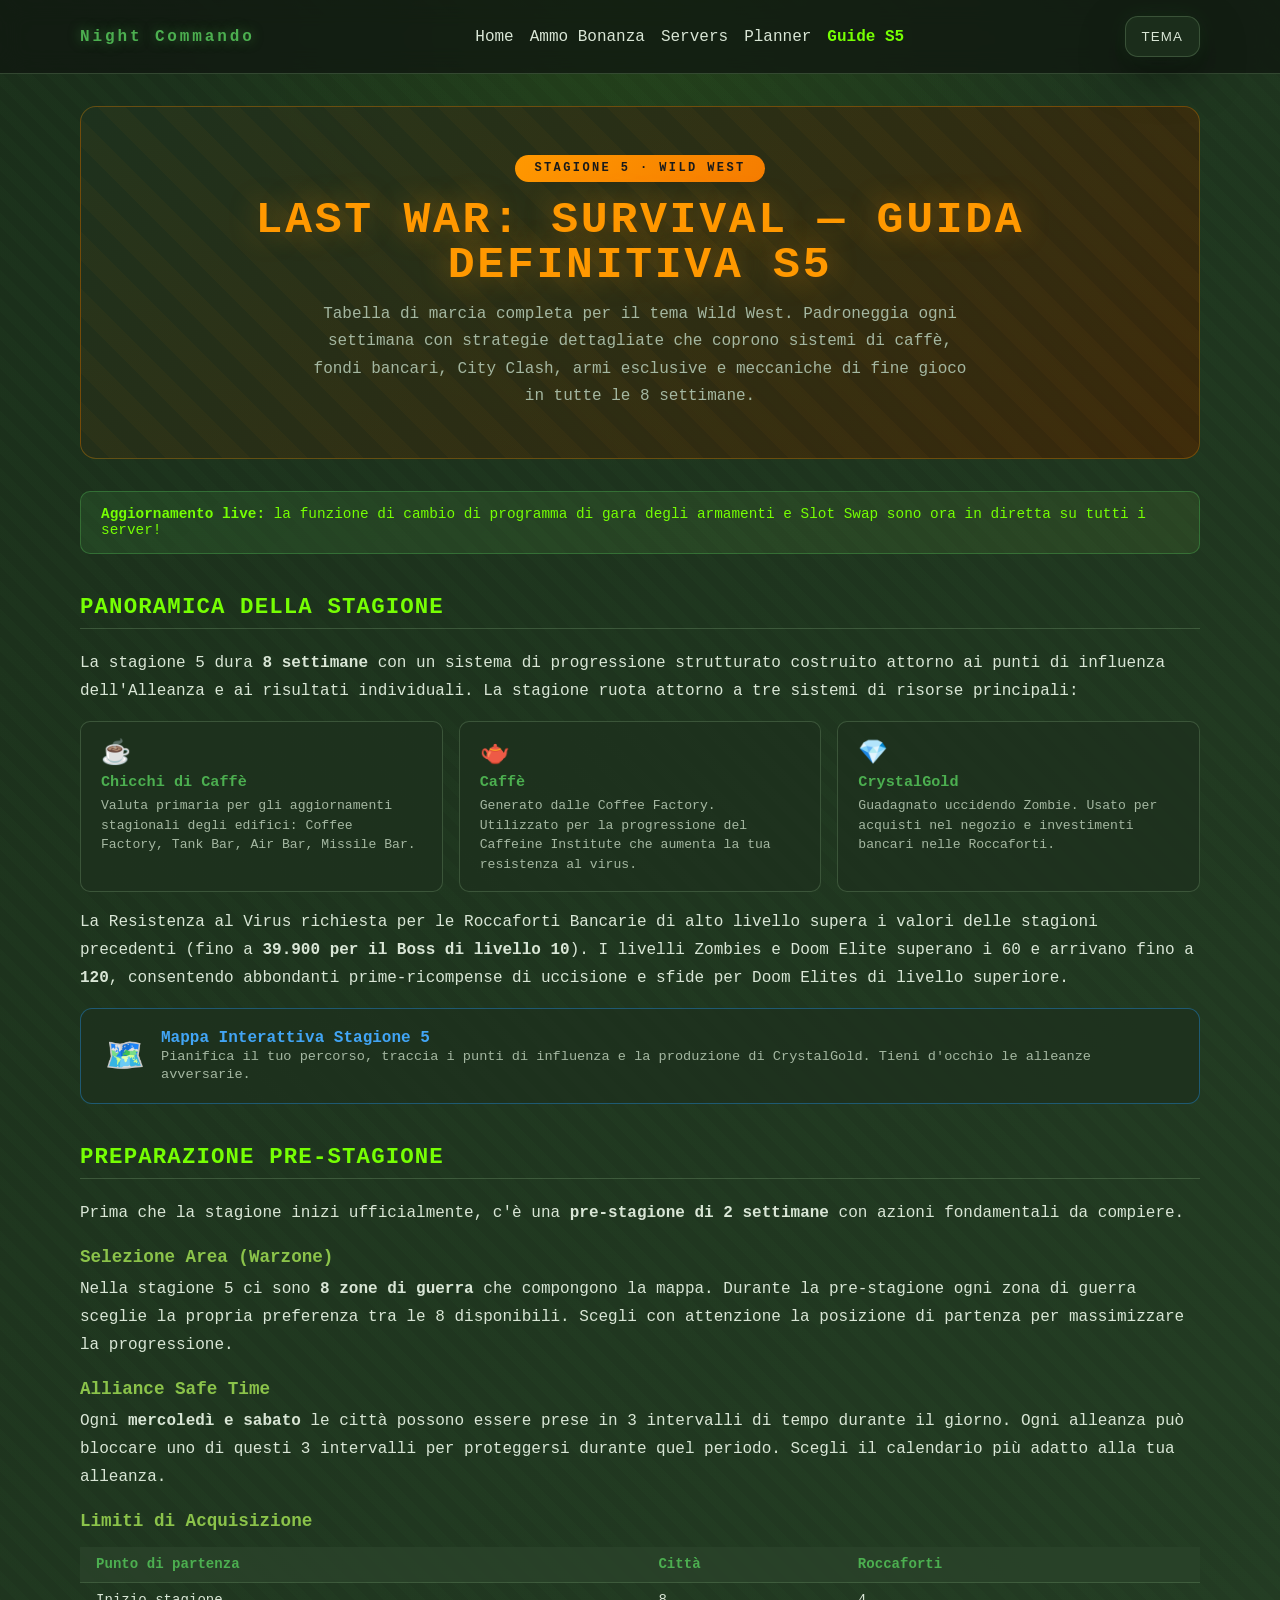
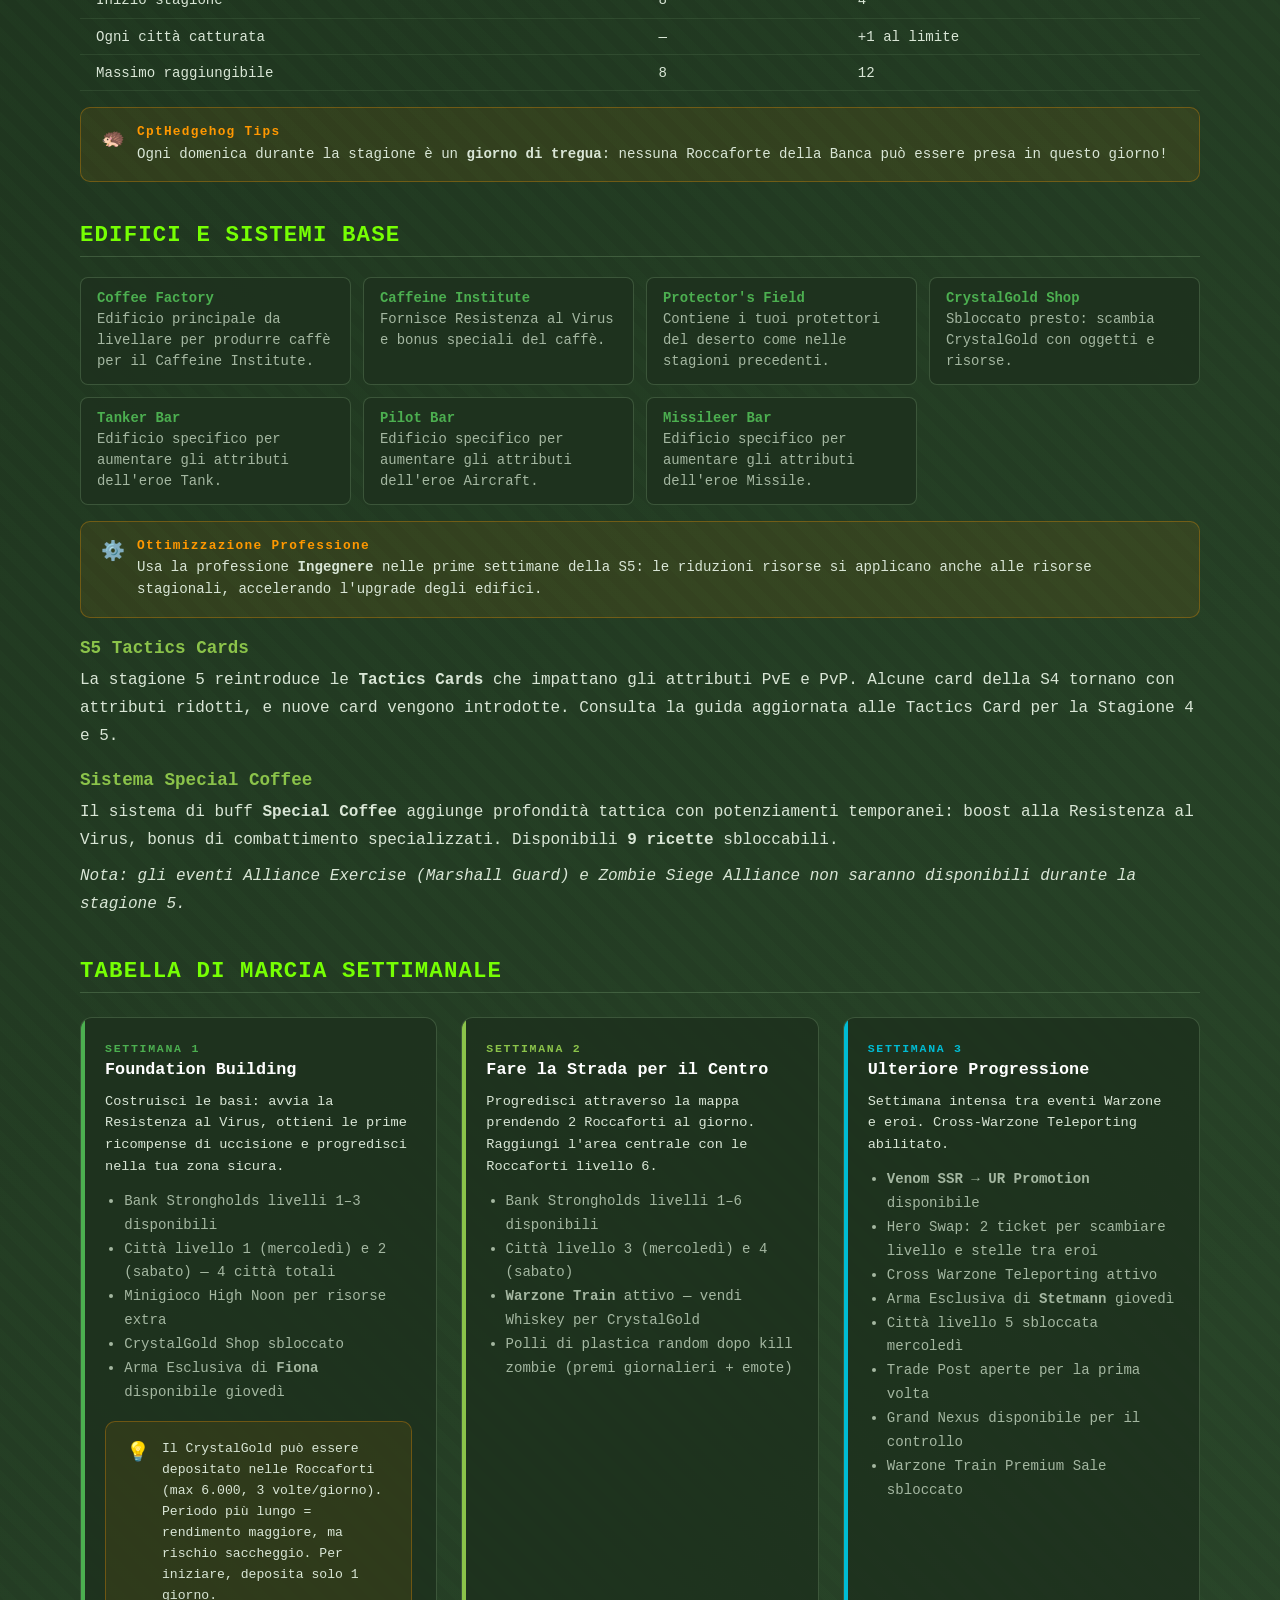
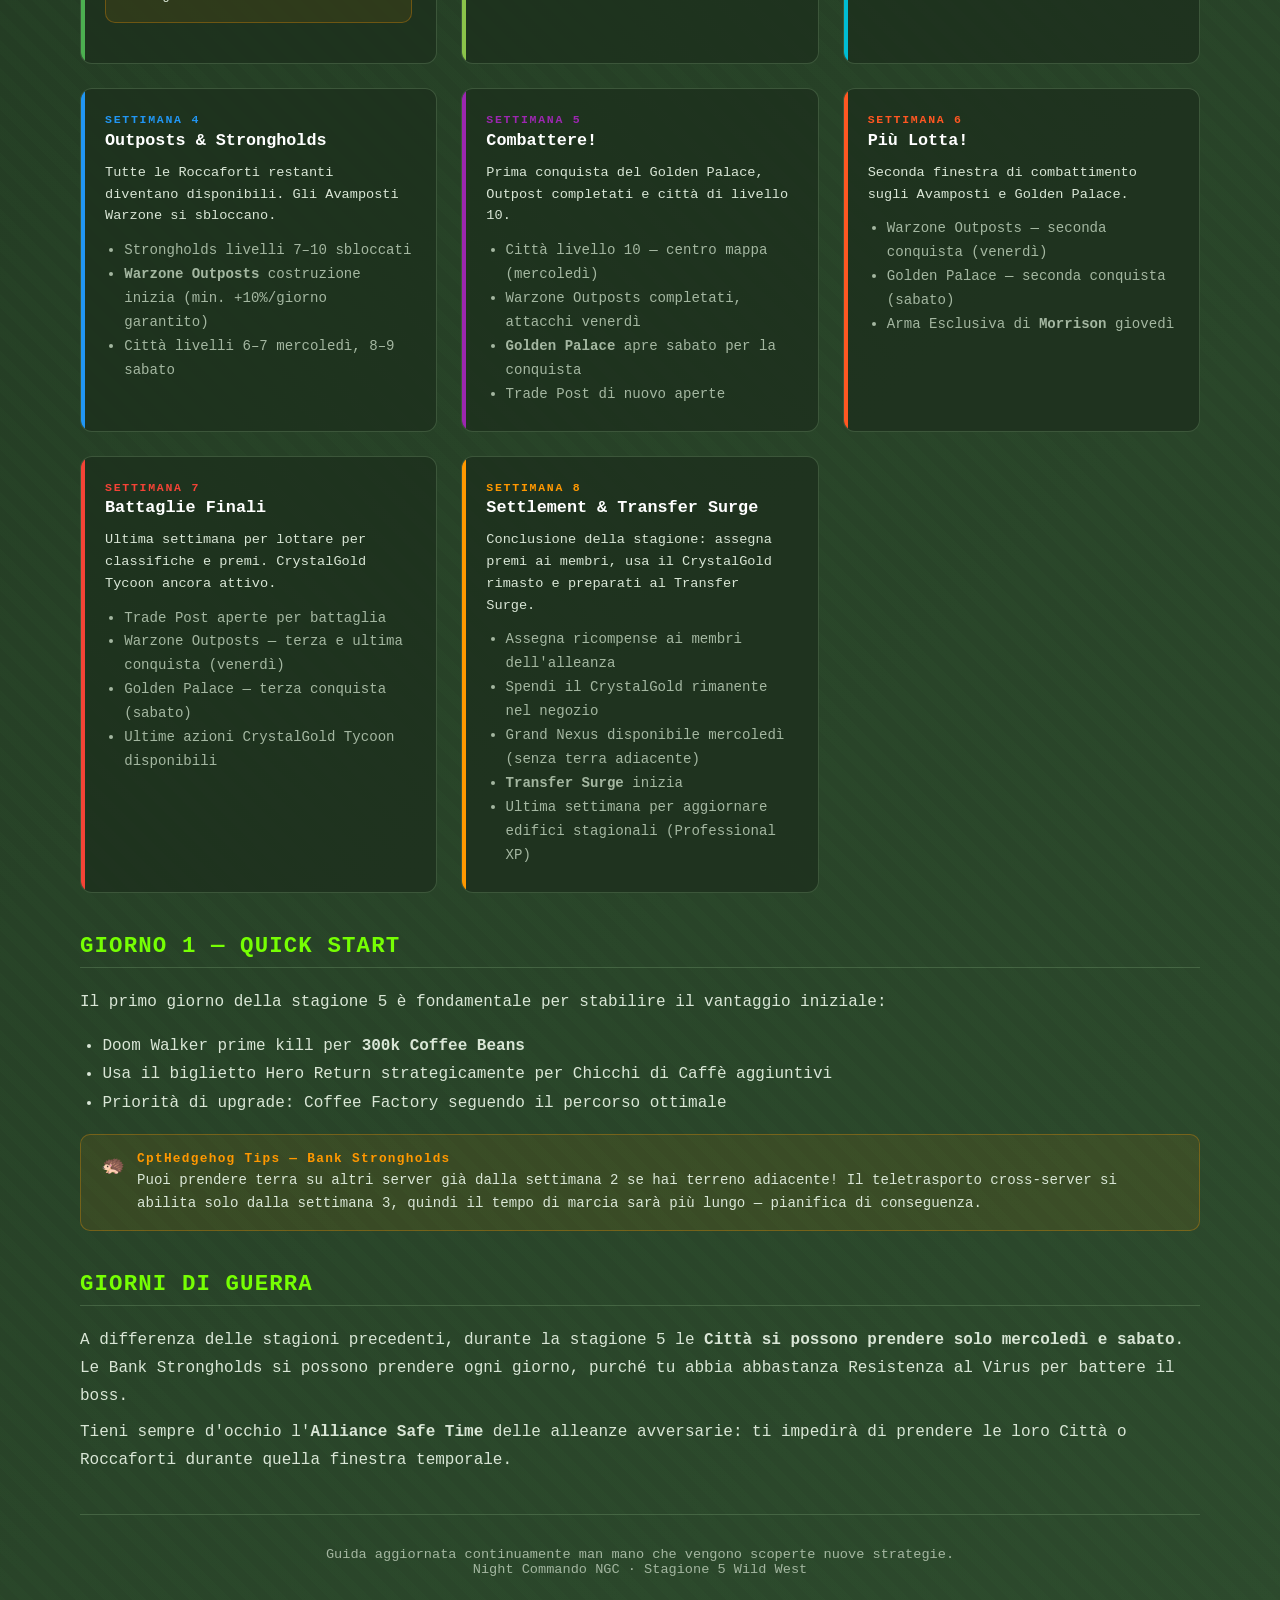
==== guide/index.html @ 2c672391 "Add Season 5 complete guide page - Full S5 Wild West guide with 8-week roadmap - Resources overview " ====
<!DOCTYPE html>
<html lang="it">
  <head>
    <meta charset="utf-8" />
    <meta name="viewport" content="width=device-width, initial-scale=1" />
    <title>S5 Guide — Night Commando</title>
    <link rel="stylesheet" href="../assets/styles.css" />
    <style>
      .guide-hero {
        background: linear-gradient(135deg, rgba(30,50,30,0.95) 0%, rgba(60,40,10,0.95) 100%);
        border: 1px solid rgba(255,152,0,0.3);
        border-radius: 16px;
        padding: 3rem 2rem;
        text-align: center;
        margin: 2rem 0;
        position: relative;
        overflow: hidden;
      }
      .guide-hero::before {
        content: '';
        position: absolute;
        inset: 0;
        background: repeating-linear-gradient(45deg, transparent, transparent 20px, rgba(255,152,0,0.03) 20px, rgba(255,152,0,0.03) 40px);
      }
      .guide-hero .season-badge {
        display: inline-block;
        background: linear-gradient(135deg, #ff9800, #f57c00);
        color: #1a1a1a;
        font-weight: 800;
        font-size: 0.75rem;
        letter-spacing: 0.2em;
        padding: 0.4rem 1.2rem;
        border-radius: 20px;
        margin-bottom: 1rem;
        position: relative;
      }
      .guide-hero h1 {
        font-size: clamp(1.6rem, 4vw, 2.8rem);
        font-weight: 800;
        color: #ff9800;
        text-shadow: 0 0 30px rgba(255,152,0,0.4);
        margin: 0 0 0.75rem;
        position: relative;
      }
      .guide-hero p {
        color: var(--muted);
        max-width: 680px;
        margin: 0 auto;
        line-height: 1.7;
        position: relative;
      }

      .guide-section {
        margin: 2.5rem 0;
      }
      .guide-section h2 {
        font-size: 1.4rem;
        color: var(--accent-strong);
        border-bottom: 1px solid var(--line);
        padding-bottom: 0.5rem;
        margin-bottom: 1.25rem;
        letter-spacing: 0.05em;
      }
      .guide-section h3 {
        font-size: 1.1rem;
        color: var(--secondary);
        margin: 1.25rem 0 0.5rem;
      }
      .guide-section p {
        color: var(--text);
        line-height: 1.75;
        margin: 0.5rem 0;
      }

      .resources-grid {
        display: grid;
        grid-template-columns: repeat(auto-fit, minmax(200px, 1fr));
        gap: 1rem;
        margin: 1rem 0;
      }
      .resource-card {
        background: var(--panel);
        border: 1px solid var(--line);
        border-radius: 10px;
        padding: 1rem 1.25rem;
      }
      .resource-card .resource-icon { font-size: 1.5rem; margin-bottom: 0.4rem; }
      .resource-card .resource-name { font-weight: 700; color: var(--accent); font-size: 0.95rem; }
      .resource-card .resource-desc { color: var(--muted); font-size: 0.82rem; margin-top: 0.3rem; line-height: 1.5; }

      .weeks-grid {
        display: grid;
        grid-template-columns: repeat(auto-fit, minmax(300px, 1fr));
        gap: 1.5rem;
        margin: 1.5rem 0;
      }
      .week-card {
        background: var(--panel);
        border: 1px solid var(--line);
        border-radius: 12px;
        padding: 1.5rem;
        position: relative;
        overflow: hidden;
      }
      .week-card::before {
        content: '';
        position: absolute;
        top: 0; left: 0;
        width: 4px; height: 100%;
        background: var(--week-color, var(--accent));
      }
      .week-card.w1 { --week-color: #4caf50; }
      .week-card.w2 { --week-color: #8bc34a; }
      .week-card.w3 { --week-color: #00bcd4; }
      .week-card.w4 { --week-color: #2196f3; }
      .week-card.w5 { --week-color: #9c27b0; }
      .week-card.w6 { --week-color: #ff5722; }
      .week-card.w7 { --week-color: #f44336; }
      .week-card.w8 { --week-color: #ff9800; }

      .week-number {
        font-size: 0.72rem;
        font-weight: 700;
        letter-spacing: 0.15em;
        color: var(--week-color, var(--accent));
        margin-bottom: 0.3rem;
      }
      .week-card h3 {
        font-size: 1.05rem;
        color: #fff;
        margin: 0 0 0.75rem;
      }
      .week-card ul {
        margin: 0.5rem 0 0;
        padding-left: 1.2rem;
        color: var(--muted);
        font-size: 0.88rem;
        line-height: 1.7;
      }
      .week-card .week-focus {
        font-size: 0.85rem;
        color: var(--text);
        line-height: 1.6;
        margin-bottom: 0.75rem;
      }

      .tip-box {
        background: rgba(255,152,0,0.08);
        border: 1px solid rgba(255,152,0,0.3);
        border-radius: 10px;
        padding: 1rem 1.25rem;
        margin: 1rem 0;
        display: flex;
        gap: 0.75rem;
        align-items: flex-start;
      }
      .tip-box .tip-icon { font-size: 1.2rem; flex-shrink: 0; margin-top: 0.1rem; }
      .tip-box .tip-label { font-weight: 700; color: #ff9800; font-size: 0.8rem; letter-spacing: 0.1em; display: block; margin-bottom: 0.2rem; }
      .tip-box p { color: var(--text); font-size: 0.88rem; line-height: 1.6; margin: 0; }

      .limits-table {
        width: 100%;
        border-collapse: collapse;
        margin: 1rem 0;
        font-size: 0.88rem;
      }
      .limits-table th {
        background: var(--panel-2);
        color: var(--accent);
        padding: 0.6rem 1rem;
        text-align: left;
        border-bottom: 1px solid var(--line);
      }
      .limits-table td {
        padding: 0.6rem 1rem;
        border-bottom: 1px solid rgba(130,168,122,0.15);
        color: var(--text);
      }
      .limits-table tr:hover td { background: rgba(76,175,80,0.05); }

      .buildings-list {
        display: grid;
        grid-template-columns: repeat(auto-fit, minmax(240px, 1fr));
        gap: 0.75rem;
        margin: 1rem 0;
      }
      .building-item {
        background: var(--panel);
        border: 1px solid var(--line);
        border-radius: 8px;
        padding: 0.75rem 1rem;
        font-size: 0.87rem;
      }
      .building-item strong { color: var(--accent); display: block; margin-bottom: 0.2rem; }
      .building-item span { color: var(--muted); line-height: 1.5; }

      .update-banner {
        background: linear-gradient(135deg, rgba(76,175,80,0.15), rgba(139,195,74,0.1));
        border: 1px solid rgba(76,175,80,0.4);
        border-radius: 10px;
        padding: 0.9rem 1.25rem;
        margin: 1.5rem 0;
        font-size: 0.9rem;
        color: var(--accent-strong);
      }
      .update-banner strong { font-weight: 700; }

      .map-link-card {
        background: var(--panel);
        border: 1px solid rgba(33,150,243,0.4);
        border-radius: 12px;
        padding: 1.25rem 1.5rem;
        display: flex;
        align-items: center;
        gap: 1rem;
        margin: 1rem 0;
        text-decoration: none;
        transition: border-color 0.2s, box-shadow 0.2s;
      }
      .map-link-card:hover {
        border-color: rgba(33,150,243,0.8);
        box-shadow: 0 0 20px rgba(33,150,243,0.15);
      }
      .map-link-card .map-icon { font-size: 2rem; }
      .map-link-card .map-text strong { color: #42a5f5; display: block; }
      .map-link-card .map-text span { color: var(--muted); font-size: 0.85rem; }
    </style>
  </head>
  <body data-page="guide">
    <header class="site-header">
      <div class="wrap nav">
        <a class="brand" href="../">Night Commando</a>
        <nav class="main-nav">
          <a href="../">Home</a>
          <a href="../events/ammo-bonanza/">Ammo Bonanza</a>
          <a href="../servers/">Servers</a>
          <a href="../maps/planner/">Planner</a>
          <a href="../guide/" aria-current="page">Guide S5</a>
        </nav>
        <button id="theme-toggle" class="ghost-button" type="button">Tema</button>
      </div>
    </header>

    <main>
      <div class="wrap">

        <div class="guide-hero">
          <div class="season-badge">STAGIONE 5 · WILD WEST</div>
          <h1>Last War: Survival — Guida Definitiva S5</h1>
          <p>Tabella di marcia completa per il tema Wild West. Padroneggia ogni settimana con strategie dettagliate che coprono sistemi di caffè, fondi bancari, City Clash, armi esclusive e meccaniche di fine gioco in tutte le 8 settimane.</p>
        </div>

        <div class="update-banner">
          <strong>Aggiornamento live:</strong> la funzione di cambio di programma di gara degli armamenti e Slot Swap sono ora in diretta su tutti i server!
        </div>

        <!-- PANORAMICA -->
        <div class="guide-section">
          <h2>Panoramica della Stagione</h2>
          <p>La stagione 5 dura <strong>8 settimane</strong> con un sistema di progressione strutturato costruito attorno ai punti di influenza dell'Alleanza e ai risultati individuali. La stagione ruota attorno a tre sistemi di risorse principali:</p>

          <div class="resources-grid">
            <div class="resource-card">
              <div class="resource-icon">☕</div>
              <div class="resource-name">Chicchi di Caffè</div>
              <div class="resource-desc">Valuta primaria per gli aggiornamenti stagionali degli edifici: Coffee Factory, Tank Bar, Air Bar, Missile Bar.</div>
            </div>
            <div class="resource-card">
              <div class="resource-icon">🫖</div>
              <div class="resource-name">Caffè</div>
              <div class="resource-desc">Generato dalle Coffee Factory. Utilizzato per la progressione del Caffeine Institute che aumenta la tua resistenza al virus.</div>
            </div>
            <div class="resource-card">
              <div class="resource-icon">💎</div>
              <div class="resource-name">CrystalGold</div>
              <div class="resource-desc">Guadagnato uccidendo Zombie. Usato per acquisti nel negozio e investimenti bancari nelle Roccaforti.</div>
            </div>
          </div>

          <p>La Resistenza al Virus richiesta per le Roccaforti Bancarie di alto livello supera i valori delle stagioni precedenti (fino a <strong>39.900 per il Boss di livello 10</strong>). I livelli Zombies e Doom Elite superano i 60 e arrivano fino a <strong>120</strong>, consentendo abbondanti prime-ricompense di uccisione e sfide per Doom Elites di livello superiore.</p>

          <a class="map-link-card" href="../maps/planner/">
            <div class="map-icon">🗺️</div>
            <div class="map-text">
              <strong>Mappa Interattiva Stagione 5</strong>
              <span>Pianifica il tuo percorso, traccia i punti di influenza e la produzione di CrystalGold. Tieni d'occhio le alleanze avversarie.</span>
            </div>
          </a>
        </div>

        <!-- PRE-STAGIONE -->
        <div class="guide-section">
          <h2>Preparazione Pre-Stagione</h2>
          <p>Prima che la stagione inizi ufficialmente, c'è una <strong>pre-stagione di 2 settimane</strong> con azioni fondamentali da compiere.</p>

          <h3>Selezione Area (Warzone)</h3>
          <p>Nella stagione 5 ci sono <strong>8 zone di guerra</strong> che compongono la mappa. Durante la pre-stagione ogni zona di guerra sceglie la propria preferenza tra le 8 disponibili. Scegli con attenzione la posizione di partenza per massimizzare la progressione.</p>

          <h3>Alliance Safe Time</h3>
          <p>Ogni <strong>mercoledì e sabato</strong> le città possono essere prese in 3 intervalli di tempo durante il giorno. Ogni alleanza può bloccare uno di questi 3 intervalli per proteggersi durante quel periodo. Scegli il calendario più adatto alla tua alleanza.</p>

          <h3>Limiti di Acquisizione</h3>
          <table class="limits-table">
            <thead>
              <tr><th>Punto di partenza</th><th>Città</th><th>Roccaforti</th></tr>
            </thead>
            <tbody>
              <tr><td>Inizio stagione</td><td>8</td><td>4</td></tr>
              <tr><td>Ogni città catturata</td><td>—</td><td>+1 al limite</td></tr>
              <tr><td>Massimo raggiungibile</td><td>8</td><td>12</td></tr>
            </tbody>
          </table>

          <div class="tip-box">
            <div class="tip-icon">🦔</div>
            <div>
              <span class="tip-label">CptHedgehog Tips</span>
              <p>Ogni domenica durante la stagione è un <strong>giorno di tregua</strong>: nessuna Roccaforte della Banca può essere presa in questo giorno!</p>
            </div>
          </div>
        </div>

        <!-- EDIFICI -->
        <div class="guide-section">
          <h2>Edifici e Sistemi Base</h2>

          <div class="buildings-list">
            <div class="building-item"><strong>Coffee Factory</strong><span>Edificio principale da livellare per produrre caffè per il Caffeine Institute.</span></div>
            <div class="building-item"><strong>Caffeine Institute</strong><span>Fornisce Resistenza al Virus e bonus speciali del caffè.</span></div>
            <div class="building-item"><strong>Protector's Field</strong><span>Contiene i tuoi protettori del deserto come nelle stagioni precedenti.</span></div>
            <div class="building-item"><strong>CrystalGold Shop</strong><span>Sbloccato presto: scambia CrystalGold con oggetti e risorse.</span></div>
            <div class="building-item"><strong>Tanker Bar</strong><span>Edificio specifico per aumentare gli attributi dell'eroe Tank.</span></div>
            <div class="building-item"><strong>Pilot Bar</strong><span>Edificio specifico per aumentare gli attributi dell'eroe Aircraft.</span></div>
            <div class="building-item"><strong>Missileer Bar</strong><span>Edificio specifico per aumentare gli attributi dell'eroe Missile.</span></div>
          </div>

          <div class="tip-box">
            <div class="tip-icon">⚙️</div>
            <div>
              <span class="tip-label">Ottimizzazione Professione</span>
              <p>Usa la professione <strong>Ingegnere</strong> nelle prime settimane della S5: le riduzioni risorse si applicano anche alle risorse stagionali, accelerando l'upgrade degli edifici.</p>
            </div>
          </div>

          <h3>S5 Tactics Cards</h3>
          <p>La stagione 5 reintroduce le <strong>Tactics Cards</strong> che impattano gli attributi PvE e PvP. Alcune card della S4 tornano con attributi ridotti, e nuove card vengono introdotte. Consulta la guida aggiornata alle Tactics Card per la Stagione 4 e 5.</p>

          <h3>Sistema Special Coffee</h3>
          <p>Il sistema di buff <strong>Special Coffee</strong> aggiunge profondità tattica con potenziamenti temporanei: boost alla Resistenza al Virus, bonus di combattimento specializzati. Disponibili <strong>9 ricette</strong> sbloccabili.</p>

          <p><em>Nota: gli eventi Alliance Exercise (Marshall Guard) e Zombie Siege Alliance non saranno disponibili durante la stagione 5.</em></p>
        </div>

        <!-- SETTIMANE -->
        <div class="guide-section">
          <h2>Tabella di Marcia Settimanale</h2>

          <div class="weeks-grid">

            <div class="week-card w1">
              <div class="week-number">SETTIMANA 1</div>
              <h3>Foundation Building</h3>
              <p class="week-focus">Costruisci le basi: avvia la Resistenza al Virus, ottieni le prime ricompense di uccisione e progredisci nella tua zona sicura.</p>
              <ul>
                <li>Bank Strongholds livelli 1–3 disponibili</li>
                <li>Città livello 1 (mercoledì) e 2 (sabato) — 4 città totali</li>
                <li>Minigioco High Noon per risorse extra</li>
                <li>CrystalGold Shop sbloccato</li>
                <li>Arma Esclusiva di <strong>Fiona</strong> disponibile giovedì</li>
              </ul>
              <div class="tip-box" style="margin-top:1rem">
                <div class="tip-icon">💡</div>
                <div><p style="font-size:0.82rem">Il CrystalGold può essere depositato nelle Roccaforti (max 6.000, 3 volte/giorno). Periodo più lungo = rendimento maggiore, ma rischio saccheggio. Per iniziare, deposita solo 1 giorno.</p></div>
              </div>
            </div>

            <div class="week-card w2">
              <div class="week-number">SETTIMANA 2</div>
              <h3>Fare la Strada per il Centro</h3>
              <p class="week-focus">Progredisci attraverso la mappa prendendo 2 Roccaforti al giorno. Raggiungi l'area centrale con le Roccaforti livello 6.</p>
              <ul>
                <li>Bank Strongholds livelli 1–6 disponibili</li>
                <li>Città livello 3 (mercoledì) e 4 (sabato)</li>
                <li><strong>Warzone Train</strong> attivo — vendi Whiskey per CrystalGold</li>
                <li>Polli di plastica random dopo kill zombie (premi giornalieri + emote)</li>
              </ul>
            </div>

            <div class="week-card w3">
              <div class="week-number">SETTIMANA 3</div>
              <h3>Ulteriore Progressione</h3>
              <p class="week-focus">Settimana intensa tra eventi Warzone e eroi. Cross-Warzone Teleporting abilitato.</p>
              <ul>
                <li><strong>Venom SSR → UR Promotion</strong> disponibile</li>
                <li>Hero Swap: 2 ticket per scambiare livello e stelle tra eroi</li>
                <li>Cross Warzone Teleporting attivo</li>
                <li>Arma Esclusiva di <strong>Stetmann</strong> giovedì</li>
                <li>Città livello 5 sbloccata mercoledì</li>
                <li>Trade Post aperte per la prima volta</li>
                <li>Grand Nexus disponibile per il controllo</li>
                <li>Warzone Train Premium Sale sbloccato</li>
              </ul>
            </div>

            <div class="week-card w4">
              <div class="week-number">SETTIMANA 4</div>
              <h3>Outposts & Strongholds</h3>
              <p class="week-focus">Tutte le Roccaforti restanti diventano disponibili. Gli Avamposti Warzone si sbloccano.</p>
              <ul>
                <li>Strongholds livelli 7–10 sbloccati</li>
                <li><strong>Warzone Outposts</strong> costruzione inizia (min. +10%/giorno garantito)</li>
                <li>Città livelli 6–7 mercoledì, 8–9 sabato</li>
              </ul>
            </div>

            <div class="week-card w5">
              <div class="week-number">SETTIMANA 5</div>
              <h3>Combattere!</h3>
              <p class="week-focus">Prima conquista del Golden Palace, Outpost completati e città di livello 10.</p>
              <ul>
                <li>Città livello 10 — centro mappa (mercoledì)</li>
                <li>Warzone Outposts completati, attacchi venerdì</li>
                <li><strong>Golden Palace</strong> apre sabato per la conquista</li>
                <li>Trade Post di nuovo aperte</li>
              </ul>
            </div>

            <div class="week-card w6">
              <div class="week-number">SETTIMANA 6</div>
              <h3>Più Lotta!</h3>
              <p class="week-focus">Seconda finestra di combattimento sugli Avamposti e Golden Palace.</p>
              <ul>
                <li>Warzone Outposts — seconda conquista (venerdì)</li>
                <li>Golden Palace — seconda conquista (sabato)</li>
                <li>Arma Esclusiva di <strong>Morrison</strong> giovedì</li>
              </ul>
            </div>

            <div class="week-card w7">
              <div class="week-number">SETTIMANA 7</div>
              <h3>Battaglie Finali</h3>
              <p class="week-focus">Ultima settimana per lottare per classifiche e premi. CrystalGold Tycoon ancora attivo.</p>
              <ul>
                <li>Trade Post aperte per battaglia</li>
                <li>Warzone Outposts — terza e ultima conquista (venerdì)</li>
                <li>Golden Palace — terza conquista (sabato)</li>
                <li>Ultime azioni CrystalGold Tycoon disponibili</li>
              </ul>
            </div>

            <div class="week-card w8">
              <div class="week-number">SETTIMANA 8</div>
              <h3>Settlement & Transfer Surge</h3>
              <p class="week-focus">Conclusione della stagione: assegna premi ai membri, usa il CrystalGold rimasto e preparati al Transfer Surge.</p>
              <ul>
                <li>Assegna ricompense ai membri dell'alleanza</li>
                <li>Spendi il CrystalGold rimanente nel negozio</li>
                <li>Grand Nexus disponibile mercoledì (senza terra adiacente)</li>
                <li><strong>Transfer Surge</strong> inizia</li>
                <li>Ultima settimana per aggiornare edifici stagionali (Professional XP)</li>
              </ul>
            </div>

          </div>
        </div>

        <!-- GIORNO 1 -->
        <div class="guide-section">
          <h2>Giorno 1 — Quick Start</h2>
          <p>Il primo giorno della stagione 5 è fondamentale per stabilire il vantaggio iniziale:</p>
          <ul style="color:var(--text);line-height:1.8;padding-left:1.4rem">
            <li>Doom Walker prime kill per <strong>300k Coffee Beans</strong></li>
            <li>Usa il biglietto Hero Return strategicamente per Chicchi di Caffè aggiuntivi</li>
            <li>Priorità di upgrade: Coffee Factory seguendo il percorso ottimale</li>
          </ul>

          <div class="tip-box">
            <div class="tip-icon">🦔</div>
            <div>
              <span class="tip-label">CptHedgehog Tips — Bank Strongholds</span>
              <p>Puoi prendere terra su altri server già dalla settimana 2 se hai terreno adiacente! Il teletrasporto cross-server si abilita solo dalla settimana 3, quindi il tempo di marcia sarà più lungo — pianifica di conseguenza.</p>
            </div>
          </div>
        </div>

        <!-- GIORNI DI GUERRA -->
        <div class="guide-section">
          <h2>Giorni di Guerra</h2>
          <p>A differenza delle stagioni precedenti, durante la stagione 5 le <strong>Città si possono prendere solo mercoledì e sabato</strong>. Le Bank Strongholds si possono prendere ogni giorno, purché tu abbia abbastanza Resistenza al Virus per battere il boss.</p>
          <p>Tieni sempre d'occhio l'<strong>Alliance Safe Time</strong> delle alleanze avversarie: ti impedirà di prendere le loro Città o Roccaforti durante quella finestra temporale.</p>
        </div>

        <div style="text-align:center;padding:2rem 0;color:var(--muted);font-size:0.85rem;border-top:1px solid var(--line);margin-top:2rem">
          <p>Guida aggiornata continuamente man mano che vengono scoperte nuove strategie.<br>Night Commando NGC · Stagione 5 Wild West</p>
        </div>

      </div>
    </main>

    <script src="../assets/app.js"></script>
  </body>
</html>
---- assets/styles.css ----
:root {
  --bg: #101810;
  --bg-strong: #182718;
  --panel: rgba(30, 50, 30, 0.88);
  --panel-2: rgba(41, 66, 41, 0.92);
  --text: #d9e6d6;
  --muted: #a4b7a1;
  --line: rgba(130, 168, 122, 0.3);
  --accent: #4caf50;
  --accent-strong: #76ff03;
  --secondary: #8bc34a;
  --warning: #ff9800;
  --focus: #90ee90;
  --shadow: 0 18px 46px rgba(0, 0, 0, 0.4);
  --panel-shadow: 0 0 22px rgba(76, 175, 80, 0.12);
}

body.dark {
  --bg: #0f160f;
  --bg-strong: #162616;
  --panel: rgba(30, 50, 30, 0.88);
  --panel-2: rgba(41, 66, 41, 0.92);
  --text: #d9e6d6;
  --muted: #a4b7a1;
  --line: rgba(130, 168, 122, 0.3);
  --accent: #4caf50;
  --accent-strong: #76ff03;
  --secondary: #8bc34a;
  --warning: #ff9800;
  --focus: #90ee90;
  --shadow: 0 18px 46px rgba(0, 0, 0, 0.4);
  --panel-shadow: 0 0 22px rgba(76, 175, 80, 0.12);
}

* { box-sizing: border-box; }

html, body {
  margin: 0;
  min-height: 100%;
  background:
    repeating-linear-gradient(
      45deg,
      transparent,
      transparent 10px,
      rgba(76, 175, 80, 0.025) 10px,
      rgba(76, 175, 80, 0.025) 20px
    ),
    radial-gradient(circle at top center, rgba(118, 255, 3, 0.08), transparent 30rem),
    linear-gradient(135deg, #1a2e1a 0%, #2d4a2d 100%);
  color: var(--text);
  font-family: "Courier New", monospace;
}

a { color: inherit; text-decoration: none; }
code { font-family: monospace; }

.wrap {
  width: min(1120px, calc(100% - 2rem));
  margin: 0 auto;
}

.site-header {
  position: sticky;
  top: 0;
  z-index: 20;
  background: rgba(16, 24, 16, 0.78);
  backdrop-filter: blur(12px);
  border-bottom: 1px solid var(--line);
}

.nav {
  display: flex;
  gap: 1rem;
  align-items: center;
  justify-content: space-between;
  padding: 1rem 0;
}

.brand {
  font-weight: 800;
  letter-spacing: 0.18em;
  color: var(--accent);
  text-shadow: 0 0 12px rgba(76, 175, 80, 0.5);
}

.main-nav {
  display: flex;
  gap: 1rem;
  flex-wrap: wrap;
}

.main-nav a[aria-current="page"] {
  color: var(--accent-strong);
  font-weight: 700;
}

.ghost-button,
.secondary-button,
.primary-button,
.palette-item {
  border: 1px solid var(--line);
  background: var(--panel);
  color: var(--text);
  padding: 0.75rem 1rem;
  border-radius: 0.8rem;
  cursor: pointer;
  box-shadow: var(--shadow), var(--panel-shadow);
  backdrop-filter: blur(10px);
  text-transform: uppercase;
  letter-spacing: 0.08em;
}

.primary-button {
  background: linear-gradient(135deg, var(--accent) 0%, var(--secondary) 100%);
  border-color: rgba(118, 255, 3, 0.3);
  color: #fff;
}

.primary-button:hover {
  background: linear-gradient(135deg, #5a7b57 0%, #6a8b67 100%);
  box-shadow: 0 8px 22px rgba(76, 175, 80, 0.35);
}
.secondary-button:hover,
.ghost-button:hover,
.palette-item:hover {
  background: var(--panel-2);
  transform: translateY(-2px);
}

.palette-item.is-active {
  border-color: rgba(118, 255, 3, 0.5);
  color: var(--accent-strong);
  box-shadow: 0 0 18px rgba(118, 255, 3, 0.18), var(--shadow);
}

.hero {
  padding: 4rem 0 2rem;
}

.home-topbar {
  padding-bottom: 0;
}

.lang-cluster {
  display: flex;
  justify-content: center;
  gap: 0.5rem;
  flex-wrap: wrap;
}

.lang-pill {
  background: rgba(255, 255, 255, 0.08);
  border: 2px solid rgba(255, 255, 255, 0.15);
  color: var(--text);
  padding: 0.45rem 0.75rem;
  border-radius: 0.6rem;
  cursor: pointer;
  letter-spacing: 0.08em;
  font-weight: 700;
}

.lang-pill.active {
  background: linear-gradient(135deg, var(--accent) 0%, var(--secondary) 100%);
  color: white;
  box-shadow: 0 4px 15px rgba(76, 175, 80, 0.35);
}

.announcement-banner {
  display: flex;
  gap: 1rem;
  align-items: center;
  justify-content: center;
  padding: 1rem 1.25rem;
  border-radius: 1rem;
  background: linear-gradient(135deg, #ff9800 0%, #f57c00 100%);
  color: #1a1a1a;
  border: 2px solid #ffb74d;
  box-shadow: 0 5px 20px rgba(255, 152, 0, 0.3);
}

.home-command-center {
  padding-top: 1rem;
  padding-bottom: 3rem;
}

.home-shell {
  max-width: 1200px;
  margin: 0 auto;
  background: rgba(20, 32, 20, 0.9);
  border: 3px solid #4a6b47;
  box-shadow: 0 0 30px rgba(74, 107, 71, 0.5);
  position: relative;
  overflow: hidden;
}

.home-shell::before {
  content: "";
  position: absolute;
  inset: 0 auto auto 0;
  width: 100%;
  height: 4px;
  background: linear-gradient(90deg, #4a6b47 0%, #7fa87a 25%, #4a6b47 50%, #7fa87a 75%, #4a6b47 100%);
}

.home-header {
  text-align: center;
  padding: 3.5rem 1.5rem 2.5rem;
  background: linear-gradient(135deg, #2d4a2b 0%, #1a2e1a 100%);
  border-bottom: 3px solid #4a6b47;
}

.alliance-seal {
  width: 120px;
  height: 120px;
  margin: 0 auto 1rem;
  display: grid;
  place-items: center;
  border-radius: 999px;
  border: 3px solid #4a6b47;
  background: radial-gradient(circle at 30% 30%, rgba(118, 255, 3, 0.18), rgba(76, 175, 80, 0.08));
  color: #7fa87a;
  font-size: 2.4rem;
  font-weight: 800;
  letter-spacing: 0.2em;
  text-shadow: 0 0 10px rgba(127, 168, 122, 0.8);
  box-shadow: 0 0 20px rgba(76, 175, 80, 0.25);
}

.home-header h1 {
  margin-bottom: 0.75rem;
  background: linear-gradient(135deg, var(--accent-strong) 0%, var(--accent) 50%, var(--secondary) 100%);
  -webkit-background-clip: text;
  background-clip: text;
  color: transparent;
  text-shadow: 0 0 30px rgba(118, 255, 3, 0.2);
}

.subtitle {
  font-size: 1.08rem;
  color: #b0b0b0;
  letter-spacing: 0.08em;
}

.alliance-tag {
  display: inline-block;
  margin-top: 1.1rem;
  padding: 0.7rem 1.2rem;
  background: rgba(76, 175, 80, 0.2);
  border: 2px solid var(--accent);
  border-radius: 999px;
  font-weight: 700;
  color: var(--accent-strong);
  letter-spacing: 0.18em;
}

.cards-container {
  display: grid;
  grid-template-columns: repeat(auto-fit, minmax(320px, 1fr));
  gap: 1.5rem;
  padding: 2rem;
}

.card-link {
  display: block;
  text-decoration: none;
  color: inherit;
}

.command-card {
  min-height: 100%;
  background: rgba(30, 50, 30, 0.8);
  border: 2px solid rgba(255, 255, 255, 0.1);
  border-radius: 1.25rem;
  padding: 2rem;
  transition: all 0.35s ease;
  position: relative;
  overflow: hidden;
  backdrop-filter: blur(10px);
}

.command-card::before {
  content: "";
  position: absolute;
  inset: 0;
  background: linear-gradient(135deg, transparent 0%, rgba(255, 255, 255, 0.08) 100%);
  opacity: 0;
  transition: opacity 0.35s ease;
}

.card-link:hover .command-card::before {
  opacity: 1;
}

.card-link:hover .command-card {
  transform: translateY(-10px);
  box-shadow: 0 20px 60px rgba(0, 0, 0, 0.5);
}

.planner-card { border-color: rgba(255, 152, 0, 0.26); }
.stats-card { border-color: rgba(139, 195, 74, 0.28); }
.sim-card { border-color: rgba(104, 159, 56, 0.28); }

.card-link:hover .planner-card { border-color: #ff9800; box-shadow: 0 20px 60px rgba(255, 152, 0, 0.22); }
.card-link:hover .stats-card { border-color: #8bc34a; box-shadow: 0 20px 60px rgba(139, 195, 74, 0.22); }
.card-link:hover .sim-card { border-color: #689f38; box-shadow: 0 20px 60px rgba(104, 159, 56, 0.22); }

.card-icon {
  width: 120px;
  height: 120px;
  margin: 0 auto 1rem;
  display: grid;
  place-items: center;
  font-size: 3rem;
  color: #ffffff;
  border-radius: 999px;
  background: radial-gradient(circle at 30% 30%, rgba(255, 255, 255, 0.08), transparent 60%);
}

.card-title {
  text-align: center;
  font-size: 1.8rem;
  margin-bottom: 0.85rem;
  color: #ffffff;
}

.card-description {
  text-align: center;
  font-size: 1rem;
  color: #b0b0b0;
  line-height: 1.6;
  margin-bottom: 1.2rem;
}

.card-button {
  display: inline-block;
  padding: 0.85rem 1.2rem;
  border-radius: 0.8rem;
  background: linear-gradient(135deg, var(--accent) 0%, var(--secondary) 100%);
  color: white;
  font-weight: 700;
  text-transform: uppercase;
  letter-spacing: 0.08em;
}

.home-readout {
  display: grid;
  grid-template-columns: repeat(3, minmax(0, 1fr));
  gap: 1rem;
  padding: 0 2rem 2rem;
}

.readout-card {
  background: linear-gradient(135deg, #2d4a2b 0%, #3d5a3b 100%);
  border: 2px solid #4a6b47;
  padding: 1rem 1.1rem;
  color: #c4e3bf;
  box-shadow: inset 0 0 20px rgba(0, 0, 0, 0.2);
}

.readout-label {
  display: block;
  margin-bottom: 0.45rem;
  color: #7fa87a;
  font-size: 0.8rem;
  text-transform: uppercase;
  letter-spacing: 0.12em;
}

.home-footer {
  text-align: center;
  padding: 0 1.5rem 2rem;
  color: #808080;
  font-size: 0.9rem;
}

.hero-grid {
  display: grid;
  gap: 2rem;
  align-items: center;
  grid-template-columns: 1.25fr 0.95fr;
}

.eyebrow {
  margin: 0 0 0.5rem;
  text-transform: uppercase;
  letter-spacing: 0.12em;
  font-size: 0.78rem;
  color: var(--accent-strong);
  font-weight: 700;
}

h1, h2, h3, p { margin-top: 0; }
h1 { font-size: clamp(2rem, 5vw, 4rem); line-height: 1.02; }
h2 { font-size: clamp(1.5rem, 3vw, 2.2rem); }

h1, h2 {
  text-transform: uppercase;
  letter-spacing: 0.06em;
}

.lede {
  font-size: 1.05rem;
  color: var(--muted);
  max-width: 64ch;
}

.actions,
.sidebar-actions,
.toolbar-row,
.radio-row {
  display: flex;
  gap: 0.75rem;
  flex-wrap: wrap;
}

.section { padding: 2rem 0; }

.section-head { margin-bottom: 1rem; }

.card-grid {
  display: grid;
  gap: 1rem;
}

.card-grid.three { grid-template-columns: repeat(3, minmax(0, 1fr)); }

.card,
.tool-sidebar,
.toolbar,
.table-card {
  background: var(--panel);
  border: 2px solid var(--line);
  border-radius: 1.2rem;
  padding: 1.2rem;
  box-shadow: var(--shadow), var(--panel-shadow);
  backdrop-filter: blur(10px);
  position: relative;
  overflow: hidden;
}

.card::before,
.tool-sidebar::before,
.toolbar::before,
.table-card::before {
  content: "";
  position: absolute;
  inset: 0;
  background: linear-gradient(135deg, transparent 0%, rgba(255, 255, 255, 0.06) 100%);
  opacity: 0;
  transition: opacity 0.3s ease;
  pointer-events: none;
}

.card:hover::before,
.tool-sidebar:hover::before,
.toolbar:hover::before,
.table-card:hover::before {
  opacity: 1;
}

.link-card { display: block; }

.link-card:hover,
.mock-card:hover {
  transform: translateY(-6px);
  border-color: rgba(118, 255, 3, 0.35);
  box-shadow: 0 20px 60px rgba(0, 0, 0, 0.5), 0 0 24px rgba(76, 175, 80, 0.16);
}

.callout {
  border-left: 6px solid var(--warning);
}

.mock-card {
  min-height: 340px;
  display: grid;
  place-items: center;
}

.grid-preview {
  display: grid;
  grid-template-columns: repeat(5, 1fr);
  gap: 0.6rem;
  width: min(320px, 100%);
}

.grid-preview span {
  aspect-ratio: 1;
  border-radius: 0.6rem;
  background: rgba(127, 168, 122, 0.18);
}

.grid-preview .accent { background: rgba(118, 255, 3, 0.3); }
.grid-preview .soft { background: rgba(76, 175, 80, 0.16); }

.muted { color: var(--muted); }
.small { font-size: 0.88rem; }
.grow { flex: 1 1 240px; }

.tool-layout {
  display: grid;
  gap: 1rem;
  grid-template-columns: 260px minmax(0, 1fr);
  padding: 2rem 0;
}

.side-links {
  display: grid;
  gap: 0.5rem;
}

.side-links a,
.side-links span {
  padding: 0.75rem 0.85rem;
  border-radius: 0.75rem;
  background: var(--panel-2);
}

.side-links .active {
  background: rgba(76, 175, 80, 0.22);
  color: var(--accent-strong);
  font-weight: 700;
}

.form-block {
  display: grid;
  gap: 1rem;
  margin: 1.5rem 0;
}

.field {
  display: grid;
  gap: 0.35rem;
}

input,
select,
textarea {
  width: 100%;
  padding: 0.85rem 0.95rem;
  border: 1px solid var(--line);
  border-radius: 0.8rem;
  background: var(--panel);
  color: var(--text);
}

.result-grid {
  display: grid;
  grid-template-columns: repeat(3, minmax(0, 1fr));
  gap: 1rem;
  margin: 1rem 0;
}

.stat-card {
  border: 2px solid var(--line);
  border-radius: 1rem;
  padding: 1rem;
  background: var(--panel-2);
}

.stat-label {
  display: block;
  color: var(--muted);
  margin-bottom: 0.4rem;
}

.inset-card {
  margin-top: 1rem;
  background: var(--panel-2);
}

.histogram {
  display: grid;
  align-items: end;
  grid-auto-flow: column;
  grid-auto-columns: 1fr;
  gap: 0.4rem;
  min-height: 220px;
}

.bar {
  background: linear-gradient(180deg, var(--accent-strong), var(--accent));
  border-radius: 0.4rem 0.4rem 0 0;
  box-shadow: 0 0 12px rgba(118, 255, 3, 0.24);
}

.bar-wrap {
  display: grid;
  gap: 0.5rem;
  align-items: end;
}

.bar-label {
  font-size: 0.78rem;
  color: var(--muted);
  text-align: center;
}

.data-table {
  width: 100%;
  border-collapse: collapse;
}

.data-table th,
.data-table td {
  padding: 0.9rem 0.8rem;
  border-bottom: 1px solid var(--line);
  text-align: left;
}

.data-table thead {
  background: rgba(74, 107, 71, 0.2);
}

.data-table tbody tr:hover {
  background: rgba(127, 168, 122, 0.08);
}

.planner-shell {
  display: grid;
  grid-template-columns: 320px minmax(0, 1fr);
  gap: 1.1rem;
  padding: 1rem;
  min-height: calc(100vh - 73px);
  align-items: start;
}

.planner-sidebar {
  position: sticky;
  top: 86px;
  max-height: calc(100vh - 102px);
  overflow: auto;
}

.planner-stage {
  min-width: 0;
}

.palette {
  display: grid;
  gap: 0.6rem;
  margin: 1rem 0;
}

.palette-group {
  display: grid;
  gap: 0.6rem;
}

.palette-group + .palette-group {
  padding-top: 0.8rem;
  border-top: 1px solid var(--line);
}

.palette-title {
  margin: 0;
  font-size: 0.8rem;
  color: var(--accent-strong);
  text-transform: uppercase;
  letter-spacing: 0.12em;
}

.palette-note {
  display: block;
  margin-top: 0.3rem;
  color: var(--muted);
  font-size: 0.72rem;
}

.toggle-row {
  display: flex;
  align-items: center;
  gap: 0.65rem;
  padding: 0.65rem 0.8rem;
  border-radius: 0.75rem;
  background: var(--panel-2);
  color: var(--text);
}

.toggle-row input {
  width: auto;
  margin: 0;
}

.detail-card,
.route-list {
  display: grid;
  gap: 0.45rem;
  padding: 0.85rem;
  border-radius: 0.85rem;
  background: var(--panel-2);
  border: 1px solid var(--line);
}

.button-row {
  display: flex;
  gap: 0.5rem;
  flex-wrap: wrap;
}

.alliance-row {
  display: grid;
  grid-template-columns: minmax(0, 1fr) auto;
  gap: 0.45rem;
  align-items: stretch;
}

.alliance-row.is-active .alliance-chip {
  border-color: rgba(118, 255, 3, 0.45);
  box-shadow: 0 0 0 1px rgba(118, 255, 3, 0.2) inset;
}

.alliance-chip,
.alliance-delete {
  border: 1px solid var(--line);
  border-radius: 0.75rem;
  background: rgba(17, 28, 17, 0.46);
  color: var(--text);
}

.alliance-chip {
  width: 100%;
  display: grid;
  gap: 0.1rem;
  justify-items: start;
  padding: 0.7rem 0.8rem;
  text-align: left;
}

.alliance-delete {
  min-width: 42px;
  font-size: 1.2rem;
}

.alliance-color {
  width: 0.85rem;
  height: 0.85rem;
  border-radius: 999px;
  box-shadow: 0 0 0 1px rgba(255,255,255,0.18) inset;
}

.alliance-start-flag {
  display: inline-flex;
  align-items: center;
  justify-content: center;
  min-width: 3.1rem;
  padding: 0.18rem 0.45rem;
  border-radius: 999px;
  background: rgba(255,255,255,0.12);
  border: 1px solid rgba(255,255,255,0.35);
  color: #f5fbff;
  font-size: 0.66rem;
  font-weight: 800;
  letter-spacing: 0.08em;
}

.route-empty {
  color: var(--muted);
  font-size: 0.84rem;
}

.route-step {
  display: grid;
  gap: 0.15rem;
  padding: 0.65rem 0.75rem;
  border-radius: 0.75rem;
  background: rgba(17, 28, 17, 0.46);
  border: 1px solid rgba(130, 168, 122, 0.2);
}

.route-step.role-main-trunk {
  border-color: rgba(139, 193, 247, 0.44);
  background: rgba(20, 35, 44, 0.5);
}

.route-step.role-war-day-side,
.route-step.role-support-side {
  border-style: dashed;
  border-color: rgba(244, 193, 69, 0.46);
  background: rgba(44, 35, 18, 0.38);
}

.route-step.role-release {
  border-color: rgba(255, 107, 107, 0.48);
  background: rgba(52, 24, 24, 0.4);
}

.route-step strong {
  color: var(--accent-strong);
}

.timeline-day {
  display: grid;
  gap: 0.35rem;
  padding: 0.7rem 0.75rem;
  border-radius: 0.8rem;
  background: rgba(17, 28, 17, 0.56);
  border: 1px solid rgba(130, 168, 122, 0.24);
}

.timeline-day strong {
  color: var(--accent-strong);
}

.timeline-actions {
  color: var(--muted);
  font-size: 0.78rem;
  line-height: 1.45;
}

.simulation-plan {
  display: grid;
  gap: 0.5rem;
  padding: 0.75rem;
  border-radius: 0.85rem;
  background: rgba(17, 28, 17, 0.52);
  border: 1px solid rgba(130, 168, 122, 0.28);
}

.simulation-plan.is-preview {
  border-color: rgba(139, 193, 247, 0.9);
  box-shadow: inset 0 0 0 1px rgba(139, 193, 247, 0.3);
}

.simulation-plan-header {
  display: flex;
  align-items: center;
  justify-content: space-between;
  gap: 0.75rem;
  flex-wrap: wrap;
}

.simulation-plan-metrics {
  display: grid;
  grid-template-columns: repeat(2, minmax(0, 1fr));
  gap: 0.45rem;
}

.simulation-metric {
  padding: 0.5rem 0.6rem;
  border-radius: 0.7rem;
  background: rgba(76, 175, 80, 0.08);
  border: 1px solid rgba(130, 168, 122, 0.18);
  font-size: 0.78rem;
}

.planner-stage {
  display: grid;
  gap: 0.75rem;
}

.planner-toolbar {
  display: flex;
  align-items: center;
  justify-content: space-between;
  gap: 0.75rem;
  flex-wrap: wrap;
  padding: 0.75rem 1rem;
  border: 2px solid var(--line);
  border-radius: 1rem;
  background: var(--panel);
  box-shadow: var(--shadow), var(--panel-shadow);
}

.planner-day-legend {
  display: flex;
  align-items: center;
  gap: 0.45rem;
  flex-wrap: wrap;
}

.legend-pill {
  display: inline-flex;
  align-items: center;
  justify-content: center;
  min-width: 2.4rem;
  padding: 0.35rem 0.55rem;
  border-radius: 999px;
  font-size: 0.72rem;
  font-weight: 800;
  color: #101810;
  border: 1px solid rgba(10, 20, 10, 0.35);
}

.legend-pill.day-1 { background: #8BC1F7; }
.legend-pill.day-2 { background: #4CB140; }
.legend-pill.day-3 { background: #F4C145; }
.legend-pill.day-4 { background: #EC7A08; }
.legend-pill.day-5 { background: #FA83FC; }

.planner-board {
  min-height: 78vh;
  padding: 0.35rem;
  overflow: auto;
  border: 1px solid rgba(130, 168, 122, 0.18);
  background:
    radial-gradient(circle at center, rgba(118, 255, 3, 0.06), transparent 42%),
    linear-gradient(180deg, rgba(21, 35, 21, 0.98), rgba(13, 20, 13, 0.98));
}

.planner-svg {
  display: block;
  width: 100%;
  min-width: 1200px;
  height: auto;
  background:
    radial-gradient(circle at center, rgba(118, 255, 3, 0.08), transparent 38%),
    linear-gradient(180deg, #1a281a, #121a12);
  border-radius: 1rem;
  box-shadow: inset 0 0 0 1px rgba(130, 168, 122, 0.12);
}

.planner-svg image {
  pointer-events: none;
}

.map-cell {
  cursor: pointer;
  transition: opacity 140ms ease, transform 140ms ease, stroke 140ms ease;
}

.map-cell:hover {
  opacity: 1;
}

.map-cell.is-selected {
  stroke: #76ff03;
  stroke-width: 4;
}

.map-cell.is-path {
  stroke-width: 3;
  filter: saturate(1.08) brightness(1.08);
}

.map-cell.is-path.role-main-trunk {
  filter: saturate(1.14) brightness(1.12);
}

.map-cell.is-path.role-war-day-side,
.map-cell.is-path.role-support-side {
  stroke-dasharray: 6 4;
  filter: saturate(0.96) brightness(1.02);
}

.map-cell.is-path.role-release {
  stroke-dasharray: 3 3;
}

.map-cell.is-start {
  filter: saturate(1.15) brightness(1.15);
}

.map-cell.is-other-start {
  filter: saturate(1.05) brightness(1.06);
}

.map-path-line {
  stroke: #ffeb3b;
  stroke-width: 8;
  stroke-linecap: round;
  stroke-linejoin: round;
  fill: none;
  opacity: 0.8;
  pointer-events: none;
}

.map-path-dot {
  fill: #ffeb3b;
  stroke: #1a1a1a;
  stroke-width: 2;
  pointer-events: none;
}

.map-path-dot.role-main-trunk {
  stroke-width: 2.4;
}

.map-path-dot.role-war-day-side,
.map-path-dot.role-support-side {
  stroke: #fff4c2;
  stroke-dasharray: 4 2;
}

.map-path-dot.role-release {
  stroke: #ffd0d0;
}

.map-path-text {
  fill: #101810;
  font-family: "Courier New", monospace;
  font-size: 14px;
  font-weight: 800;
  text-anchor: middle;
  pointer-events: none;
}

.map-path-text.role-war-day-side,
.map-path-text.role-support-side {
  fill: #2b1f05;
}

.map-path-text.role-release {
  fill: #2b0505;
}

.map-start-badge {
  fill: rgba(255,255,255,0.92);
  stroke: rgba(16,24,16,0.85);
  stroke-width: 1.5;
  pointer-events: none;
}

.map-start-text {
  fill: #101810;
  font-family: "Courier New", monospace;
  font-size: 11px;
  font-weight: 900;
  letter-spacing: 0.08em;
  text-anchor: middle;
  pointer-events: none;
}

.map-marker {
  cursor: pointer;
}

.map-marker-core {
  stroke: rgba(10, 20, 10, 0.8);
  stroke-width: 3;
}

.map-marker.is-selected .map-marker-core {
  stroke: #76ff03;
  stroke-width: 5;
}

.map-marker.is-path .map-marker-core {
  stroke: #ffeb3b;
  stroke-width: 4;
}

.map-marker.is-path.role-main-trunk .map-marker-core {
  stroke-width: 5;
}

.map-marker.is-path.role-war-day-side .map-marker-core,
.map-marker.is-path.role-support-side .map-marker-core {
  stroke-dasharray: 7 4;
}

.map-marker-label {
  fill: #f6ffe9;
  font-family: "Courier New", monospace;
  font-size: 18px;
  font-weight: 700;
  text-anchor: middle;
  pointer-events: none;
}

.map-mini-label {
  fill: rgba(246, 255, 233, 0.9);
  font-family: "Courier New", monospace;
  font-size: 12px;
  font-weight: 700;
  text-anchor: middle;
  pointer-events: none;
}

.map-label {
  fill: #f3ffe8;
  font-family: "Courier New", monospace;
  font-size: 24px;
  font-weight: 700;
  text-anchor: middle;
  pointer-events: none;
}

.warzone-overlay {
  pointer-events: none;
}

.warzone-label {
  fill: rgba(245, 251, 255, 0.92);
  font-family: "Courier New", monospace;
  font-size: 14px;
  font-weight: 900;
  letter-spacing: 0.08em;
  text-anchor: middle;
  pointer-events: none;
}

.map-label.subtle {
  font-size: 18px;
  fill: rgba(243, 255, 232, 0.82);
}

body.dark .planner-svg {
  background: #172217;
}

@media (max-width: 900px) {
  .hero-grid,
  .tool-layout,
  .planner-shell,
  .card-grid.three,
  .result-grid,
  .home-readout {
    grid-template-columns: 1fr;
  }

  .planner-shell {
    gap: 0.85rem;
    padding: 0.75rem;
  }

  .planner-stage {
    order: -1;
  }

  .planner-sidebar {
    position: static;
    max-height: none;
    overflow: visible;
  }

  .planner-toolbar {
    position: sticky;
    top: 72px;
    z-index: 8;
  }

  .planner-board {
    min-height: 56vh;
    padding: 0.2rem;
  }

  .planner-svg {
    min-width: 900px;
  }

  .button-row {
    display: grid;
    grid-template-columns: 1fr 1fr;
  }

  .button-row > * {
    min-width: 0;
  }

  .simulation-plan-metrics {
    grid-template-columns: 1fr;
  }
}

@media (max-width: 560px) {
  .planner-shell {
    padding: 0.5rem;
  }

  .planner-toolbar {
    top: 68px;
    padding: 0.7rem 0.8rem;
  }

  .planner-board {
    min-height: 52vh;
  }

  .planner-svg {
    min-width: 760px;
  }

  .button-row {
    grid-template-columns: 1fr;
  }

  .detail-card,
  .route-list,
  .route-step,
  .simulation-plan {
    padding: 0.75rem;
  }
}
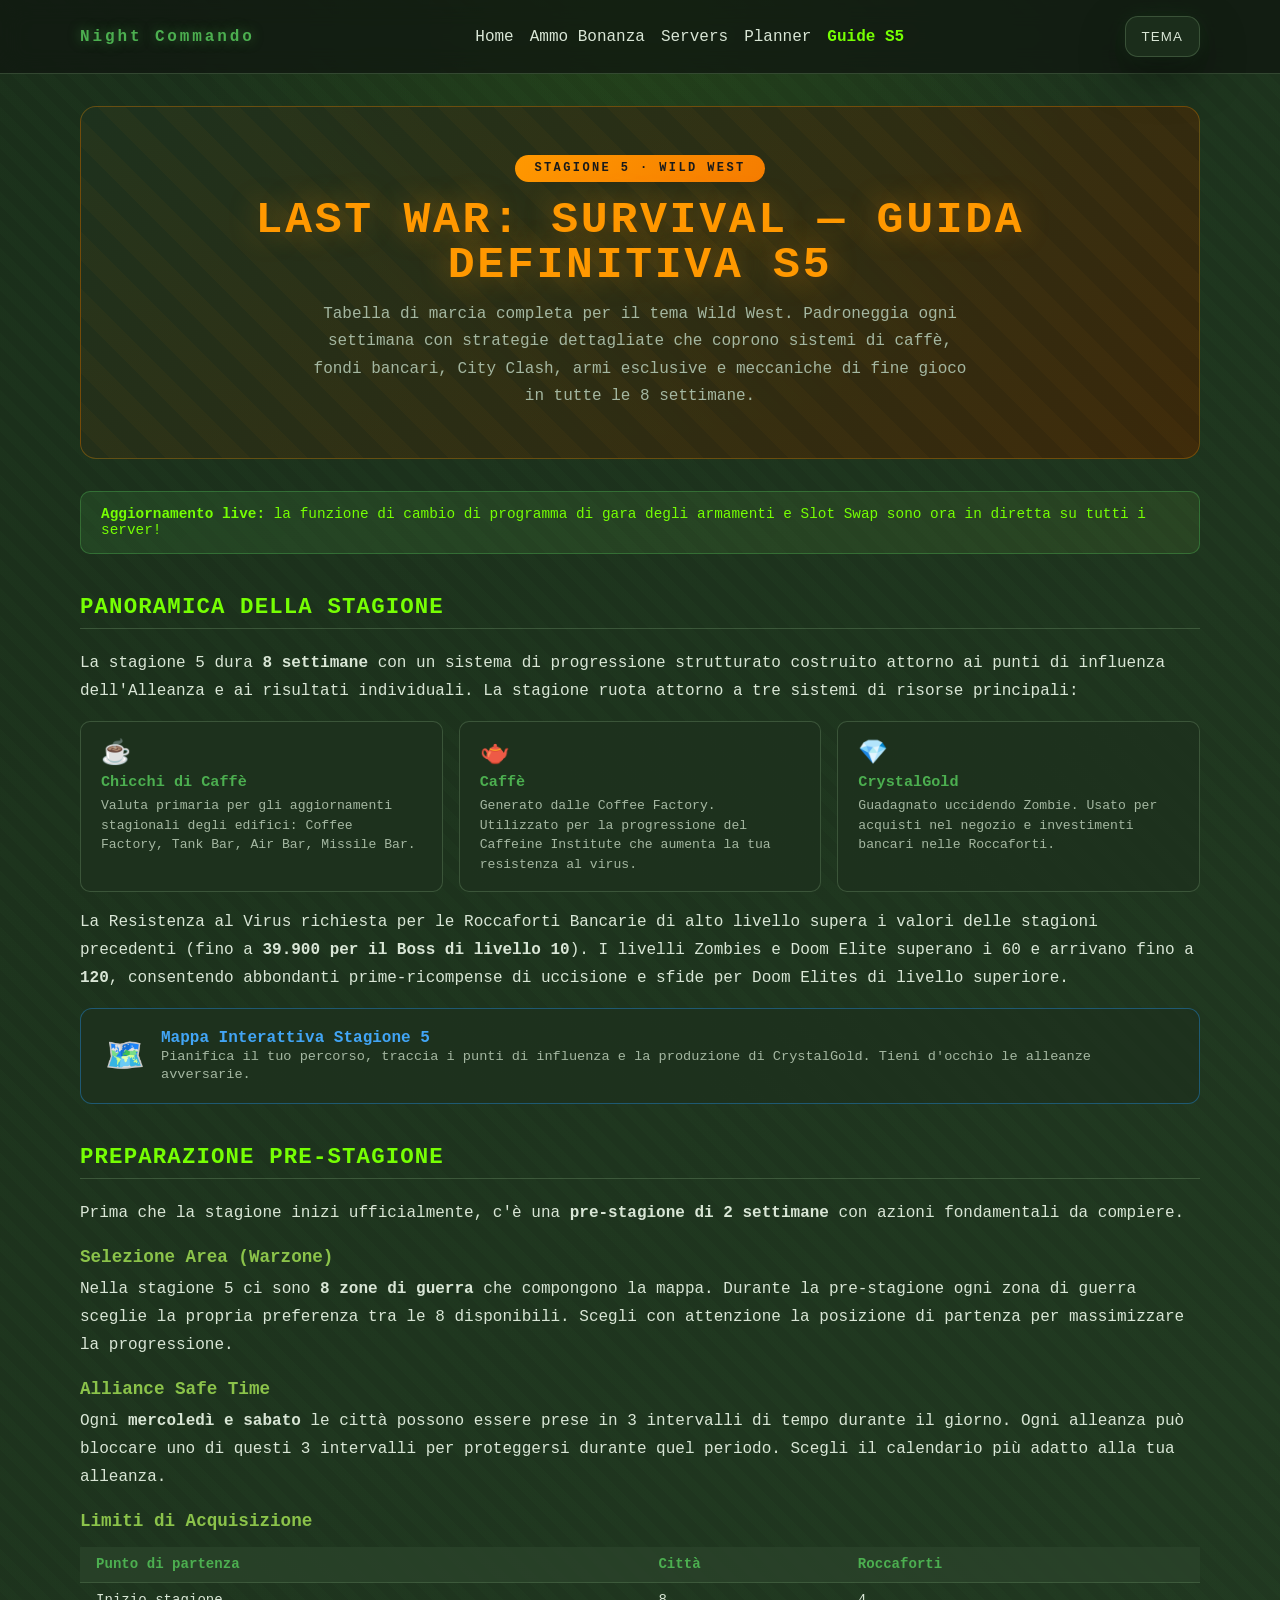
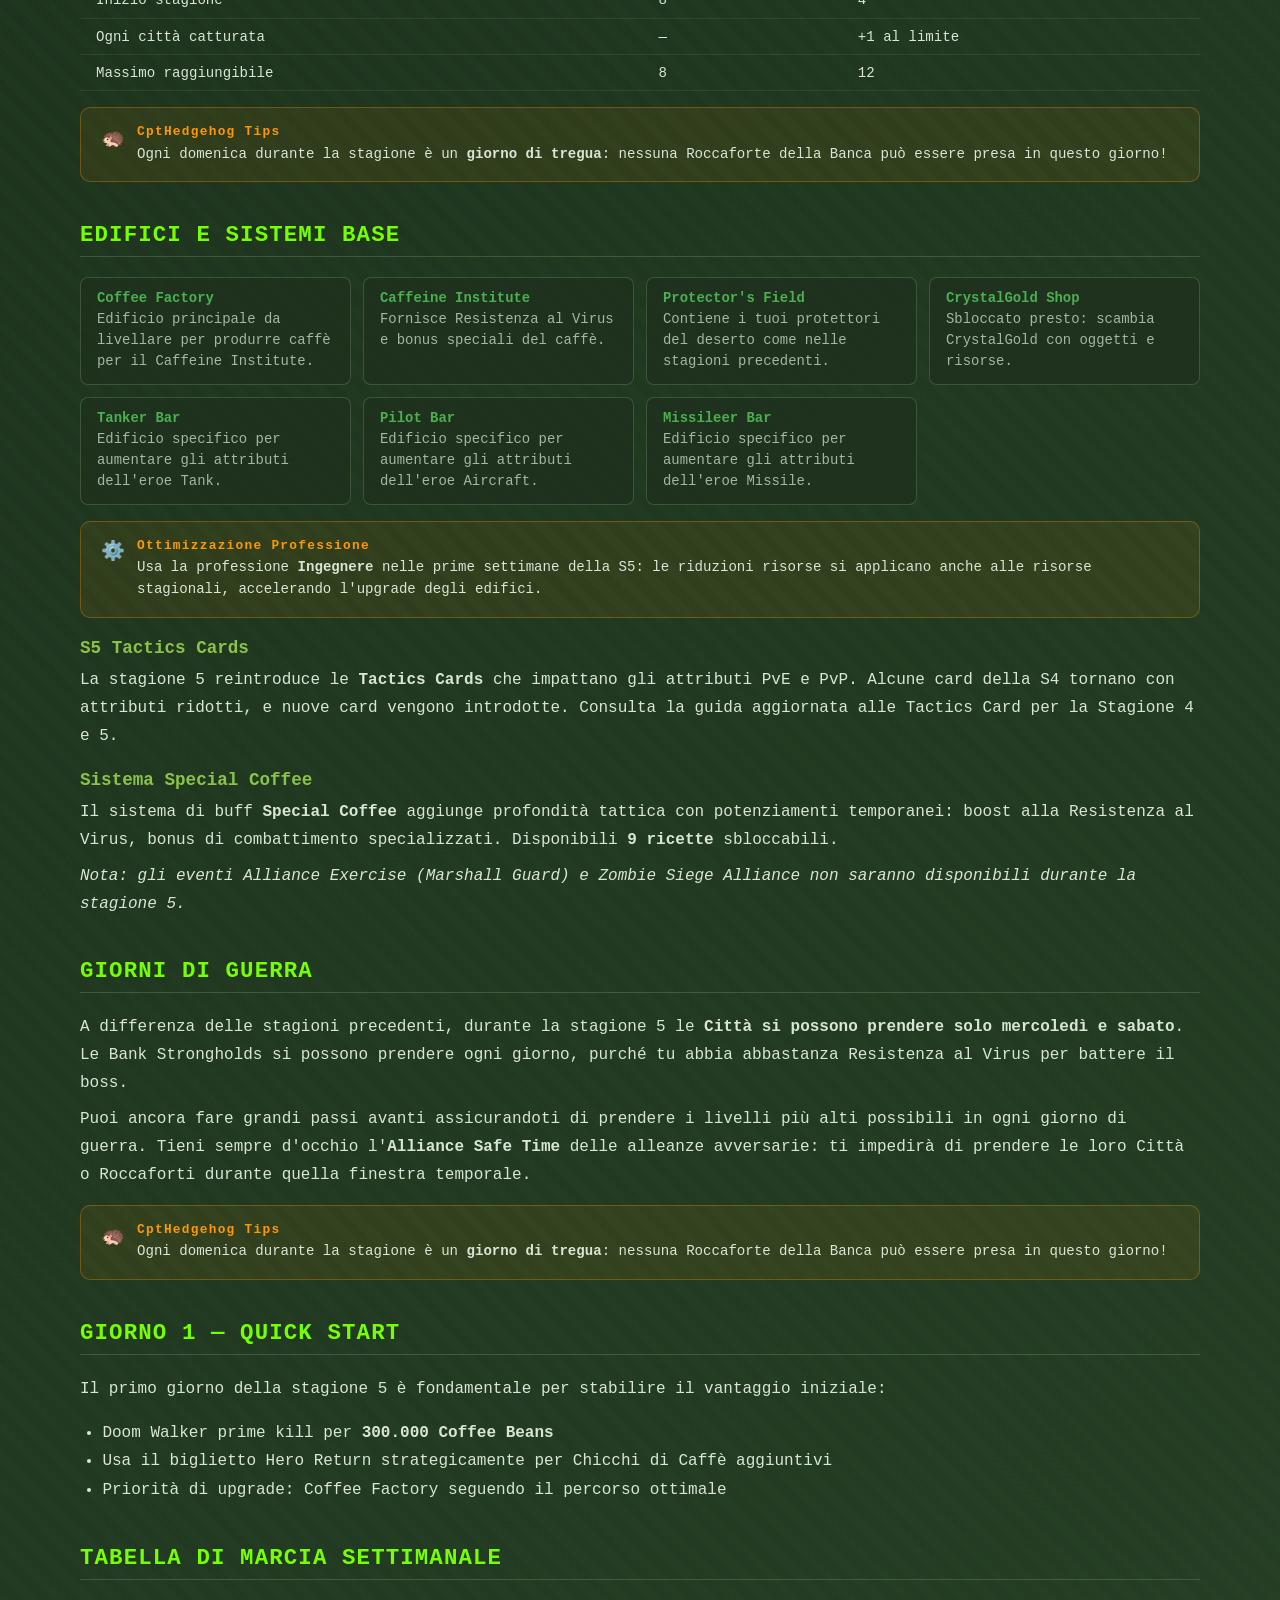
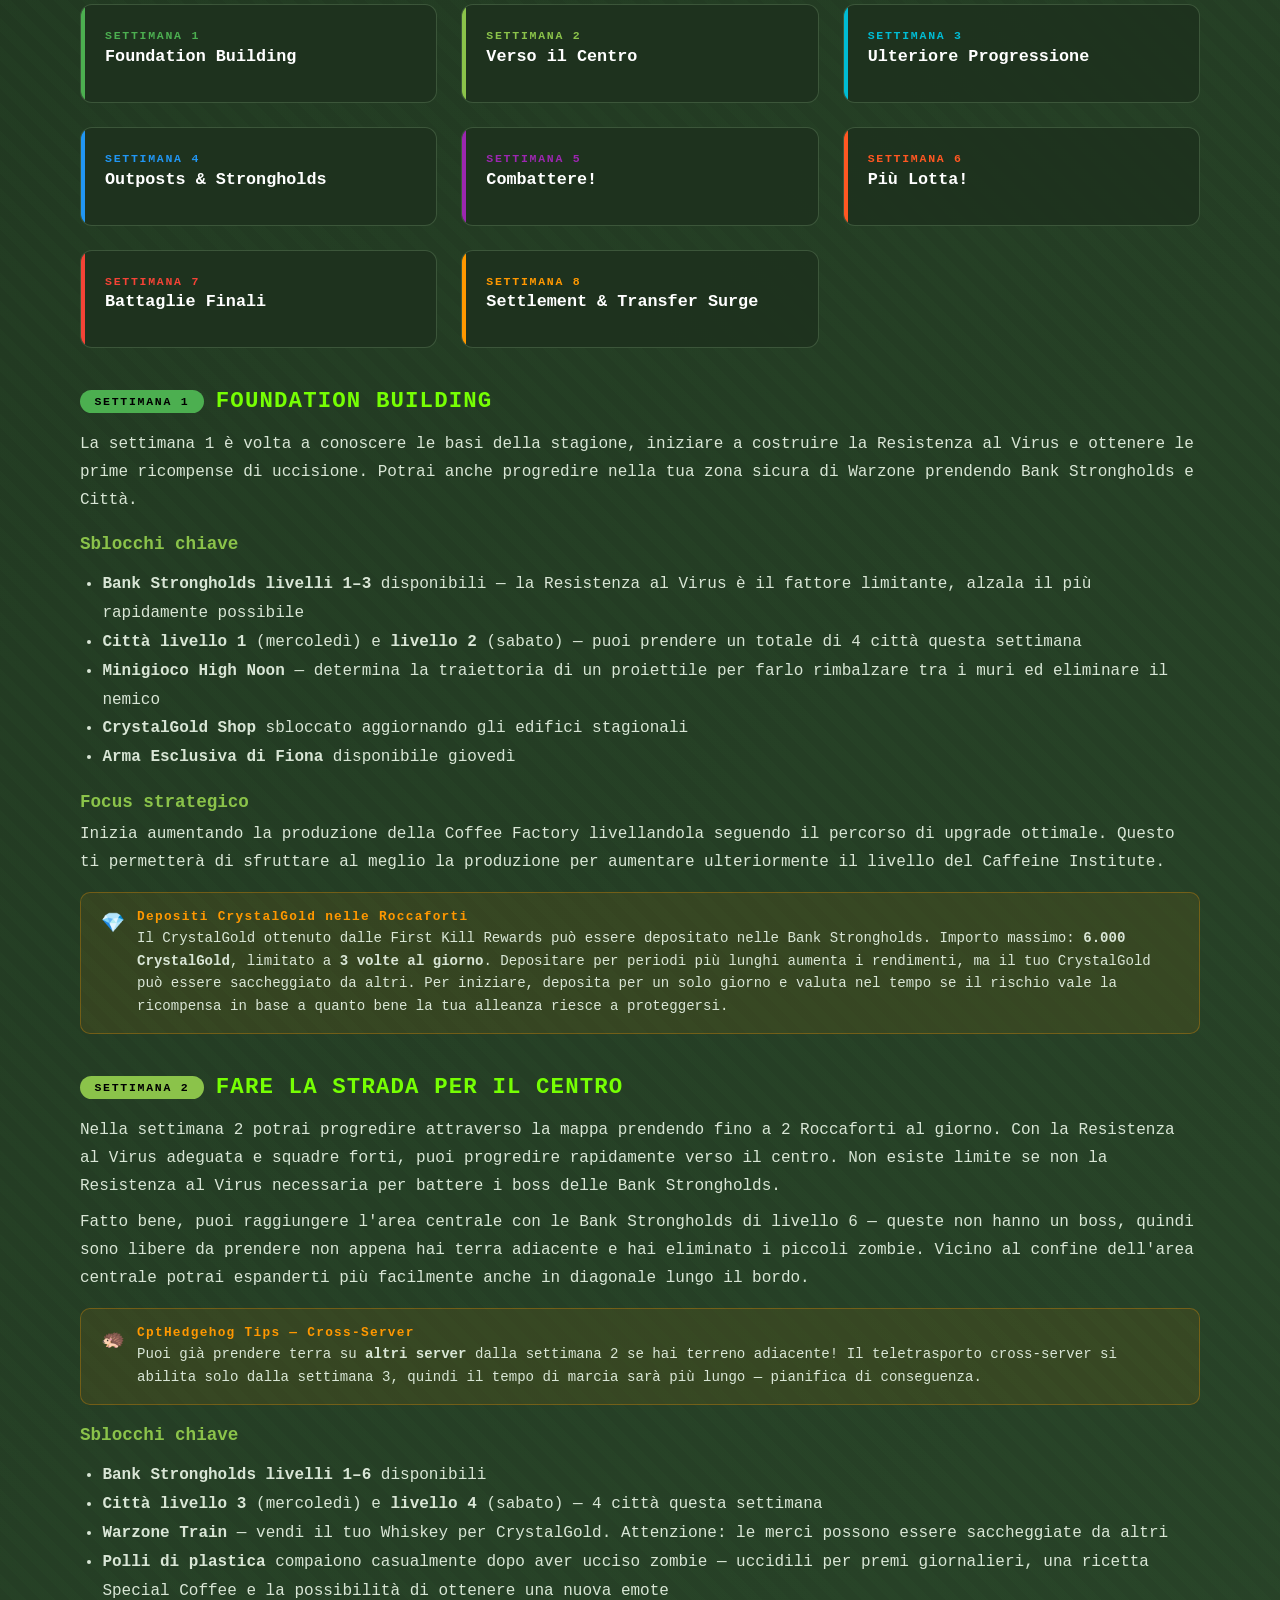
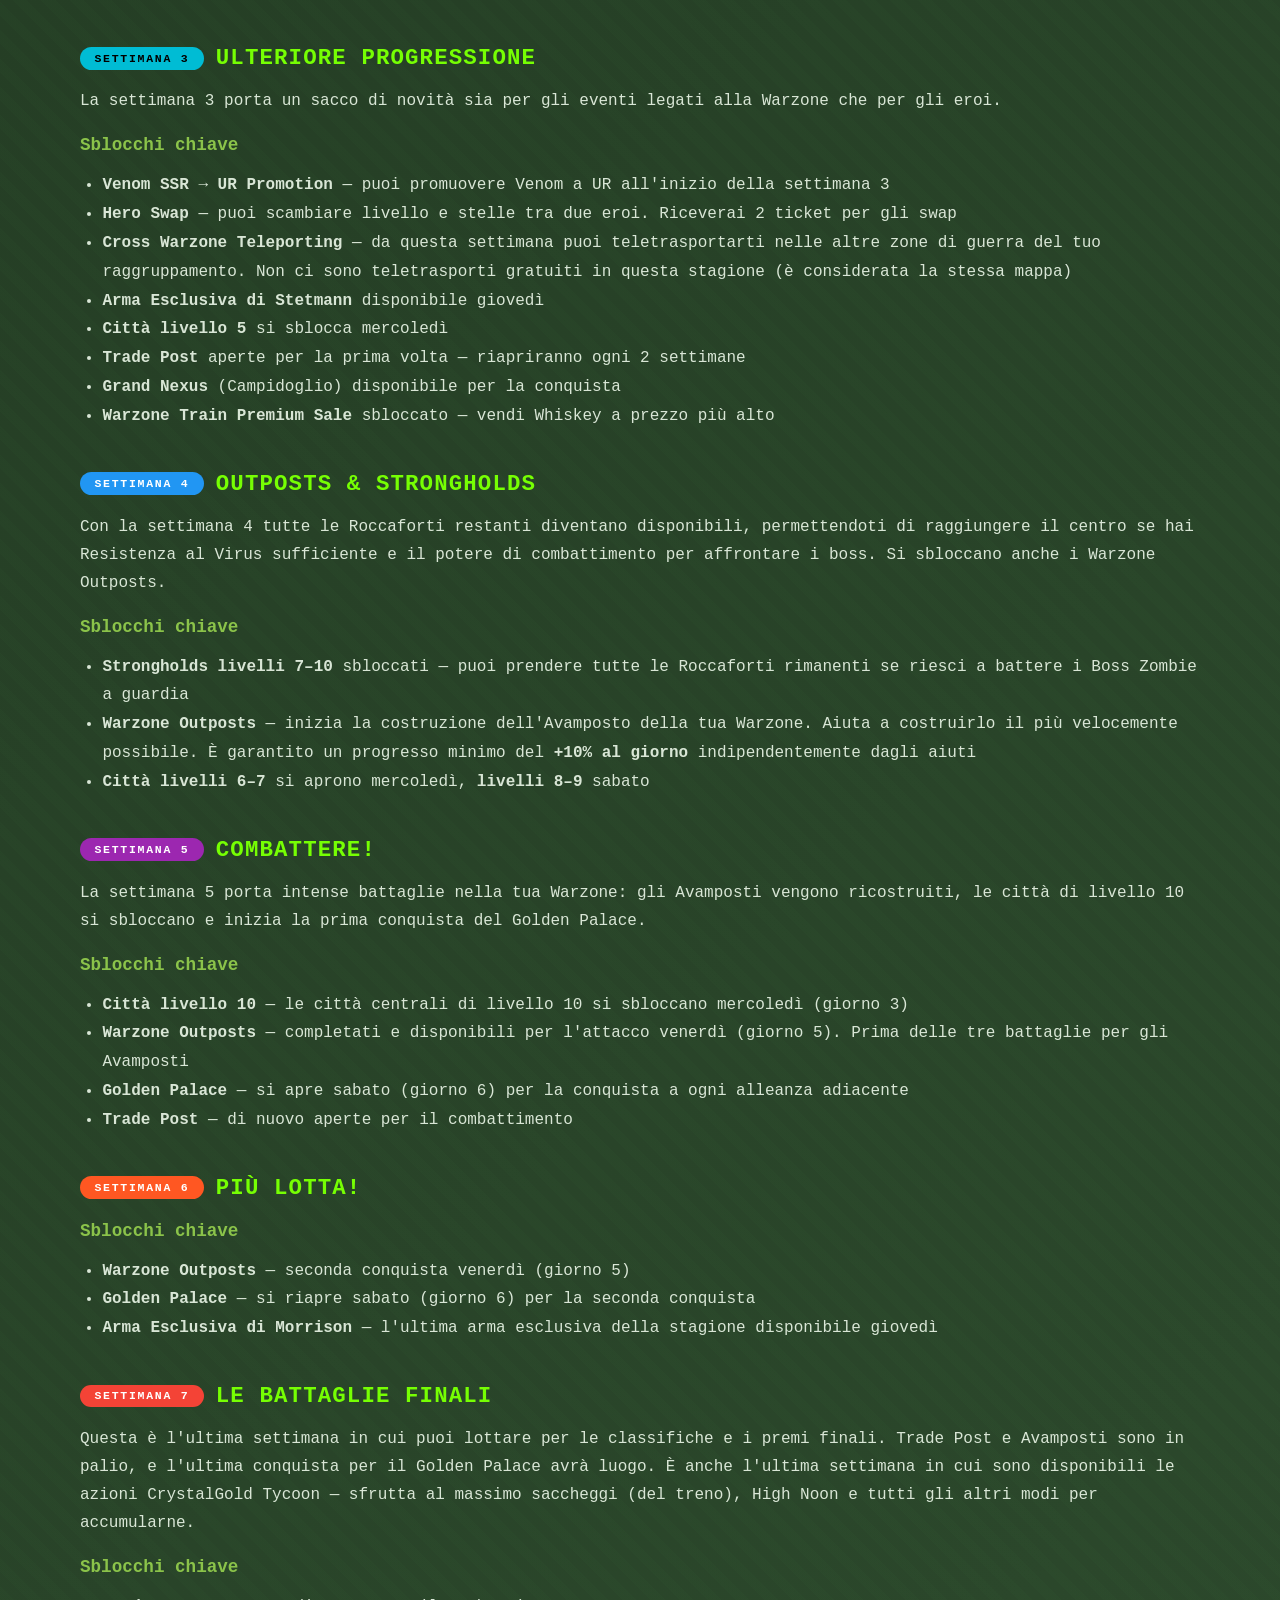
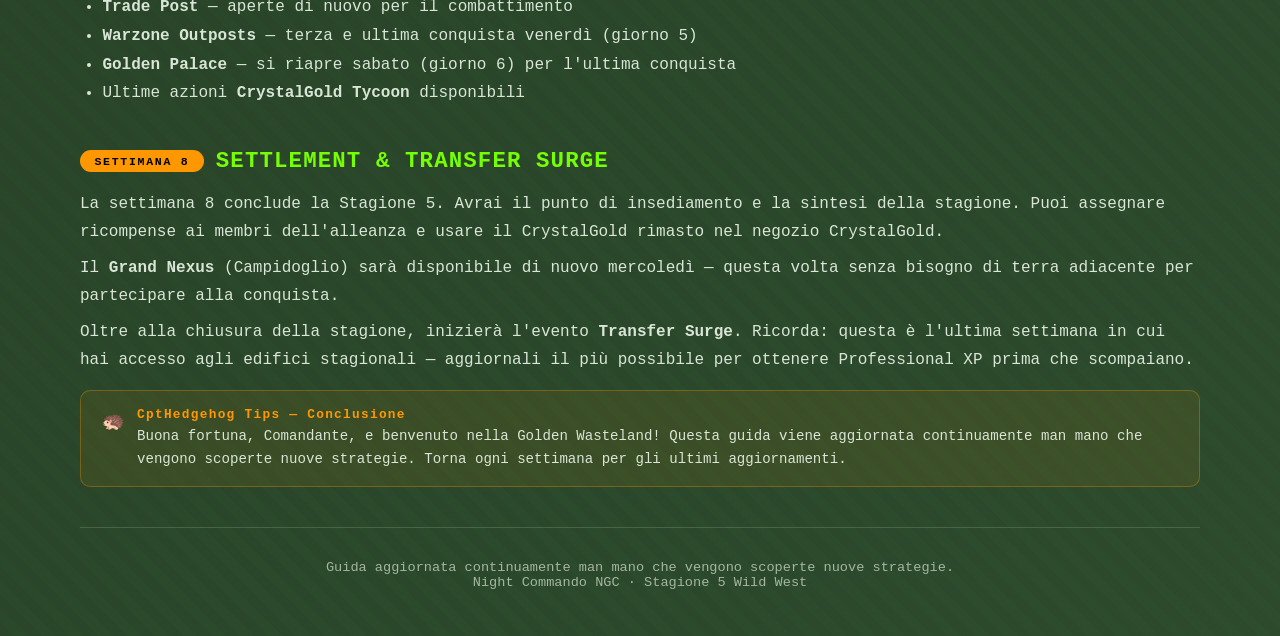
==== commit 1b9f76d2: "Expand S5 guide with full detail for all 8 weeks - Moved Giorni di Guerra and Giorno 1 before weekly" ====
--- a/guide/index.html
+++ b/guide/index.html
@@ -351,143 +351,206 @@
           <p><em>Nota: gli eventi Alliance Exercise (Marshall Guard) e Zombie Siege Alliance non saranno disponibili durante la stagione 5.</em></p>
         </div>
 
-        <!-- SETTIMANE -->
-        <div class="guide-section">
-          <h2>Tabella di Marcia Settimanale</h2>
-
-          <div class="weeks-grid">
-
-            <div class="week-card w1">
-              <div class="week-number">SETTIMANA 1</div>
-              <h3>Foundation Building</h3>
-              <p class="week-focus">Costruisci le basi: avvia la Resistenza al Virus, ottieni le prime ricompense di uccisione e progredisci nella tua zona sicura.</p>
-              <ul>
-                <li>Bank Strongholds livelli 1–3 disponibili</li>
-                <li>Città livello 1 (mercoledì) e 2 (sabato) — 4 città totali</li>
-                <li>Minigioco High Noon per risorse extra</li>
-                <li>CrystalGold Shop sbloccato</li>
-                <li>Arma Esclusiva di <strong>Fiona</strong> disponibile giovedì</li>
-              </ul>
-              <div class="tip-box" style="margin-top:1rem">
-                <div class="tip-icon">💡</div>
-                <div><p style="font-size:0.82rem">Il CrystalGold può essere depositato nelle Roccaforti (max 6.000, 3 volte/giorno). Periodo più lungo = rendimento maggiore, ma rischio saccheggio. Per iniziare, deposita solo 1 giorno.</p></div>
-              </div>
-            </div>
-
-            <div class="week-card w2">
-              <div class="week-number">SETTIMANA 2</div>
-              <h3>Fare la Strada per il Centro</h3>
-              <p class="week-focus">Progredisci attraverso la mappa prendendo 2 Roccaforti al giorno. Raggiungi l'area centrale con le Roccaforti livello 6.</p>
-              <ul>
-                <li>Bank Strongholds livelli 1–6 disponibili</li>
-                <li>Città livello 3 (mercoledì) e 4 (sabato)</li>
-                <li><strong>Warzone Train</strong> attivo — vendi Whiskey per CrystalGold</li>
-                <li>Polli di plastica random dopo kill zombie (premi giornalieri + emote)</li>
-              </ul>
-            </div>
-
-            <div class="week-card w3">
-              <div class="week-number">SETTIMANA 3</div>
-              <h3>Ulteriore Progressione</h3>
-              <p class="week-focus">Settimana intensa tra eventi Warzone e eroi. Cross-Warzone Teleporting abilitato.</p>
-              <ul>
-                <li><strong>Venom SSR → UR Promotion</strong> disponibile</li>
-                <li>Hero Swap: 2 ticket per scambiare livello e stelle tra eroi</li>
-                <li>Cross Warzone Teleporting attivo</li>
-                <li>Arma Esclusiva di <strong>Stetmann</strong> giovedì</li>
-                <li>Città livello 5 sbloccata mercoledì</li>
-                <li>Trade Post aperte per la prima volta</li>
-                <li>Grand Nexus disponibile per il controllo</li>
-                <li>Warzone Train Premium Sale sbloccato</li>
-              </ul>
-            </div>
-
-            <div class="week-card w4">
-              <div class="week-number">SETTIMANA 4</div>
-              <h3>Outposts & Strongholds</h3>
-              <p class="week-focus">Tutte le Roccaforti restanti diventano disponibili. Gli Avamposti Warzone si sbloccano.</p>
-              <ul>
-                <li>Strongholds livelli 7–10 sbloccati</li>
-                <li><strong>Warzone Outposts</strong> costruzione inizia (min. +10%/giorno garantito)</li>
-                <li>Città livelli 6–7 mercoledì, 8–9 sabato</li>
-              </ul>
-            </div>
-
-            <div class="week-card w5">
-              <div class="week-number">SETTIMANA 5</div>
-              <h3>Combattere!</h3>
-              <p class="week-focus">Prima conquista del Golden Palace, Outpost completati e città di livello 10.</p>
-              <ul>
-                <li>Città livello 10 — centro mappa (mercoledì)</li>
-                <li>Warzone Outposts completati, attacchi venerdì</li>
-                <li><strong>Golden Palace</strong> apre sabato per la conquista</li>
-                <li>Trade Post di nuovo aperte</li>
-              </ul>
-            </div>
-
-            <div class="week-card w6">
-              <div class="week-number">SETTIMANA 6</div>
-              <h3>Più Lotta!</h3>
-              <p class="week-focus">Seconda finestra di combattimento sugli Avamposti e Golden Palace.</p>
-              <ul>
-                <li>Warzone Outposts — seconda conquista (venerdì)</li>
-                <li>Golden Palace — seconda conquista (sabato)</li>
-                <li>Arma Esclusiva di <strong>Morrison</strong> giovedì</li>
-              </ul>
-            </div>
-
-            <div class="week-card w7">
-              <div class="week-number">SETTIMANA 7</div>
-              <h3>Battaglie Finali</h3>
-              <p class="week-focus">Ultima settimana per lottare per classifiche e premi. CrystalGold Tycoon ancora attivo.</p>
-              <ul>
-                <li>Trade Post aperte per battaglia</li>
-                <li>Warzone Outposts — terza e ultima conquista (venerdì)</li>
-                <li>Golden Palace — terza conquista (sabato)</li>
-                <li>Ultime azioni CrystalGold Tycoon disponibili</li>
-              </ul>
-            </div>
-
-            <div class="week-card w8">
-              <div class="week-number">SETTIMANA 8</div>
-              <h3>Settlement & Transfer Surge</h3>
-              <p class="week-focus">Conclusione della stagione: assegna premi ai membri, usa il CrystalGold rimasto e preparati al Transfer Surge.</p>
-              <ul>
-                <li>Assegna ricompense ai membri dell'alleanza</li>
-                <li>Spendi il CrystalGold rimanente nel negozio</li>
-                <li>Grand Nexus disponibile mercoledì (senza terra adiacente)</li>
-                <li><strong>Transfer Surge</strong> inizia</li>
-                <li>Ultima settimana per aggiornare edifici stagionali (Professional XP)</li>
-              </ul>
-            </div>
-
-          </div>
-        </div>
-
-        <!-- GIORNO 1 -->
-        <div class="guide-section">
-          <h2>Giorno 1 — Quick Start</h2>
-          <p>Il primo giorno della stagione 5 è fondamentale per stabilire il vantaggio iniziale:</p>
-          <ul style="color:var(--text);line-height:1.8;padding-left:1.4rem">
-            <li>Doom Walker prime kill per <strong>300k Coffee Beans</strong></li>
-            <li>Usa il biglietto Hero Return strategicamente per Chicchi di Caffè aggiuntivi</li>
-            <li>Priorità di upgrade: Coffee Factory seguendo il percorso ottimale</li>
-          </ul>
-
+        <!-- GIORNI DI GUERRA -->
+        <div class="guide-section">
+          <h2>Giorni di Guerra</h2>
+          <p>A differenza delle stagioni precedenti, durante la stagione 5 le <strong>Città si possono prendere solo mercoledì e sabato</strong>. Le Bank Strongholds si possono prendere ogni giorno, purché tu abbia abbastanza Resistenza al Virus per battere il boss.</p>
+          <p>Puoi ancora fare grandi passi avanti assicurandoti di prendere i livelli più alti possibili in ogni giorno di guerra. Tieni sempre d'occhio l'<strong>Alliance Safe Time</strong> delle alleanze avversarie: ti impedirà di prendere le loro Città o Roccaforti durante quella finestra temporale.</p>
           <div class="tip-box">
             <div class="tip-icon">🦔</div>
             <div>
-              <span class="tip-label">CptHedgehog Tips — Bank Strongholds</span>
-              <p>Puoi prendere terra su altri server già dalla settimana 2 se hai terreno adiacente! Il teletrasporto cross-server si abilita solo dalla settimana 3, quindi il tempo di marcia sarà più lungo — pianifica di conseguenza.</p>
-            </div>
-          </div>
-        </div>
-
-        <!-- GIORNI DI GUERRA -->
-        <div class="guide-section">
-          <h2>Giorni di Guerra</h2>
-          <p>A differenza delle stagioni precedenti, durante la stagione 5 le <strong>Città si possono prendere solo mercoledì e sabato</strong>. Le Bank Strongholds si possono prendere ogni giorno, purché tu abbia abbastanza Resistenza al Virus per battere il boss.</p>
-          <p>Tieni sempre d'occhio l'<strong>Alliance Safe Time</strong> delle alleanze avversarie: ti impedirà di prendere le loro Città o Roccaforti durante quella finestra temporale.</p>
+              <span class="tip-label">CptHedgehog Tips</span>
+              <p>Ogni domenica durante la stagione è un <strong>giorno di tregua</strong>: nessuna Roccaforte della Banca può essere presa in questo giorno!</p>
+            </div>
+          </div>
+        </div>
+
+        <!-- GIORNO 1 -->
+        <div class="guide-section">
+          <h2>Giorno 1 — Quick Start</h2>
+          <p>Il primo giorno della stagione 5 è fondamentale per stabilire il vantaggio iniziale:</p>
+          <ul style="color:var(--text);line-height:1.8;padding-left:1.4rem">
+            <li>Doom Walker prime kill per <strong>300.000 Coffee Beans</strong></li>
+            <li>Usa il biglietto Hero Return strategicamente per Chicchi di Caffè aggiuntivi</li>
+            <li>Priorità di upgrade: Coffee Factory seguendo il percorso ottimale</li>
+          </ul>
+        </div>
+
+        <!-- SETTIMANE DETTAGLIO -->
+        <div class="guide-section">
+          <h2>Tabella di Marcia Settimanale</h2>
+
+          <!-- OVERVIEW RAPIDO -->
+          <div class="weeks-grid">
+            <div class="week-card w1"><div class="week-number">SETTIMANA 1</div><h3>Foundation Building</h3></div>
+            <div class="week-card w2"><div class="week-number">SETTIMANA 2</div><h3>Verso il Centro</h3></div>
+            <div class="week-card w3"><div class="week-number">SETTIMANA 3</div><h3>Ulteriore Progressione</h3></div>
+            <div class="week-card w4"><div class="week-number">SETTIMANA 4</div><h3>Outposts & Strongholds</h3></div>
+            <div class="week-card w5"><div class="week-number">SETTIMANA 5</div><h3>Combattere!</h3></div>
+            <div class="week-card w6"><div class="week-number">SETTIMANA 6</div><h3>Più Lotta!</h3></div>
+            <div class="week-card w7"><div class="week-number">SETTIMANA 7</div><h3>Battaglie Finali</h3></div>
+            <div class="week-card w8"><div class="week-number">SETTIMANA 8</div><h3>Settlement & Transfer Surge</h3></div>
+          </div>
+        </div>
+
+        <!-- SETTIMANA 1 DETTAGLIO -->
+        <div class="guide-section">
+          <div style="display:flex;align-items:center;gap:0.75rem;margin-bottom:1rem">
+            <div style="background:#4caf50;color:#000;font-weight:800;font-size:0.72rem;letter-spacing:0.15em;padding:0.3rem 0.9rem;border-radius:20px">SETTIMANA 1</div>
+            <h2 style="margin:0;border:none;padding:0">Foundation Building</h2>
+          </div>
+          <p>La settimana 1 è volta a conoscere le basi della stagione, iniziare a costruire la Resistenza al Virus e ottenere le prime ricompense di uccisione. Potrai anche progredire nella tua zona sicura di Warzone prendendo Bank Strongholds e Città.</p>
+
+          <h3>Sblocchi chiave</h3>
+          <ul style="color:var(--text);line-height:1.8;padding-left:1.4rem">
+            <li><strong>Bank Strongholds livelli 1–3</strong> disponibili — la Resistenza al Virus è il fattore limitante, alzala il più rapidamente possibile</li>
+            <li><strong>Città livello 1</strong> (mercoledì) e <strong>livello 2</strong> (sabato) — puoi prendere un totale di 4 città questa settimana</li>
+            <li><strong>Minigioco High Noon</strong> — determina la traiettoria di un proiettile per farlo rimbalzare tra i muri ed eliminare il nemico</li>
+            <li><strong>CrystalGold Shop</strong> sbloccato aggiornando gli edifici stagionali</li>
+            <li><strong>Arma Esclusiva di Fiona</strong> disponibile giovedì</li>
+          </ul>
+
+          <h3>Focus strategico</h3>
+          <p>Inizia aumentando la produzione della Coffee Factory livellandola seguendo il percorso di upgrade ottimale. Questo ti permetterà di sfruttare al meglio la produzione per aumentare ulteriormente il livello del Caffeine Institute.</p>
+
+          <div class="tip-box">
+            <div class="tip-icon">💎</div>
+            <div>
+              <span class="tip-label">Depositi CrystalGold nelle Roccaforti</span>
+              <p>Il CrystalGold ottenuto dalle First Kill Rewards può essere depositato nelle Bank Strongholds. Importo massimo: <strong>6.000 CrystalGold</strong>, limitato a <strong>3 volte al giorno</strong>. Depositare per periodi più lunghi aumenta i rendimenti, ma il tuo CrystalGold può essere saccheggiato da altri. Per iniziare, deposita per un solo giorno e valuta nel tempo se il rischio vale la ricompensa in base a quanto bene la tua alleanza riesce a proteggersi.</p>
+            </div>
+          </div>
+        </div>
+
+        <!-- SETTIMANA 2 DETTAGLIO -->
+        <div class="guide-section">
+          <div style="display:flex;align-items:center;gap:0.75rem;margin-bottom:1rem">
+            <div style="background:#8bc34a;color:#000;font-weight:800;font-size:0.72rem;letter-spacing:0.15em;padding:0.3rem 0.9rem;border-radius:20px">SETTIMANA 2</div>
+            <h2 style="margin:0;border:none;padding:0">Fare la Strada per il Centro</h2>
+          </div>
+          <p>Nella settimana 2 potrai progredire attraverso la mappa prendendo fino a 2 Roccaforti al giorno. Con la Resistenza al Virus adeguata e squadre forti, puoi progredire rapidamente verso il centro. Non esiste limite se non la Resistenza al Virus necessaria per battere i boss delle Bank Strongholds.</p>
+          <p>Fatto bene, puoi raggiungere l'area centrale con le Bank Strongholds di livello 6 — queste non hanno un boss, quindi sono libere da prendere non appena hai terra adiacente e hai eliminato i piccoli zombie. Vicino al confine dell'area centrale potrai espanderti più facilmente anche in diagonale lungo il bordo.</p>
+
+          <div class="tip-box">
+            <div class="tip-icon">🦔</div>
+            <div>
+              <span class="tip-label">CptHedgehog Tips — Cross-Server</span>
+              <p>Puoi già prendere terra su <strong>altri server</strong> dalla settimana 2 se hai terreno adiacente! Il teletrasporto cross-server si abilita solo dalla settimana 3, quindi il tempo di marcia sarà più lungo — pianifica di conseguenza.</p>
+            </div>
+          </div>
+
+          <h3>Sblocchi chiave</h3>
+          <ul style="color:var(--text);line-height:1.8;padding-left:1.4rem">
+            <li><strong>Bank Strongholds livelli 1–6</strong> disponibili</li>
+            <li><strong>Città livello 3</strong> (mercoledì) e <strong>livello 4</strong> (sabato) — 4 città questa settimana</li>
+            <li><strong>Warzone Train</strong> — vendi il tuo Whiskey per CrystalGold. Attenzione: le merci possono essere saccheggiate da altri</li>
+            <li><strong>Polli di plastica</strong> compaiono casualmente dopo aver ucciso zombie — uccidili per premi giornalieri, una ricetta Special Coffee e la possibilità di ottenere una nuova emote</li>
+          </ul>
+        </div>
+
+        <!-- SETTIMANA 3 DETTAGLIO -->
+        <div class="guide-section">
+          <div style="display:flex;align-items:center;gap:0.75rem;margin-bottom:1rem">
+            <div style="background:#00bcd4;color:#000;font-weight:800;font-size:0.72rem;letter-spacing:0.15em;padding:0.3rem 0.9rem;border-radius:20px">SETTIMANA 3</div>
+            <h2 style="margin:0;border:none;padding:0">Ulteriore Progressione</h2>
+          </div>
+          <p>La settimana 3 porta un sacco di novità sia per gli eventi legati alla Warzone che per gli eroi.</p>
+
+          <h3>Sblocchi chiave</h3>
+          <ul style="color:var(--text);line-height:1.8;padding-left:1.4rem">
+            <li><strong>Venom SSR → UR Promotion</strong> — puoi promuovere Venom a UR all'inizio della settimana 3</li>
+            <li><strong>Hero Swap</strong> — puoi scambiare livello e stelle tra due eroi. Riceverai 2 ticket per gli swap</li>
+            <li><strong>Cross Warzone Teleporting</strong> — da questa settimana puoi teletrasportarti nelle altre zone di guerra del tuo raggruppamento. Non ci sono teletrasporti gratuiti in questa stagione (è considerata la stessa mappa)</li>
+            <li><strong>Arma Esclusiva di Stetmann</strong> disponibile giovedì</li>
+            <li><strong>Città livello 5</strong> si sblocca mercoledì</li>
+            <li><strong>Trade Post</strong> aperte per la prima volta — riapriranno ogni 2 settimane</li>
+            <li><strong>Grand Nexus</strong> (Campidoglio) disponibile per la conquista</li>
+            <li><strong>Warzone Train Premium Sale</strong> sbloccato — vendi Whiskey a prezzo più alto</li>
+          </ul>
+        </div>
+
+        <!-- SETTIMANA 4 DETTAGLIO -->
+        <div class="guide-section">
+          <div style="display:flex;align-items:center;gap:0.75rem;margin-bottom:1rem">
+            <div style="background:#2196f3;color:#fff;font-weight:800;font-size:0.72rem;letter-spacing:0.15em;padding:0.3rem 0.9rem;border-radius:20px">SETTIMANA 4</div>
+            <h2 style="margin:0;border:none;padding:0">Outposts & Strongholds</h2>
+          </div>
+          <p>Con la settimana 4 tutte le Roccaforti restanti diventano disponibili, permettendoti di raggiungere il centro se hai Resistenza al Virus sufficiente e il potere di combattimento per affrontare i boss. Si sbloccano anche i Warzone Outposts.</p>
+
+          <h3>Sblocchi chiave</h3>
+          <ul style="color:var(--text);line-height:1.8;padding-left:1.4rem">
+            <li><strong>Strongholds livelli 7–10</strong> sbloccati — puoi prendere tutte le Roccaforti rimanenti se riesci a battere i Boss Zombie a guardia</li>
+            <li><strong>Warzone Outposts</strong> — inizia la costruzione dell'Avamposto della tua Warzone. Aiuta a costruirlo il più velocemente possibile. È garantito un progresso minimo del <strong>+10% al giorno</strong> indipendentemente dagli aiuti</li>
+            <li><strong>Città livelli 6–7</strong> si aprono mercoledì, <strong>livelli 8–9</strong> sabato</li>
+          </ul>
+        </div>
+
+        <!-- SETTIMANA 5 DETTAGLIO -->
+        <div class="guide-section">
+          <div style="display:flex;align-items:center;gap:0.75rem;margin-bottom:1rem">
+            <div style="background:#9c27b0;color:#fff;font-weight:800;font-size:0.72rem;letter-spacing:0.15em;padding:0.3rem 0.9rem;border-radius:20px">SETTIMANA 5</div>
+            <h2 style="margin:0;border:none;padding:0">Combattere!</h2>
+          </div>
+          <p>La settimana 5 porta intense battaglie nella tua Warzone: gli Avamposti vengono ricostruiti, le città di livello 10 si sbloccano e inizia la prima conquista del Golden Palace.</p>
+
+          <h3>Sblocchi chiave</h3>
+          <ul style="color:var(--text);line-height:1.8;padding-left:1.4rem">
+            <li><strong>Città livello 10</strong> — le città centrali di livello 10 si sbloccano mercoledì (giorno 3)</li>
+            <li><strong>Warzone Outposts</strong> — completati e disponibili per l'attacco venerdì (giorno 5). Prima delle tre battaglie per gli Avamposti</li>
+            <li><strong>Golden Palace</strong> — si apre sabato (giorno 6) per la conquista a ogni alleanza adiacente</li>
+            <li><strong>Trade Post</strong> — di nuovo aperte per il combattimento</li>
+          </ul>
+        </div>
+
+        <!-- SETTIMANA 6 DETTAGLIO -->
+        <div class="guide-section">
+          <div style="display:flex;align-items:center;gap:0.75rem;margin-bottom:1rem">
+            <div style="background:#ff5722;color:#fff;font-weight:800;font-size:0.72rem;letter-spacing:0.15em;padding:0.3rem 0.9rem;border-radius:20px">SETTIMANA 6</div>
+            <h2 style="margin:0;border:none;padding:0">Più Lotta!</h2>
+          </div>
+
+          <h3>Sblocchi chiave</h3>
+          <ul style="color:var(--text);line-height:1.8;padding-left:1.4rem">
+            <li><strong>Warzone Outposts</strong> — seconda conquista venerdì (giorno 5)</li>
+            <li><strong>Golden Palace</strong> — si riapre sabato (giorno 6) per la seconda conquista</li>
+            <li><strong>Arma Esclusiva di Morrison</strong> — l'ultima arma esclusiva della stagione disponibile giovedì</li>
+          </ul>
+        </div>
+
+        <!-- SETTIMANA 7 DETTAGLIO -->
+        <div class="guide-section">
+          <div style="display:flex;align-items:center;gap:0.75rem;margin-bottom:1rem">
+            <div style="background:#f44336;color:#fff;font-weight:800;font-size:0.72rem;letter-spacing:0.15em;padding:0.3rem 0.9rem;border-radius:20px">SETTIMANA 7</div>
+            <h2 style="margin:0;border:none;padding:0">Le Battaglie Finali</h2>
+          </div>
+          <p>Questa è l'ultima settimana in cui puoi lottare per le classifiche e i premi finali. Trade Post e Avamposti sono in palio, e l'ultima conquista per il Golden Palace avrà luogo. È anche l'ultima settimana in cui sono disponibili le azioni CrystalGold Tycoon — sfrutta al massimo saccheggi (del treno), High Noon e tutti gli altri modi per accumularne.</p>
+
+          <h3>Sblocchi chiave</h3>
+          <ul style="color:var(--text);line-height:1.8;padding-left:1.4rem">
+            <li><strong>Trade Post</strong> — aperte di nuovo per il combattimento</li>
+            <li><strong>Warzone Outposts</strong> — terza e ultima conquista venerdì (giorno 5)</li>
+            <li><strong>Golden Palace</strong> — si riapre sabato (giorno 6) per l'ultima conquista</li>
+            <li>Ultime azioni <strong>CrystalGold Tycoon</strong> disponibili</li>
+          </ul>
+        </div>
+
+        <!-- SETTIMANA 8 DETTAGLIO -->
+        <div class="guide-section">
+          <div style="display:flex;align-items:center;gap:0.75rem;margin-bottom:1rem">
+            <div style="background:#ff9800;color:#000;font-weight:800;font-size:0.72rem;letter-spacing:0.15em;padding:0.3rem 0.9rem;border-radius:20px">SETTIMANA 8</div>
+            <h2 style="margin:0;border:none;padding:0">Settlement & Transfer Surge</h2>
+          </div>
+          <p>La settimana 8 conclude la Stagione 5. Avrai il punto di insediamento e la sintesi della stagione. Puoi assegnare ricompense ai membri dell'alleanza e usare il CrystalGold rimasto nel negozio CrystalGold.</p>
+          <p>Il <strong>Grand Nexus</strong> (Campidoglio) sarà disponibile di nuovo mercoledì — questa volta senza bisogno di terra adiacente per partecipare alla conquista.</p>
+          <p>Oltre alla chiusura della stagione, inizierà l'evento <strong>Transfer Surge</strong>. Ricorda: questa è l'ultima settimana in cui hai accesso agli edifici stagionali — aggiornali il più possibile per ottenere Professional XP prima che scompaiano.</p>
+
+          <div class="tip-box">
+            <div class="tip-icon">🦔</div>
+            <div>
+              <span class="tip-label">CptHedgehog Tips — Conclusione</span>
+              <p>Buona fortuna, Comandante, e benvenuto nella Golden Wasteland! Questa guida viene aggiornata continuamente man mano che vengono scoperte nuove strategie. Torna ogni settimana per gli ultimi aggiornamenti.</p>
+            </div>
+          </div>
         </div>
 
         <div style="text-align:center;padding:2rem 0;color:var(--muted);font-size:0.85rem;border-top:1px solid var(--line);margin-top:2rem">
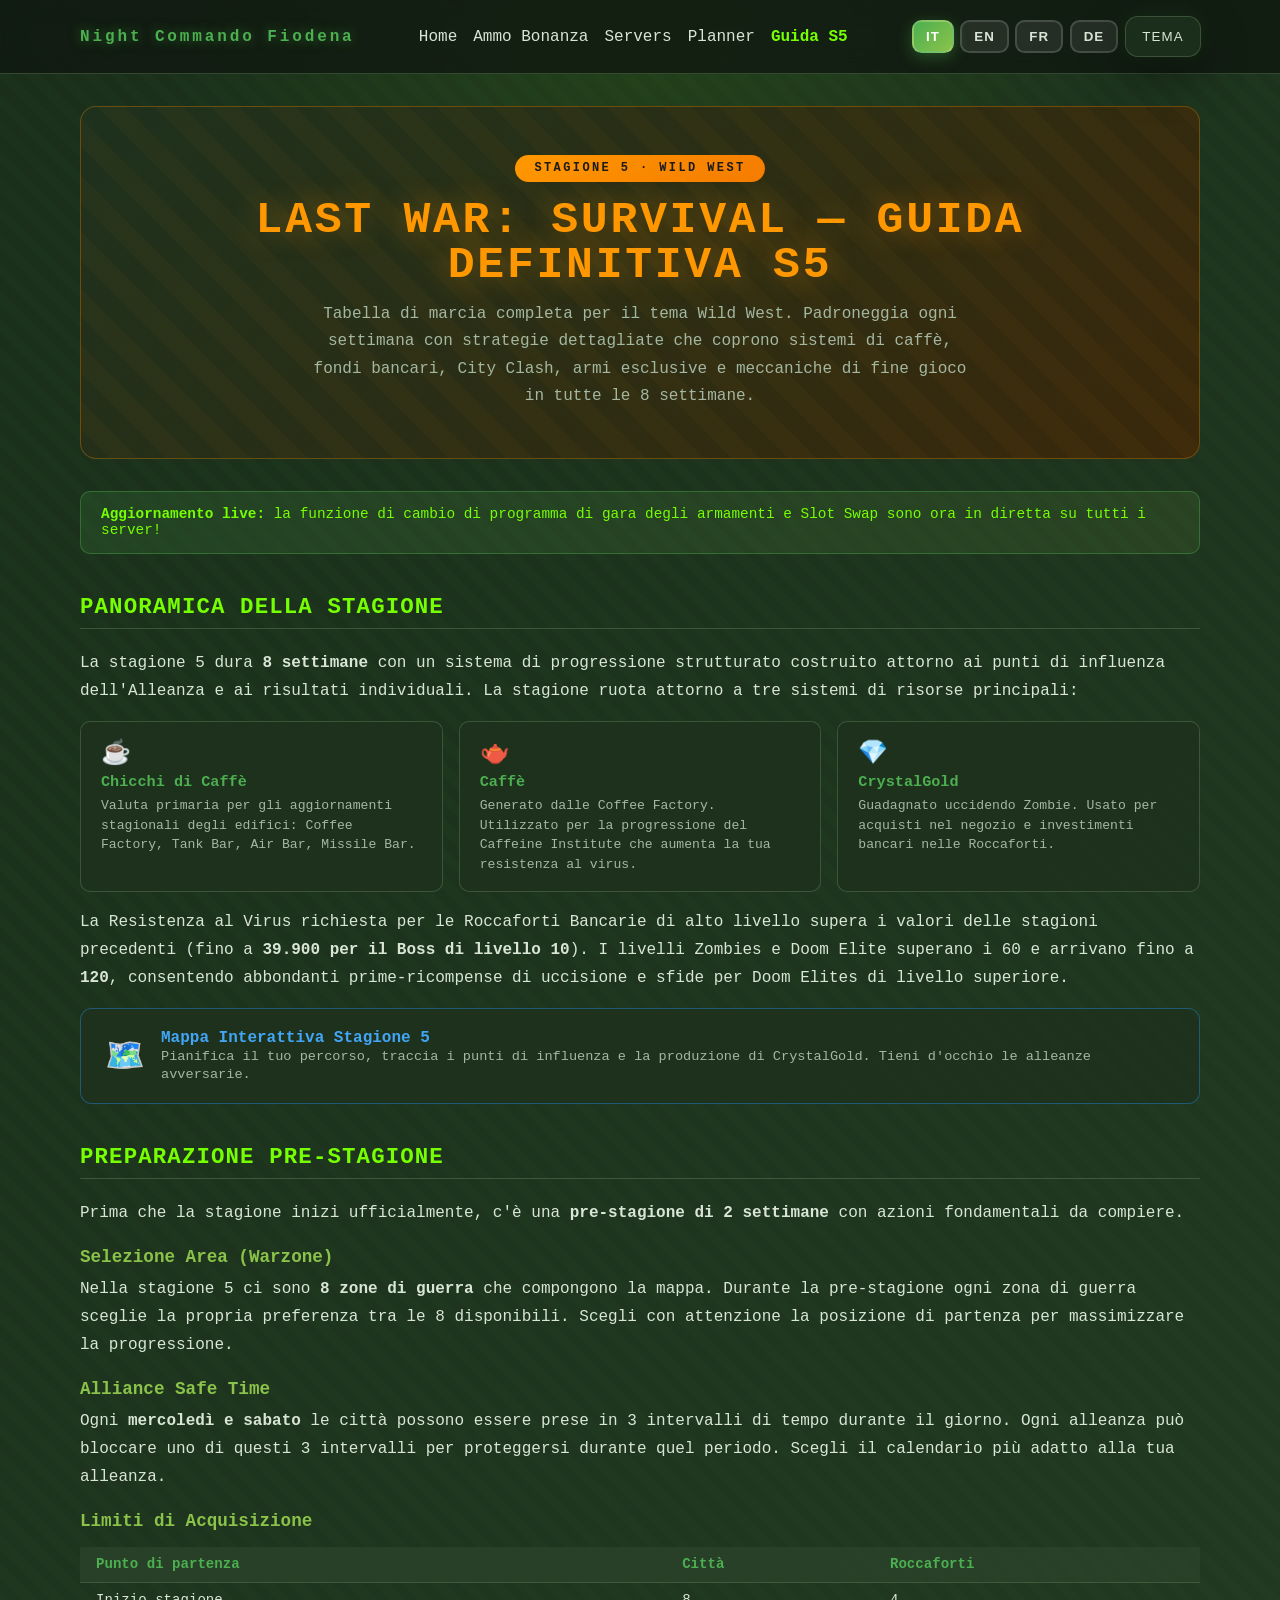
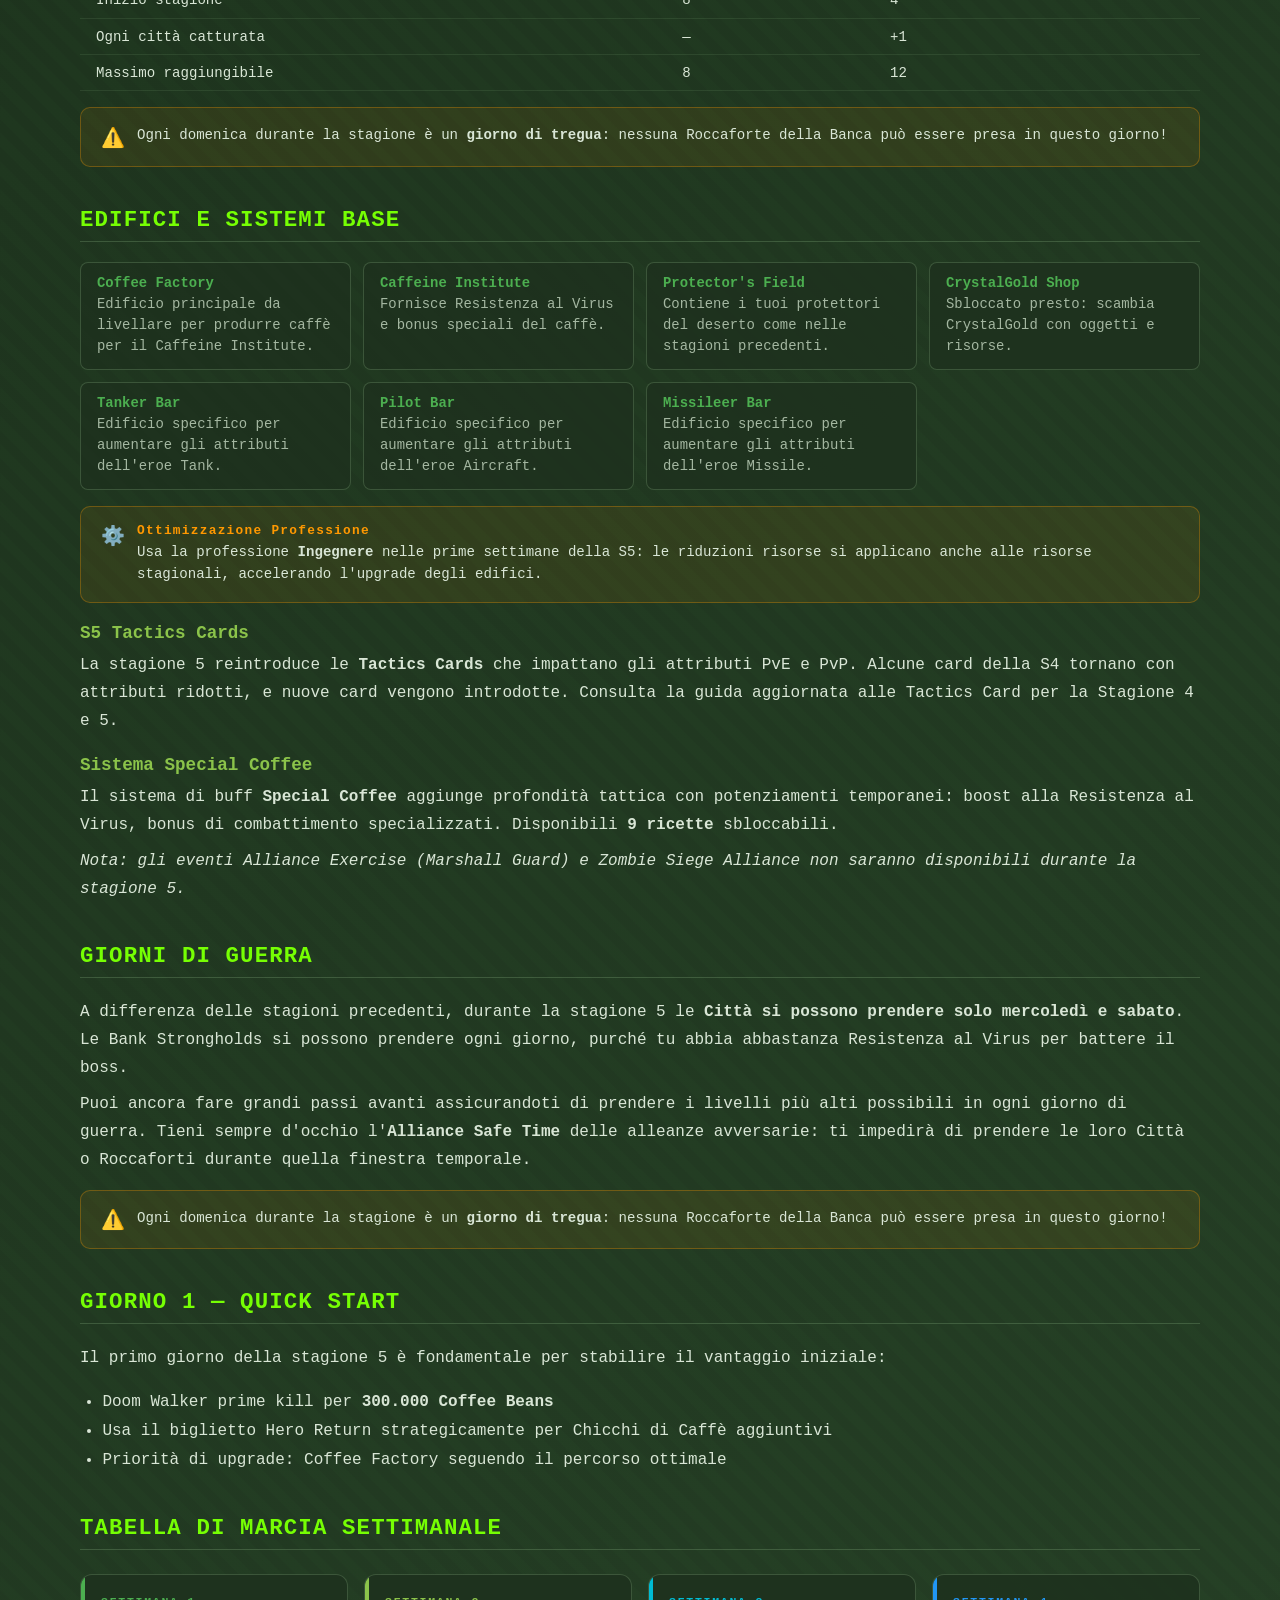
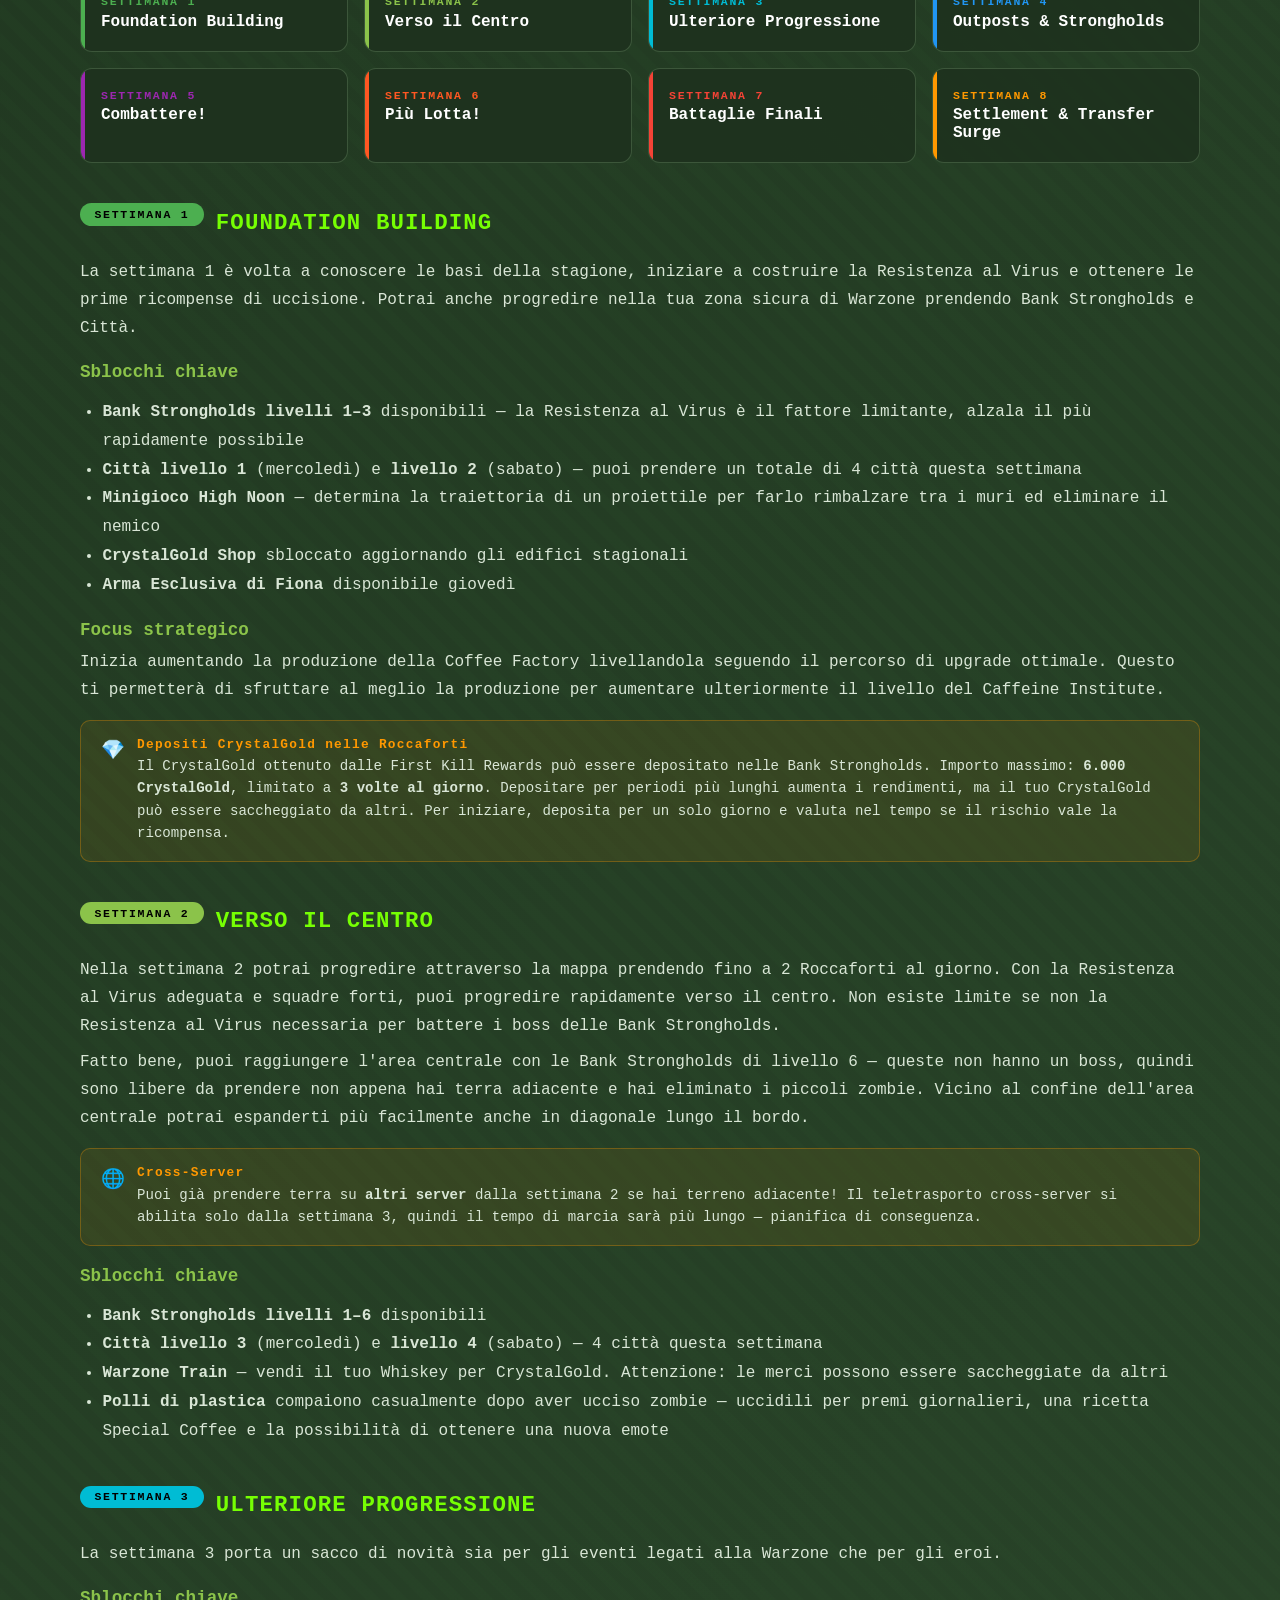
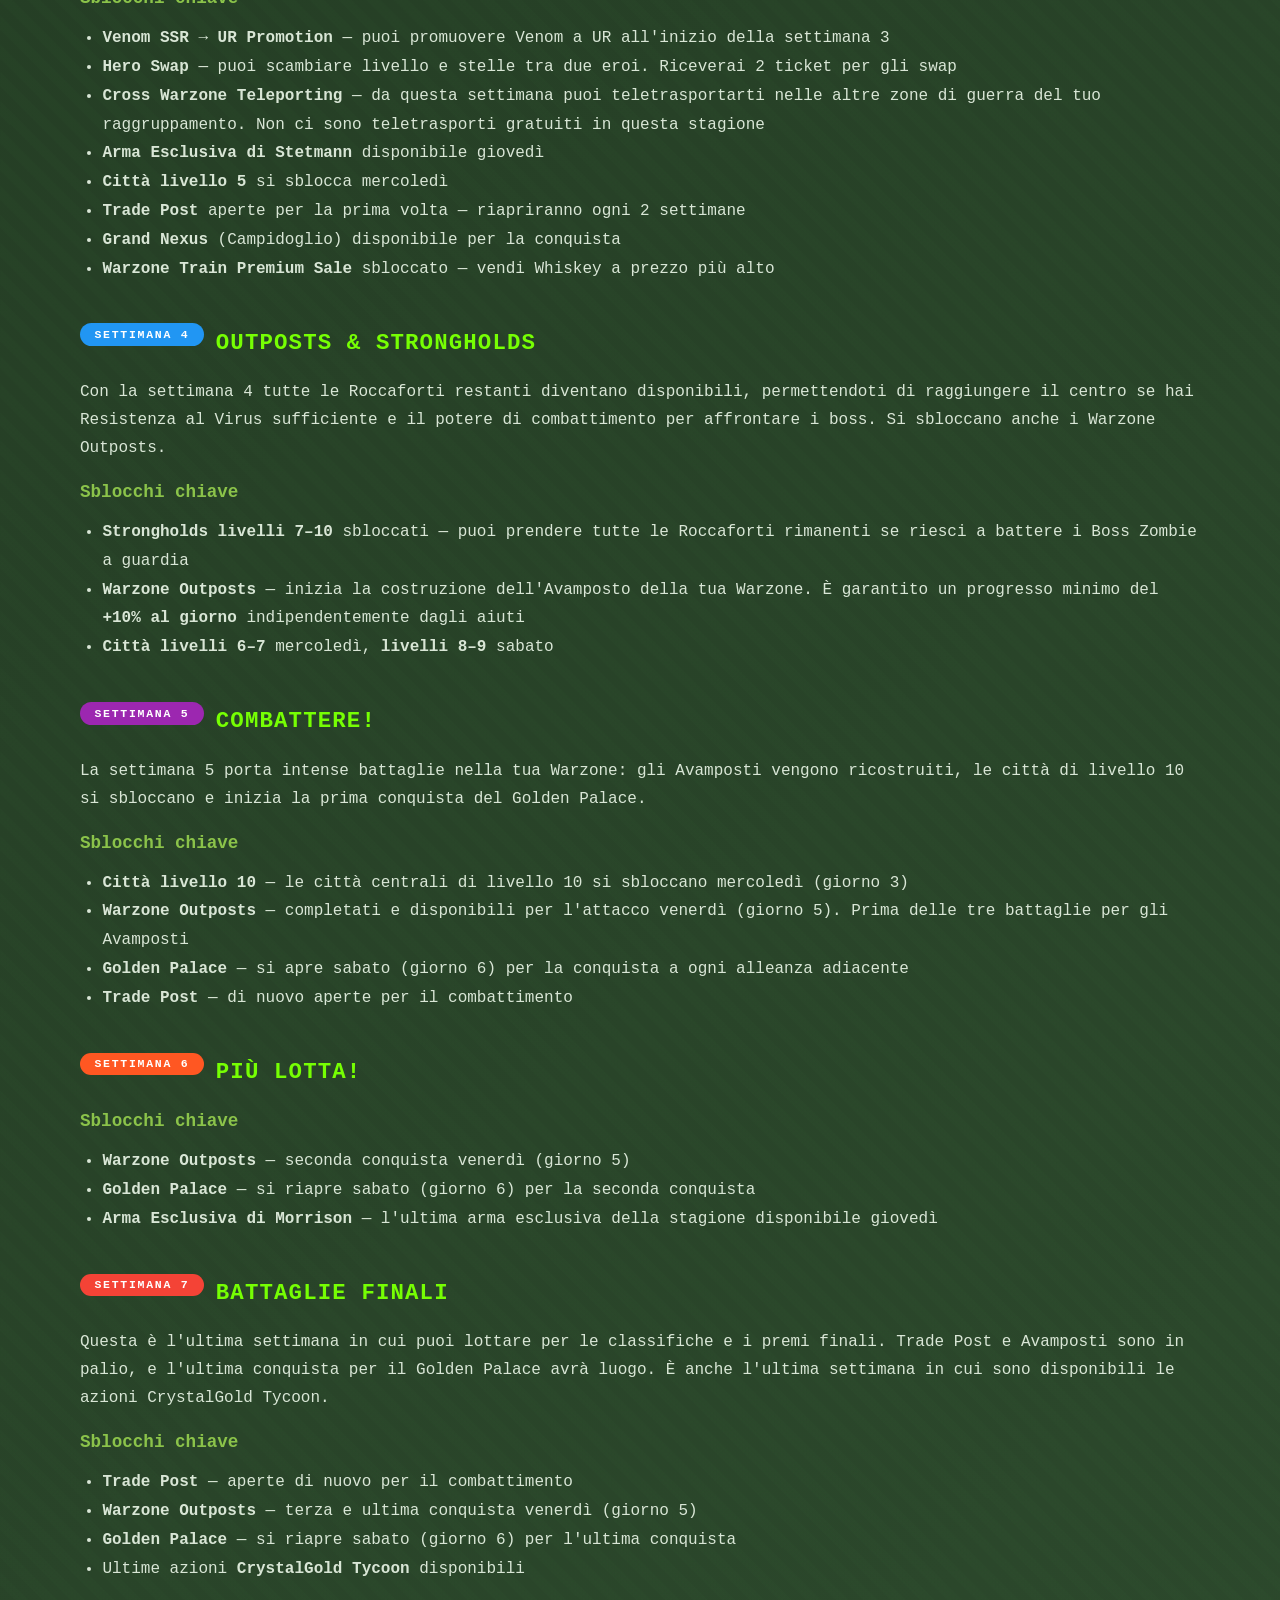
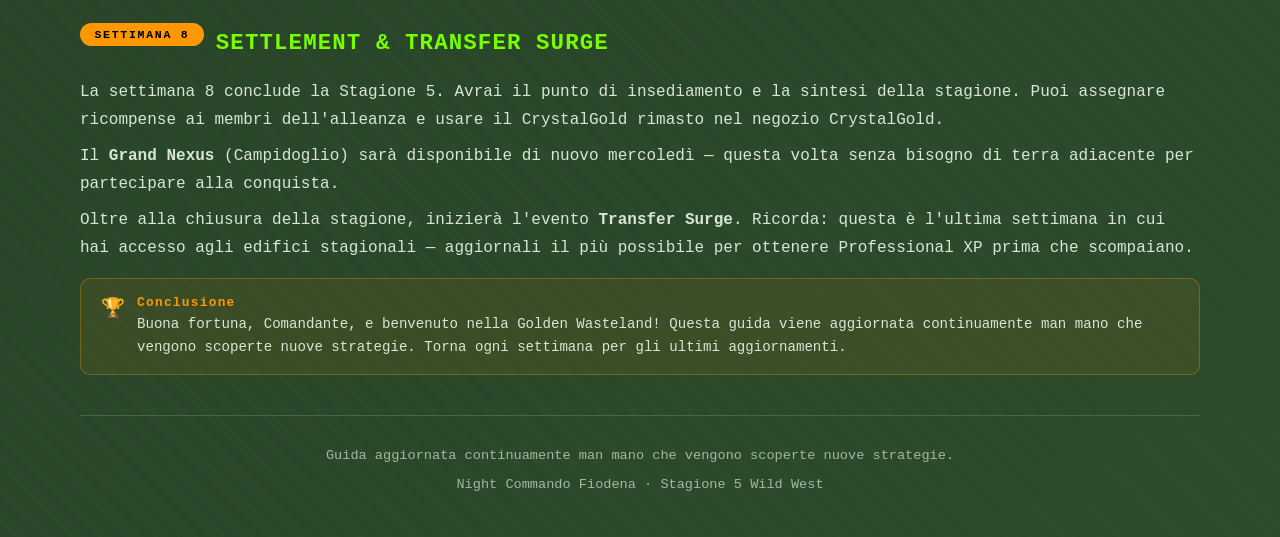
==== commit 88c961b3: "Add full i18n system (IT/EN/FR/DE) + rename to Night Commando Fiodena - Remove all CptHedgehog refer" ====
--- a/guide/index.html
+++ b/guide/index.html
@@ -3,7 +3,7 @@
   <head>
     <meta charset="utf-8" />
     <meta name="viewport" content="width=device-width, initial-scale=1" />
-    <title>S5 Guide — Night Commando</title>
+    <title>Guida S5 — Night Commando Fiodena</title>
     <link rel="stylesheet" href="../assets/styles.css" />
     <style>
       .guide-hero {
@@ -49,10 +49,7 @@
         line-height: 1.7;
         position: relative;
       }
-
-      .guide-section {
-        margin: 2.5rem 0;
-      }
+      .guide-section { margin: 2.5rem 0; }
       .guide-section h2 {
         font-size: 1.4rem;
         color: var(--accent-strong);
@@ -61,54 +58,16 @@
         margin-bottom: 1.25rem;
         letter-spacing: 0.05em;
       }
-      .guide-section h3 {
-        font-size: 1.1rem;
-        color: var(--secondary);
-        margin: 1.25rem 0 0.5rem;
-      }
-      .guide-section p {
-        color: var(--text);
-        line-height: 1.75;
-        margin: 0.5rem 0;
-      }
-
-      .resources-grid {
-        display: grid;
-        grid-template-columns: repeat(auto-fit, minmax(200px, 1fr));
-        gap: 1rem;
-        margin: 1rem 0;
-      }
-      .resource-card {
-        background: var(--panel);
-        border: 1px solid var(--line);
-        border-radius: 10px;
-        padding: 1rem 1.25rem;
-      }
+      .guide-section h3 { font-size: 1.1rem; color: var(--secondary); margin: 1.25rem 0 0.5rem; }
+      .guide-section p { color: var(--text); line-height: 1.75; margin: 0.5rem 0; }
+      .resources-grid { display: grid; grid-template-columns: repeat(auto-fit, minmax(200px, 1fr)); gap: 1rem; margin: 1rem 0; }
+      .resource-card { background: var(--panel); border: 1px solid var(--line); border-radius: 10px; padding: 1rem 1.25rem; }
       .resource-card .resource-icon { font-size: 1.5rem; margin-bottom: 0.4rem; }
       .resource-card .resource-name { font-weight: 700; color: var(--accent); font-size: 0.95rem; }
       .resource-card .resource-desc { color: var(--muted); font-size: 0.82rem; margin-top: 0.3rem; line-height: 1.5; }
-
-      .weeks-grid {
-        display: grid;
-        grid-template-columns: repeat(auto-fit, minmax(300px, 1fr));
-        gap: 1.5rem;
-        margin: 1.5rem 0;
-      }
-      .week-card {
-        background: var(--panel);
-        border: 1px solid var(--line);
-        border-radius: 12px;
-        padding: 1.5rem;
-        position: relative;
-        overflow: hidden;
-      }
-      .week-card::before {
-        content: '';
-        position: absolute;
-        top: 0; left: 0;
-        width: 4px; height: 100%;
-        background: var(--week-color, var(--accent));
-      }
+      .weeks-grid { display: grid; grid-template-columns: repeat(auto-fit, minmax(220px, 1fr)); gap: 1rem; margin: 1.5rem 0; }
+      .week-card { background: var(--panel); border: 1px solid var(--line); border-radius: 12px; padding: 1.25rem; position: relative; overflow: hidden; }
+      .week-card::before { content: ''; position: absolute; top: 0; left: 0; width: 4px; height: 100%; background: var(--week-color, var(--accent)); }
       .week-card.w1 { --week-color: #4caf50; }
       .week-card.w2 { --week-color: #8bc34a; }
       .week-card.w3 { --week-color: #00bcd4; }
@@ -117,127 +76,46 @@
       .week-card.w6 { --week-color: #ff5722; }
       .week-card.w7 { --week-color: #f44336; }
       .week-card.w8 { --week-color: #ff9800; }
-
-      .week-number {
-        font-size: 0.72rem;
-        font-weight: 700;
-        letter-spacing: 0.15em;
-        color: var(--week-color, var(--accent));
-        margin-bottom: 0.3rem;
-      }
-      .week-card h3 {
-        font-size: 1.05rem;
-        color: #fff;
-        margin: 0 0 0.75rem;
-      }
-      .week-card ul {
-        margin: 0.5rem 0 0;
-        padding-left: 1.2rem;
-        color: var(--muted);
-        font-size: 0.88rem;
-        line-height: 1.7;
-      }
-      .week-card .week-focus {
-        font-size: 0.85rem;
-        color: var(--text);
-        line-height: 1.6;
-        margin-bottom: 0.75rem;
-      }
-
-      .tip-box {
-        background: rgba(255,152,0,0.08);
-        border: 1px solid rgba(255,152,0,0.3);
-        border-radius: 10px;
-        padding: 1rem 1.25rem;
-        margin: 1rem 0;
-        display: flex;
-        gap: 0.75rem;
-        align-items: flex-start;
-      }
+      .week-number { font-size: 0.72rem; font-weight: 700; letter-spacing: 0.15em; color: var(--week-color, var(--accent)); margin-bottom: 0.3rem; }
+      .week-card h3 { font-size: 1rem; color: #fff; margin: 0; }
+      .tip-box { background: rgba(255,152,0,0.08); border: 1px solid rgba(255,152,0,0.3); border-radius: 10px; padding: 1rem 1.25rem; margin: 1rem 0; display: flex; gap: 0.75rem; align-items: flex-start; }
       .tip-box .tip-icon { font-size: 1.2rem; flex-shrink: 0; margin-top: 0.1rem; }
       .tip-box .tip-label { font-weight: 700; color: #ff9800; font-size: 0.8rem; letter-spacing: 0.1em; display: block; margin-bottom: 0.2rem; }
       .tip-box p { color: var(--text); font-size: 0.88rem; line-height: 1.6; margin: 0; }
-
-      .limits-table {
-        width: 100%;
-        border-collapse: collapse;
-        margin: 1rem 0;
-        font-size: 0.88rem;
-      }
-      .limits-table th {
-        background: var(--panel-2);
-        color: var(--accent);
-        padding: 0.6rem 1rem;
-        text-align: left;
-        border-bottom: 1px solid var(--line);
-      }
-      .limits-table td {
-        padding: 0.6rem 1rem;
-        border-bottom: 1px solid rgba(130,168,122,0.15);
-        color: var(--text);
-      }
-      .limits-table tr:hover td { background: rgba(76,175,80,0.05); }
-
-      .buildings-list {
-        display: grid;
-        grid-template-columns: repeat(auto-fit, minmax(240px, 1fr));
-        gap: 0.75rem;
-        margin: 1rem 0;
-      }
-      .building-item {
-        background: var(--panel);
-        border: 1px solid var(--line);
-        border-radius: 8px;
-        padding: 0.75rem 1rem;
-        font-size: 0.87rem;
-      }
+      .limits-table { width: 100%; border-collapse: collapse; margin: 1rem 0; font-size: 0.88rem; }
+      .limits-table th { background: var(--panel-2); color: var(--accent); padding: 0.6rem 1rem; text-align: left; border-bottom: 1px solid var(--line); }
+      .limits-table td { padding: 0.6rem 1rem; border-bottom: 1px solid rgba(130,168,122,0.15); color: var(--text); }
+      .buildings-list { display: grid; grid-template-columns: repeat(auto-fit, minmax(240px, 1fr)); gap: 0.75rem; margin: 1rem 0; }
+      .building-item { background: var(--panel); border: 1px solid var(--line); border-radius: 8px; padding: 0.75rem 1rem; font-size: 0.87rem; }
       .building-item strong { color: var(--accent); display: block; margin-bottom: 0.2rem; }
       .building-item span { color: var(--muted); line-height: 1.5; }
-
-      .update-banner {
-        background: linear-gradient(135deg, rgba(76,175,80,0.15), rgba(139,195,74,0.1));
-        border: 1px solid rgba(76,175,80,0.4);
-        border-radius: 10px;
-        padding: 0.9rem 1.25rem;
-        margin: 1.5rem 0;
-        font-size: 0.9rem;
-        color: var(--accent-strong);
-      }
-      .update-banner strong { font-weight: 700; }
-
-      .map-link-card {
-        background: var(--panel);
-        border: 1px solid rgba(33,150,243,0.4);
-        border-radius: 12px;
-        padding: 1.25rem 1.5rem;
-        display: flex;
-        align-items: center;
-        gap: 1rem;
-        margin: 1rem 0;
-        text-decoration: none;
-        transition: border-color 0.2s, box-shadow 0.2s;
-      }
-      .map-link-card:hover {
-        border-color: rgba(33,150,243,0.8);
-        box-shadow: 0 0 20px rgba(33,150,243,0.15);
-      }
+      .update-banner { background: linear-gradient(135deg, rgba(76,175,80,0.15), rgba(139,195,74,0.1)); border: 1px solid rgba(76,175,80,0.4); border-radius: 10px; padding: 0.9rem 1.25rem; margin: 1.5rem 0; font-size: 0.9rem; color: var(--accent-strong); }
+      .map-link-card { background: var(--panel); border: 1px solid rgba(33,150,243,0.4); border-radius: 12px; padding: 1.25rem 1.5rem; display: flex; align-items: center; gap: 1rem; margin: 1rem 0; text-decoration: none; transition: border-color 0.2s, box-shadow 0.2s; }
+      .map-link-card:hover { border-color: rgba(33,150,243,0.8); box-shadow: 0 0 20px rgba(33,150,243,0.15); }
       .map-link-card .map-icon { font-size: 2rem; }
       .map-link-card .map-text strong { color: #42a5f5; display: block; }
       .map-link-card .map-text span { color: var(--muted); font-size: 0.85rem; }
+      .week-badge { display:inline-flex; align-items:center; font-weight:800; font-size:0.72rem; letter-spacing:0.15em; padding:0.3rem 0.9rem; border-radius:20px; margin-bottom:1rem; }
     </style>
   </head>
   <body data-page="guide">
     <header class="site-header">
       <div class="wrap nav">
-        <a class="brand" href="../">Night Commando</a>
+        <a class="brand" href="../" data-i18n="nav_brand">Night Commando Fiodena</a>
         <nav class="main-nav">
-          <a href="../">Home</a>
-          <a href="../events/ammo-bonanza/">Ammo Bonanza</a>
-          <a href="../servers/">Servers</a>
-          <a href="../maps/planner/">Planner</a>
-          <a href="../guide/" aria-current="page">Guide S5</a>
+          <a href="../" data-i18n="nav_home">Home</a>
+          <a href="../events/ammo-bonanza/" data-i18n="nav_ammo">Ammo Bonanza</a>
+          <a href="../servers/" data-i18n="nav_servers">Servers</a>
+          <a href="../maps/planner/" data-i18n="nav_planner">Planner</a>
+          <a href="../guide/" aria-current="page" data-i18n="nav_guide">Guida S5</a>
         </nav>
-        <button id="theme-toggle" class="ghost-button" type="button">Tema</button>
+        <div style="display:flex;gap:0.4rem;align-items:center">
+          <button class="lang-pill active" type="button">IT</button>
+          <button class="lang-pill" type="button">EN</button>
+          <button class="lang-pill" type="button">FR</button>
+          <button class="lang-pill" type="button">DE</button>
+          <button id="theme-toggle" class="ghost-button" type="button" data-i18n="ui_theme">Tema</button>
+        </div>
       </div>
     </header>
 
@@ -245,321 +123,252 @@
       <div class="wrap">
 
         <div class="guide-hero">
-          <div class="season-badge">STAGIONE 5 · WILD WEST</div>
-          <h1>Last War: Survival — Guida Definitiva S5</h1>
-          <p>Tabella di marcia completa per il tema Wild West. Padroneggia ogni settimana con strategie dettagliate che coprono sistemi di caffè, fondi bancari, City Clash, armi esclusive e meccaniche di fine gioco in tutte le 8 settimane.</p>
-        </div>
-
-        <div class="update-banner">
-          <strong>Aggiornamento live:</strong> la funzione di cambio di programma di gara degli armamenti e Slot Swap sono ora in diretta su tutti i server!
-        </div>
+          <div class="season-badge" data-i18n="guide_badge">STAGIONE 5 · WILD WEST</div>
+          <h1 data-i18n="guide_hero_title">Last War: Survival — Guida Definitiva S5</h1>
+          <p data-i18n="guide_hero_sub">Tabella di marcia completa per il tema Wild West. Padroneggia ogni settimana con strategie dettagliate che coprono sistemi di caffè, fondi bancari, City Clash, armi esclusive e meccaniche di fine gioco in tutte le 8 settimane.</p>
+        </div>
+
+        <div class="update-banner" data-i18n-html="guide_update"></div>
 
         <!-- PANORAMICA -->
         <div class="guide-section">
-          <h2>Panoramica della Stagione</h2>
-          <p>La stagione 5 dura <strong>8 settimane</strong> con un sistema di progressione strutturato costruito attorno ai punti di influenza dell'Alleanza e ai risultati individuali. La stagione ruota attorno a tre sistemi di risorse principali:</p>
-
+          <h2 data-i18n="guide_overview_title">Panoramica della Stagione</h2>
+          <p data-i18n-html="guide_overview_intro"></p>
           <div class="resources-grid">
             <div class="resource-card">
               <div class="resource-icon">☕</div>
-              <div class="resource-name">Chicchi di Caffè</div>
-              <div class="resource-desc">Valuta primaria per gli aggiornamenti stagionali degli edifici: Coffee Factory, Tank Bar, Air Bar, Missile Bar.</div>
+              <div class="resource-name" data-i18n="guide_res1_name">Chicchi di Caffè</div>
+              <div class="resource-desc" data-i18n="guide_res1_desc"></div>
             </div>
             <div class="resource-card">
               <div class="resource-icon">🫖</div>
-              <div class="resource-name">Caffè</div>
-              <div class="resource-desc">Generato dalle Coffee Factory. Utilizzato per la progressione del Caffeine Institute che aumenta la tua resistenza al virus.</div>
+              <div class="resource-name" data-i18n="guide_res2_name">Caffè</div>
+              <div class="resource-desc" data-i18n="guide_res2_desc"></div>
             </div>
             <div class="resource-card">
               <div class="resource-icon">💎</div>
-              <div class="resource-name">CrystalGold</div>
-              <div class="resource-desc">Guadagnato uccidendo Zombie. Usato per acquisti nel negozio e investimenti bancari nelle Roccaforti.</div>
-            </div>
-          </div>
-
-          <p>La Resistenza al Virus richiesta per le Roccaforti Bancarie di alto livello supera i valori delle stagioni precedenti (fino a <strong>39.900 per il Boss di livello 10</strong>). I livelli Zombies e Doom Elite superano i 60 e arrivano fino a <strong>120</strong>, consentendo abbondanti prime-ricompense di uccisione e sfide per Doom Elites di livello superiore.</p>
-
+              <div class="resource-name" data-i18n="guide_res3_name">CrystalGold</div>
+              <div class="resource-desc" data-i18n="guide_res3_desc"></div>
+            </div>
+          </div>
+          <p data-i18n-html="guide_overview_virus"></p>
           <a class="map-link-card" href="../maps/planner/">
             <div class="map-icon">🗺️</div>
             <div class="map-text">
-              <strong>Mappa Interattiva Stagione 5</strong>
-              <span>Pianifica il tuo percorso, traccia i punti di influenza e la produzione di CrystalGold. Tieni d'occhio le alleanze avversarie.</span>
+              <strong data-i18n="guide_map_title">Mappa Interattiva Stagione 5</strong>
+              <span data-i18n="guide_map_desc">Pianifica il tuo percorso, traccia i punti di influenza e la produzione di CrystalGold.</span>
             </div>
           </a>
         </div>
 
         <!-- PRE-STAGIONE -->
         <div class="guide-section">
-          <h2>Preparazione Pre-Stagione</h2>
-          <p>Prima che la stagione inizi ufficialmente, c'è una <strong>pre-stagione di 2 settimane</strong> con azioni fondamentali da compiere.</p>
-
-          <h3>Selezione Area (Warzone)</h3>
-          <p>Nella stagione 5 ci sono <strong>8 zone di guerra</strong> che compongono la mappa. Durante la pre-stagione ogni zona di guerra sceglie la propria preferenza tra le 8 disponibili. Scegli con attenzione la posizione di partenza per massimizzare la progressione.</p>
-
-          <h3>Alliance Safe Time</h3>
-          <p>Ogni <strong>mercoledì e sabato</strong> le città possono essere prese in 3 intervalli di tempo durante il giorno. Ogni alleanza può bloccare uno di questi 3 intervalli per proteggersi durante quel periodo. Scegli il calendario più adatto alla tua alleanza.</p>
-
-          <h3>Limiti di Acquisizione</h3>
+          <h2 data-i18n="guide_pre_title">Preparazione Pre-Stagione</h2>
+          <p data-i18n-html="guide_pre_intro"></p>
+          <h3 data-i18n="guide_pre_wz_title">Selezione Area (Warzone)</h3>
+          <p data-i18n-html="guide_pre_wz_text"></p>
+          <h3 data-i18n="guide_pre_st_title">Alliance Safe Time</h3>
+          <p data-i18n-html="guide_pre_st_text"></p>
+          <h3 data-i18n="guide_pre_lim_title">Limiti di Acquisizione</h3>
           <table class="limits-table">
             <thead>
-              <tr><th>Punto di partenza</th><th>Città</th><th>Roccaforti</th></tr>
+              <tr>
+                <th data-i18n="guide_pre_lim_h1">Punto di partenza</th>
+                <th data-i18n="guide_pre_lim_h2">Città</th>
+                <th data-i18n="guide_pre_lim_h3">Roccaforti</th>
+              </tr>
             </thead>
             <tbody>
-              <tr><td>Inizio stagione</td><td>8</td><td>4</td></tr>
-              <tr><td>Ogni città catturata</td><td>—</td><td>+1 al limite</td></tr>
-              <tr><td>Massimo raggiungibile</td><td>8</td><td>12</td></tr>
+              <tr><td data-i18n="guide_pre_lim_r1">Inizio stagione</td><td>8</td><td>4</td></tr>
+              <tr><td data-i18n="guide_pre_lim_r2">Ogni città catturata</td><td>—</td><td>+1</td></tr>
+              <tr><td data-i18n="guide_pre_lim_r3">Massimo raggiungibile</td><td>8</td><td>12</td></tr>
             </tbody>
           </table>
-
-          <div class="tip-box">
-            <div class="tip-icon">🦔</div>
-            <div>
-              <span class="tip-label">CptHedgehog Tips</span>
-              <p>Ogni domenica durante la stagione è un <strong>giorno di tregua</strong>: nessuna Roccaforte della Banca può essere presa in questo giorno!</p>
-            </div>
+          <div class="tip-box">
+            <div class="tip-icon">⚠️</div>
+            <div><p data-i18n-html="guide_pre_tip"></p></div>
           </div>
         </div>
 
         <!-- EDIFICI -->
         <div class="guide-section">
-          <h2>Edifici e Sistemi Base</h2>
-
+          <h2 data-i18n="guide_bld_title">Edifici e Sistemi Base</h2>
           <div class="buildings-list">
-            <div class="building-item"><strong>Coffee Factory</strong><span>Edificio principale da livellare per produrre caffè per il Caffeine Institute.</span></div>
-            <div class="building-item"><strong>Caffeine Institute</strong><span>Fornisce Resistenza al Virus e bonus speciali del caffè.</span></div>
-            <div class="building-item"><strong>Protector's Field</strong><span>Contiene i tuoi protettori del deserto come nelle stagioni precedenti.</span></div>
-            <div class="building-item"><strong>CrystalGold Shop</strong><span>Sbloccato presto: scambia CrystalGold con oggetti e risorse.</span></div>
-            <div class="building-item"><strong>Tanker Bar</strong><span>Edificio specifico per aumentare gli attributi dell'eroe Tank.</span></div>
-            <div class="building-item"><strong>Pilot Bar</strong><span>Edificio specifico per aumentare gli attributi dell'eroe Aircraft.</span></div>
-            <div class="building-item"><strong>Missileer Bar</strong><span>Edificio specifico per aumentare gli attributi dell'eroe Missile.</span></div>
-          </div>
-
+            <div class="building-item"><strong data-i18n="guide_bld_b1">Coffee Factory</strong><span data-i18n="guide_bld_b1d"></span></div>
+            <div class="building-item"><strong data-i18n="guide_bld_b2">Caffeine Institute</strong><span data-i18n="guide_bld_b2d"></span></div>
+            <div class="building-item"><strong data-i18n="guide_bld_b3">Protector's Field</strong><span data-i18n="guide_bld_b3d"></span></div>
+            <div class="building-item"><strong data-i18n="guide_bld_b4">CrystalGold Shop</strong><span data-i18n="guide_bld_b4d"></span></div>
+            <div class="building-item"><strong data-i18n="guide_bld_b5">Tanker Bar</strong><span data-i18n="guide_bld_b5d"></span></div>
+            <div class="building-item"><strong data-i18n="guide_bld_b6">Pilot Bar</strong><span data-i18n="guide_bld_b6d"></span></div>
+            <div class="building-item"><strong data-i18n="guide_bld_b7">Missileer Bar</strong><span data-i18n="guide_bld_b7d"></span></div>
+          </div>
           <div class="tip-box">
             <div class="tip-icon">⚙️</div>
             <div>
-              <span class="tip-label">Ottimizzazione Professione</span>
-              <p>Usa la professione <strong>Ingegnere</strong> nelle prime settimane della S5: le riduzioni risorse si applicano anche alle risorse stagionali, accelerando l'upgrade degli edifici.</p>
-            </div>
-          </div>
-
-          <h3>S5 Tactics Cards</h3>
-          <p>La stagione 5 reintroduce le <strong>Tactics Cards</strong> che impattano gli attributi PvE e PvP. Alcune card della S4 tornano con attributi ridotti, e nuove card vengono introdotte. Consulta la guida aggiornata alle Tactics Card per la Stagione 4 e 5.</p>
-
-          <h3>Sistema Special Coffee</h3>
-          <p>Il sistema di buff <strong>Special Coffee</strong> aggiunge profondità tattica con potenziamenti temporanei: boost alla Resistenza al Virus, bonus di combattimento specializzati. Disponibili <strong>9 ricette</strong> sbloccabili.</p>
-
-          <p><em>Nota: gli eventi Alliance Exercise (Marshall Guard) e Zombie Siege Alliance non saranno disponibili durante la stagione 5.</em></p>
+              <span class="tip-label" data-i18n="guide_bld_prof_label">Ottimizzazione Professione</span>
+              <p data-i18n-html="guide_bld_prof_tip"></p>
+            </div>
+          </div>
+          <h3 data-i18n="guide_bld_tactics_title">S5 Tactics Cards</h3>
+          <p data-i18n-html="guide_bld_tactics_text"></p>
+          <h3 data-i18n="guide_bld_coffee_title">Sistema Special Coffee</h3>
+          <p data-i18n-html="guide_bld_coffee_text"></p>
+          <p><em data-i18n="guide_bld_events_note"></em></p>
         </div>
 
         <!-- GIORNI DI GUERRA -->
         <div class="guide-section">
-          <h2>Giorni di Guerra</h2>
-          <p>A differenza delle stagioni precedenti, durante la stagione 5 le <strong>Città si possono prendere solo mercoledì e sabato</strong>. Le Bank Strongholds si possono prendere ogni giorno, purché tu abbia abbastanza Resistenza al Virus per battere il boss.</p>
-          <p>Puoi ancora fare grandi passi avanti assicurandoti di prendere i livelli più alti possibili in ogni giorno di guerra. Tieni sempre d'occhio l'<strong>Alliance Safe Time</strong> delle alleanze avversarie: ti impedirà di prendere le loro Città o Roccaforti durante quella finestra temporale.</p>
-          <div class="tip-box">
-            <div class="tip-icon">🦔</div>
-            <div>
-              <span class="tip-label">CptHedgehog Tips</span>
-              <p>Ogni domenica durante la stagione è un <strong>giorno di tregua</strong>: nessuna Roccaforte della Banca può essere presa in questo giorno!</p>
-            </div>
+          <h2 data-i18n="guide_war_title">Giorni di Guerra</h2>
+          <p data-i18n-html="guide_war_text1"></p>
+          <p data-i18n-html="guide_war_text2"></p>
+          <div class="tip-box">
+            <div class="tip-icon">⚠️</div>
+            <div><p data-i18n-html="guide_war_tip"></p></div>
           </div>
         </div>
 
         <!-- GIORNO 1 -->
         <div class="guide-section">
-          <h2>Giorno 1 — Quick Start</h2>
-          <p>Il primo giorno della stagione 5 è fondamentale per stabilire il vantaggio iniziale:</p>
-          <ul style="color:var(--text);line-height:1.8;padding-left:1.4rem">
-            <li>Doom Walker prime kill per <strong>300.000 Coffee Beans</strong></li>
-            <li>Usa il biglietto Hero Return strategicamente per Chicchi di Caffè aggiuntivi</li>
-            <li>Priorità di upgrade: Coffee Factory seguendo il percorso ottimale</li>
-          </ul>
-        </div>
-
-        <!-- SETTIMANE DETTAGLIO -->
-        <div class="guide-section">
-          <h2>Tabella di Marcia Settimanale</h2>
-
-          <!-- OVERVIEW RAPIDO -->
+          <h2 data-i18n="guide_day1_title">Giorno 1 — Quick Start</h2>
+          <p data-i18n="guide_day1_intro">Il primo giorno della stagione 5 è fondamentale per stabilire il vantaggio iniziale:</p>
+          <ul style="color:var(--text);line-height:1.8;padding-left:1.4rem" data-i18n-html="guide_day1_list"></ul>
+        </div>
+
+        <!-- SETTIMANE OVERVIEW -->
+        <div class="guide-section">
+          <h2 data-i18n="guide_weekly_title">Tabella di Marcia Settimanale</h2>
           <div class="weeks-grid">
-            <div class="week-card w1"><div class="week-number">SETTIMANA 1</div><h3>Foundation Building</h3></div>
-            <div class="week-card w2"><div class="week-number">SETTIMANA 2</div><h3>Verso il Centro</h3></div>
-            <div class="week-card w3"><div class="week-number">SETTIMANA 3</div><h3>Ulteriore Progressione</h3></div>
-            <div class="week-card w4"><div class="week-number">SETTIMANA 4</div><h3>Outposts & Strongholds</h3></div>
-            <div class="week-card w5"><div class="week-number">SETTIMANA 5</div><h3>Combattere!</h3></div>
-            <div class="week-card w6"><div class="week-number">SETTIMANA 6</div><h3>Più Lotta!</h3></div>
-            <div class="week-card w7"><div class="week-number">SETTIMANA 7</div><h3>Battaglie Finali</h3></div>
-            <div class="week-card w8"><div class="week-number">SETTIMANA 8</div><h3>Settlement & Transfer Surge</h3></div>
-          </div>
-        </div>
-
-        <!-- SETTIMANA 1 DETTAGLIO -->
-        <div class="guide-section">
-          <div style="display:flex;align-items:center;gap:0.75rem;margin-bottom:1rem">
-            <div style="background:#4caf50;color:#000;font-weight:800;font-size:0.72rem;letter-spacing:0.15em;padding:0.3rem 0.9rem;border-radius:20px">SETTIMANA 1</div>
-            <h2 style="margin:0;border:none;padding:0">Foundation Building</h2>
-          </div>
-          <p>La settimana 1 è volta a conoscere le basi della stagione, iniziare a costruire la Resistenza al Virus e ottenere le prime ricompense di uccisione. Potrai anche progredire nella tua zona sicura di Warzone prendendo Bank Strongholds e Città.</p>
-
-          <h3>Sblocchi chiave</h3>
-          <ul style="color:var(--text);line-height:1.8;padding-left:1.4rem">
-            <li><strong>Bank Strongholds livelli 1–3</strong> disponibili — la Resistenza al Virus è il fattore limitante, alzala il più rapidamente possibile</li>
-            <li><strong>Città livello 1</strong> (mercoledì) e <strong>livello 2</strong> (sabato) — puoi prendere un totale di 4 città questa settimana</li>
-            <li><strong>Minigioco High Noon</strong> — determina la traiettoria di un proiettile per farlo rimbalzare tra i muri ed eliminare il nemico</li>
-            <li><strong>CrystalGold Shop</strong> sbloccato aggiornando gli edifici stagionali</li>
-            <li><strong>Arma Esclusiva di Fiona</strong> disponibile giovedì</li>
-          </ul>
-
-          <h3>Focus strategico</h3>
-          <p>Inizia aumentando la produzione della Coffee Factory livellandola seguendo il percorso di upgrade ottimale. Questo ti permetterà di sfruttare al meglio la produzione per aumentare ulteriormente il livello del Caffeine Institute.</p>
-
+            <div class="week-card w1"><div class="week-number" data-i18n="w1_badge">SETTIMANA 1</div><h3 data-i18n="w1_title">Foundation Building</h3></div>
+            <div class="week-card w2"><div class="week-number" data-i18n="w2_badge">SETTIMANA 2</div><h3 data-i18n="w2_title">Verso il Centro</h3></div>
+            <div class="week-card w3"><div class="week-number" data-i18n="w3_badge">SETTIMANA 3</div><h3 data-i18n="w3_title">Ulteriore Progressione</h3></div>
+            <div class="week-card w4"><div class="week-number" data-i18n="w4_badge">SETTIMANA 4</div><h3 data-i18n="w4_title">Outposts &amp; Strongholds</h3></div>
+            <div class="week-card w5"><div class="week-number" data-i18n="w5_badge">SETTIMANA 5</div><h3 data-i18n="w5_title">Combattere!</h3></div>
+            <div class="week-card w6"><div class="week-number" data-i18n="w6_badge">SETTIMANA 6</div><h3 data-i18n="w6_title">Più Lotta!</h3></div>
+            <div class="week-card w7"><div class="week-number" data-i18n="w7_badge">SETTIMANA 7</div><h3 data-i18n="w7_title">Battaglie Finali</h3></div>
+            <div class="week-card w8"><div class="week-number" data-i18n="w8_badge">SETTIMANA 8</div><h3 data-i18n="w8_title">Settlement &amp; Transfer Surge</h3></div>
+          </div>
+        </div>
+
+        <!-- SETTIMANA 1 -->
+        <div class="guide-section">
+          <div style="display:flex;align-items:center;gap:0.75rem;margin-bottom:1rem">
+            <div class="week-badge" style="background:#4caf50;color:#000" data-i18n="w1_badge">SETTIMANA 1</div>
+            <h2 style="margin:0;border:none;padding:0" data-i18n="w1_title">Foundation Building</h2>
+          </div>
+          <p data-i18n="guide_w1_intro"></p>
+          <h3 data-i18n="guide_w1_unlocks_title">Sblocchi chiave</h3>
+          <ul style="color:var(--text);line-height:1.8;padding-left:1.4rem" data-i18n-html="guide_w1_unlocks"></ul>
+          <h3 data-i18n="guide_w1_focus_title">Focus strategico</h3>
+          <p data-i18n="guide_w1_focus"></p>
           <div class="tip-box">
             <div class="tip-icon">💎</div>
             <div>
-              <span class="tip-label">Depositi CrystalGold nelle Roccaforti</span>
-              <p>Il CrystalGold ottenuto dalle First Kill Rewards può essere depositato nelle Bank Strongholds. Importo massimo: <strong>6.000 CrystalGold</strong>, limitato a <strong>3 volte al giorno</strong>. Depositare per periodi più lunghi aumenta i rendimenti, ma il tuo CrystalGold può essere saccheggiato da altri. Per iniziare, deposita per un solo giorno e valuta nel tempo se il rischio vale la ricompensa in base a quanto bene la tua alleanza riesce a proteggersi.</p>
-            </div>
-          </div>
-        </div>
-
-        <!-- SETTIMANA 2 DETTAGLIO -->
-        <div class="guide-section">
-          <div style="display:flex;align-items:center;gap:0.75rem;margin-bottom:1rem">
-            <div style="background:#8bc34a;color:#000;font-weight:800;font-size:0.72rem;letter-spacing:0.15em;padding:0.3rem 0.9rem;border-radius:20px">SETTIMANA 2</div>
-            <h2 style="margin:0;border:none;padding:0">Fare la Strada per il Centro</h2>
-          </div>
-          <p>Nella settimana 2 potrai progredire attraverso la mappa prendendo fino a 2 Roccaforti al giorno. Con la Resistenza al Virus adeguata e squadre forti, puoi progredire rapidamente verso il centro. Non esiste limite se non la Resistenza al Virus necessaria per battere i boss delle Bank Strongholds.</p>
-          <p>Fatto bene, puoi raggiungere l'area centrale con le Bank Strongholds di livello 6 — queste non hanno un boss, quindi sono libere da prendere non appena hai terra adiacente e hai eliminato i piccoli zombie. Vicino al confine dell'area centrale potrai espanderti più facilmente anche in diagonale lungo il bordo.</p>
-
-          <div class="tip-box">
-            <div class="tip-icon">🦔</div>
+              <span class="tip-label" data-i18n="guide_w1_tip_label">Depositi CrystalGold</span>
+              <p data-i18n-html="guide_w1_tip"></p>
+            </div>
+          </div>
+        </div>
+
+        <!-- SETTIMANA 2 -->
+        <div class="guide-section">
+          <div style="display:flex;align-items:center;gap:0.75rem;margin-bottom:1rem">
+            <div class="week-badge" style="background:#8bc34a;color:#000" data-i18n="w2_badge">SETTIMANA 2</div>
+            <h2 style="margin:0;border:none;padding:0" data-i18n="w2_title">Verso il Centro</h2>
+          </div>
+          <p data-i18n="guide_w2_intro"></p>
+          <p data-i18n="guide_w2_intro2"></p>
+          <div class="tip-box">
+            <div class="tip-icon">🌐</div>
             <div>
-              <span class="tip-label">CptHedgehog Tips — Cross-Server</span>
-              <p>Puoi già prendere terra su <strong>altri server</strong> dalla settimana 2 se hai terreno adiacente! Il teletrasporto cross-server si abilita solo dalla settimana 3, quindi il tempo di marcia sarà più lungo — pianifica di conseguenza.</p>
-            </div>
-          </div>
-
-          <h3>Sblocchi chiave</h3>
-          <ul style="color:var(--text);line-height:1.8;padding-left:1.4rem">
-            <li><strong>Bank Strongholds livelli 1–6</strong> disponibili</li>
-            <li><strong>Città livello 3</strong> (mercoledì) e <strong>livello 4</strong> (sabato) — 4 città questa settimana</li>
-            <li><strong>Warzone Train</strong> — vendi il tuo Whiskey per CrystalGold. Attenzione: le merci possono essere saccheggiate da altri</li>
-            <li><strong>Polli di plastica</strong> compaiono casualmente dopo aver ucciso zombie — uccidili per premi giornalieri, una ricetta Special Coffee e la possibilità di ottenere una nuova emote</li>
-          </ul>
-        </div>
-
-        <!-- SETTIMANA 3 DETTAGLIO -->
-        <div class="guide-section">
-          <div style="display:flex;align-items:center;gap:0.75rem;margin-bottom:1rem">
-            <div style="background:#00bcd4;color:#000;font-weight:800;font-size:0.72rem;letter-spacing:0.15em;padding:0.3rem 0.9rem;border-radius:20px">SETTIMANA 3</div>
-            <h2 style="margin:0;border:none;padding:0">Ulteriore Progressione</h2>
-          </div>
-          <p>La settimana 3 porta un sacco di novità sia per gli eventi legati alla Warzone che per gli eroi.</p>
-
-          <h3>Sblocchi chiave</h3>
-          <ul style="color:var(--text);line-height:1.8;padding-left:1.4rem">
-            <li><strong>Venom SSR → UR Promotion</strong> — puoi promuovere Venom a UR all'inizio della settimana 3</li>
-            <li><strong>Hero Swap</strong> — puoi scambiare livello e stelle tra due eroi. Riceverai 2 ticket per gli swap</li>
-            <li><strong>Cross Warzone Teleporting</strong> — da questa settimana puoi teletrasportarti nelle altre zone di guerra del tuo raggruppamento. Non ci sono teletrasporti gratuiti in questa stagione (è considerata la stessa mappa)</li>
-            <li><strong>Arma Esclusiva di Stetmann</strong> disponibile giovedì</li>
-            <li><strong>Città livello 5</strong> si sblocca mercoledì</li>
-            <li><strong>Trade Post</strong> aperte per la prima volta — riapriranno ogni 2 settimane</li>
-            <li><strong>Grand Nexus</strong> (Campidoglio) disponibile per la conquista</li>
-            <li><strong>Warzone Train Premium Sale</strong> sbloccato — vendi Whiskey a prezzo più alto</li>
-          </ul>
-        </div>
-
-        <!-- SETTIMANA 4 DETTAGLIO -->
-        <div class="guide-section">
-          <div style="display:flex;align-items:center;gap:0.75rem;margin-bottom:1rem">
-            <div style="background:#2196f3;color:#fff;font-weight:800;font-size:0.72rem;letter-spacing:0.15em;padding:0.3rem 0.9rem;border-radius:20px">SETTIMANA 4</div>
-            <h2 style="margin:0;border:none;padding:0">Outposts & Strongholds</h2>
-          </div>
-          <p>Con la settimana 4 tutte le Roccaforti restanti diventano disponibili, permettendoti di raggiungere il centro se hai Resistenza al Virus sufficiente e il potere di combattimento per affrontare i boss. Si sbloccano anche i Warzone Outposts.</p>
-
-          <h3>Sblocchi chiave</h3>
-          <ul style="color:var(--text);line-height:1.8;padding-left:1.4rem">
-            <li><strong>Strongholds livelli 7–10</strong> sbloccati — puoi prendere tutte le Roccaforti rimanenti se riesci a battere i Boss Zombie a guardia</li>
-            <li><strong>Warzone Outposts</strong> — inizia la costruzione dell'Avamposto della tua Warzone. Aiuta a costruirlo il più velocemente possibile. È garantito un progresso minimo del <strong>+10% al giorno</strong> indipendentemente dagli aiuti</li>
-            <li><strong>Città livelli 6–7</strong> si aprono mercoledì, <strong>livelli 8–9</strong> sabato</li>
-          </ul>
-        </div>
-
-        <!-- SETTIMANA 5 DETTAGLIO -->
-        <div class="guide-section">
-          <div style="display:flex;align-items:center;gap:0.75rem;margin-bottom:1rem">
-            <div style="background:#9c27b0;color:#fff;font-weight:800;font-size:0.72rem;letter-spacing:0.15em;padding:0.3rem 0.9rem;border-radius:20px">SETTIMANA 5</div>
-            <h2 style="margin:0;border:none;padding:0">Combattere!</h2>
-          </div>
-          <p>La settimana 5 porta intense battaglie nella tua Warzone: gli Avamposti vengono ricostruiti, le città di livello 10 si sbloccano e inizia la prima conquista del Golden Palace.</p>
-
-          <h3>Sblocchi chiave</h3>
-          <ul style="color:var(--text);line-height:1.8;padding-left:1.4rem">
-            <li><strong>Città livello 10</strong> — le città centrali di livello 10 si sbloccano mercoledì (giorno 3)</li>
-            <li><strong>Warzone Outposts</strong> — completati e disponibili per l'attacco venerdì (giorno 5). Prima delle tre battaglie per gli Avamposti</li>
-            <li><strong>Golden Palace</strong> — si apre sabato (giorno 6) per la conquista a ogni alleanza adiacente</li>
-            <li><strong>Trade Post</strong> — di nuovo aperte per il combattimento</li>
-          </ul>
-        </div>
-
-        <!-- SETTIMANA 6 DETTAGLIO -->
-        <div class="guide-section">
-          <div style="display:flex;align-items:center;gap:0.75rem;margin-bottom:1rem">
-            <div style="background:#ff5722;color:#fff;font-weight:800;font-size:0.72rem;letter-spacing:0.15em;padding:0.3rem 0.9rem;border-radius:20px">SETTIMANA 6</div>
-            <h2 style="margin:0;border:none;padding:0">Più Lotta!</h2>
-          </div>
-
-          <h3>Sblocchi chiave</h3>
-          <ul style="color:var(--text);line-height:1.8;padding-left:1.4rem">
-            <li><strong>Warzone Outposts</strong> — seconda conquista venerdì (giorno 5)</li>
-            <li><strong>Golden Palace</strong> — si riapre sabato (giorno 6) per la seconda conquista</li>
-            <li><strong>Arma Esclusiva di Morrison</strong> — l'ultima arma esclusiva della stagione disponibile giovedì</li>
-          </ul>
-        </div>
-
-        <!-- SETTIMANA 7 DETTAGLIO -->
-        <div class="guide-section">
-          <div style="display:flex;align-items:center;gap:0.75rem;margin-bottom:1rem">
-            <div style="background:#f44336;color:#fff;font-weight:800;font-size:0.72rem;letter-spacing:0.15em;padding:0.3rem 0.9rem;border-radius:20px">SETTIMANA 7</div>
-            <h2 style="margin:0;border:none;padding:0">Le Battaglie Finali</h2>
-          </div>
-          <p>Questa è l'ultima settimana in cui puoi lottare per le classifiche e i premi finali. Trade Post e Avamposti sono in palio, e l'ultima conquista per il Golden Palace avrà luogo. È anche l'ultima settimana in cui sono disponibili le azioni CrystalGold Tycoon — sfrutta al massimo saccheggi (del treno), High Noon e tutti gli altri modi per accumularne.</p>
-
-          <h3>Sblocchi chiave</h3>
-          <ul style="color:var(--text);line-height:1.8;padding-left:1.4rem">
-            <li><strong>Trade Post</strong> — aperte di nuovo per il combattimento</li>
-            <li><strong>Warzone Outposts</strong> — terza e ultima conquista venerdì (giorno 5)</li>
-            <li><strong>Golden Palace</strong> — si riapre sabato (giorno 6) per l'ultima conquista</li>
-            <li>Ultime azioni <strong>CrystalGold Tycoon</strong> disponibili</li>
-          </ul>
-        </div>
-
-        <!-- SETTIMANA 8 DETTAGLIO -->
-        <div class="guide-section">
-          <div style="display:flex;align-items:center;gap:0.75rem;margin-bottom:1rem">
-            <div style="background:#ff9800;color:#000;font-weight:800;font-size:0.72rem;letter-spacing:0.15em;padding:0.3rem 0.9rem;border-radius:20px">SETTIMANA 8</div>
-            <h2 style="margin:0;border:none;padding:0">Settlement & Transfer Surge</h2>
-          </div>
-          <p>La settimana 8 conclude la Stagione 5. Avrai il punto di insediamento e la sintesi della stagione. Puoi assegnare ricompense ai membri dell'alleanza e usare il CrystalGold rimasto nel negozio CrystalGold.</p>
-          <p>Il <strong>Grand Nexus</strong> (Campidoglio) sarà disponibile di nuovo mercoledì — questa volta senza bisogno di terra adiacente per partecipare alla conquista.</p>
-          <p>Oltre alla chiusura della stagione, inizierà l'evento <strong>Transfer Surge</strong>. Ricorda: questa è l'ultima settimana in cui hai accesso agli edifici stagionali — aggiornali il più possibile per ottenere Professional XP prima che scompaiano.</p>
-
-          <div class="tip-box">
-            <div class="tip-icon">🦔</div>
+              <span class="tip-label" data-i18n="guide_w2_tip_label">Cross-Server</span>
+              <p data-i18n-html="guide_w2_tip"></p>
+            </div>
+          </div>
+          <h3 data-i18n="guide_w2_unlocks_title">Sblocchi chiave</h3>
+          <ul style="color:var(--text);line-height:1.8;padding-left:1.4rem" data-i18n-html="guide_w2_unlocks"></ul>
+        </div>
+
+        <!-- SETTIMANA 3 -->
+        <div class="guide-section">
+          <div style="display:flex;align-items:center;gap:0.75rem;margin-bottom:1rem">
+            <div class="week-badge" style="background:#00bcd4;color:#000" data-i18n="w3_badge">SETTIMANA 3</div>
+            <h2 style="margin:0;border:none;padding:0" data-i18n="w3_title">Ulteriore Progressione</h2>
+          </div>
+          <p data-i18n="guide_w3_intro"></p>
+          <h3 data-i18n="guide_w3_unlocks_title">Sblocchi chiave</h3>
+          <ul style="color:var(--text);line-height:1.8;padding-left:1.4rem" data-i18n-html="guide_w3_unlocks"></ul>
+        </div>
+
+        <!-- SETTIMANA 4 -->
+        <div class="guide-section">
+          <div style="display:flex;align-items:center;gap:0.75rem;margin-bottom:1rem">
+            <div class="week-badge" style="background:#2196f3;color:#fff" data-i18n="w4_badge">SETTIMANA 4</div>
+            <h2 style="margin:0;border:none;padding:0" data-i18n="w4_title">Outposts &amp; Strongholds</h2>
+          </div>
+          <p data-i18n="guide_w4_intro"></p>
+          <h3 data-i18n="guide_w4_unlocks_title">Sblocchi chiave</h3>
+          <ul style="color:var(--text);line-height:1.8;padding-left:1.4rem" data-i18n-html="guide_w4_unlocks"></ul>
+        </div>
+
+        <!-- SETTIMANA 5 -->
+        <div class="guide-section">
+          <div style="display:flex;align-items:center;gap:0.75rem;margin-bottom:1rem">
+            <div class="week-badge" style="background:#9c27b0;color:#fff" data-i18n="w5_badge">SETTIMANA 5</div>
+            <h2 style="margin:0;border:none;padding:0" data-i18n="w5_title">Combattere!</h2>
+          </div>
+          <p data-i18n="guide_w5_intro"></p>
+          <h3 data-i18n="guide_w5_unlocks_title">Sblocchi chiave</h3>
+          <ul style="color:var(--text);line-height:1.8;padding-left:1.4rem" data-i18n-html="guide_w5_unlocks"></ul>
+        </div>
+
+        <!-- SETTIMANA 6 -->
+        <div class="guide-section">
+          <div style="display:flex;align-items:center;gap:0.75rem;margin-bottom:1rem">
+            <div class="week-badge" style="background:#ff5722;color:#fff" data-i18n="w6_badge">SETTIMANA 6</div>
+            <h2 style="margin:0;border:none;padding:0" data-i18n="w6_title">Più Lotta!</h2>
+          </div>
+          <h3 data-i18n="guide_w6_unlocks_title">Sblocchi chiave</h3>
+          <ul style="color:var(--text);line-height:1.8;padding-left:1.4rem" data-i18n-html="guide_w6_unlocks"></ul>
+        </div>
+
+        <!-- SETTIMANA 7 -->
+        <div class="guide-section">
+          <div style="display:flex;align-items:center;gap:0.75rem;margin-bottom:1rem">
+            <div class="week-badge" style="background:#f44336;color:#fff" data-i18n="w7_badge">SETTIMANA 7</div>
+            <h2 style="margin:0;border:none;padding:0" data-i18n="w7_title">Battaglie Finali</h2>
+          </div>
+          <p data-i18n="guide_w7_intro"></p>
+          <h3 data-i18n="guide_w7_unlocks_title">Sblocchi chiave</h3>
+          <ul style="color:var(--text);line-height:1.8;padding-left:1.4rem" data-i18n-html="guide_w7_unlocks"></ul>
+        </div>
+
+        <!-- SETTIMANA 8 -->
+        <div class="guide-section">
+          <div style="display:flex;align-items:center;gap:0.75rem;margin-bottom:1rem">
+            <div class="week-badge" style="background:#ff9800;color:#000" data-i18n="w8_badge">SETTIMANA 8</div>
+            <h2 style="margin:0;border:none;padding:0" data-i18n="w8_title">Settlement &amp; Transfer Surge</h2>
+          </div>
+          <p data-i18n="guide_w8_intro"></p>
+          <p data-i18n-html="guide_w8_nexus"></p>
+          <p data-i18n-html="guide_w8_surge"></p>
+          <div class="tip-box">
+            <div class="tip-icon">🏆</div>
             <div>
-              <span class="tip-label">CptHedgehog Tips — Conclusione</span>
-              <p>Buona fortuna, Comandante, e benvenuto nella Golden Wasteland! Questa guida viene aggiornata continuamente man mano che vengono scoperte nuove strategie. Torna ogni settimana per gli ultimi aggiornamenti.</p>
+              <span class="tip-label" data-i18n="guide_w8_tip_label">Conclusione</span>
+              <p data-i18n="guide_w8_tip"></p>
             </div>
           </div>
         </div>
 
         <div style="text-align:center;padding:2rem 0;color:var(--muted);font-size:0.85rem;border-top:1px solid var(--line);margin-top:2rem">
-          <p>Guida aggiornata continuamente man mano che vengono scoperte nuove strategie.<br>Night Commando NGC · Stagione 5 Wild West</p>
+          <p data-i18n="guide_footer">Guida aggiornata continuamente man mano che vengono scoperte nuove strategie.</p>
+          <p data-i18n="guide_footer2">Night Commando Fiodena · Stagione 5 Wild West</p>
         </div>
 
       </div>
     </main>
 
+    <script src="../assets/translations.js"></script>
     <script src="../assets/app.js"></script>
   </body>
 </html>
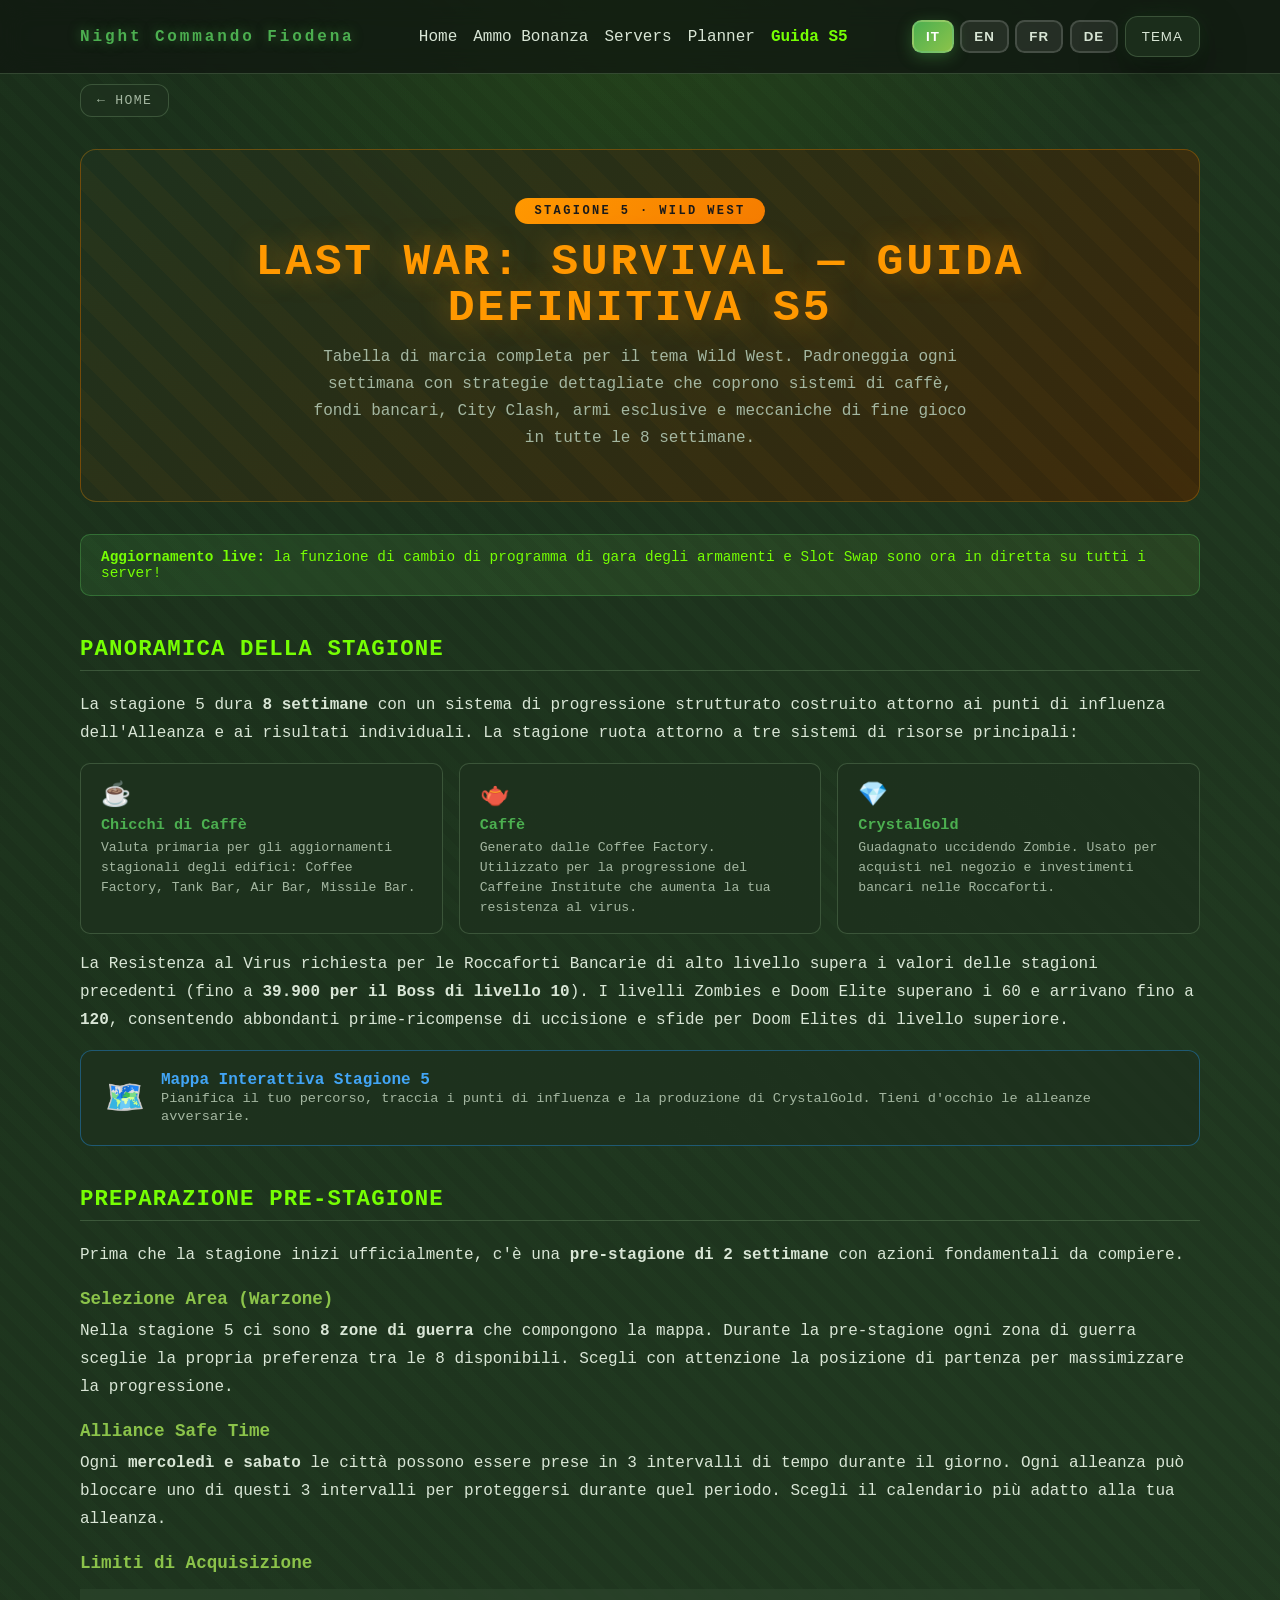
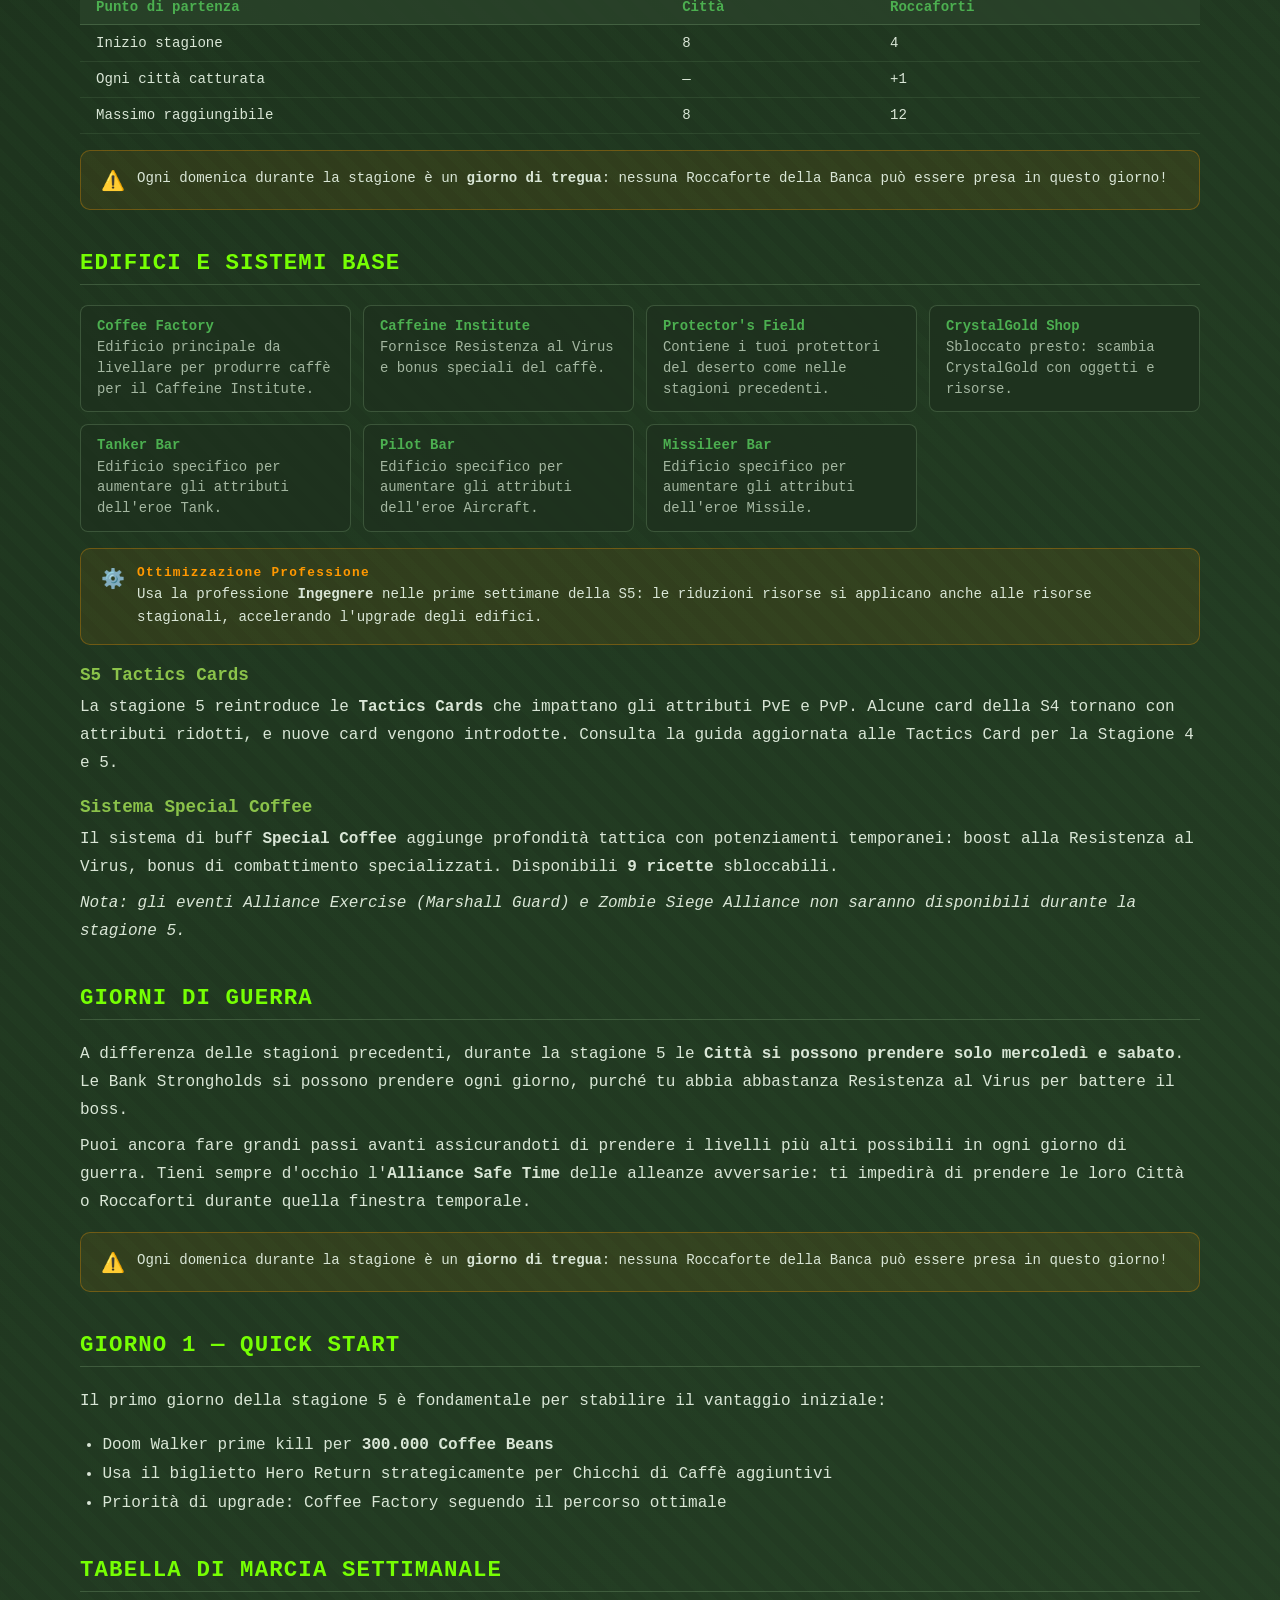
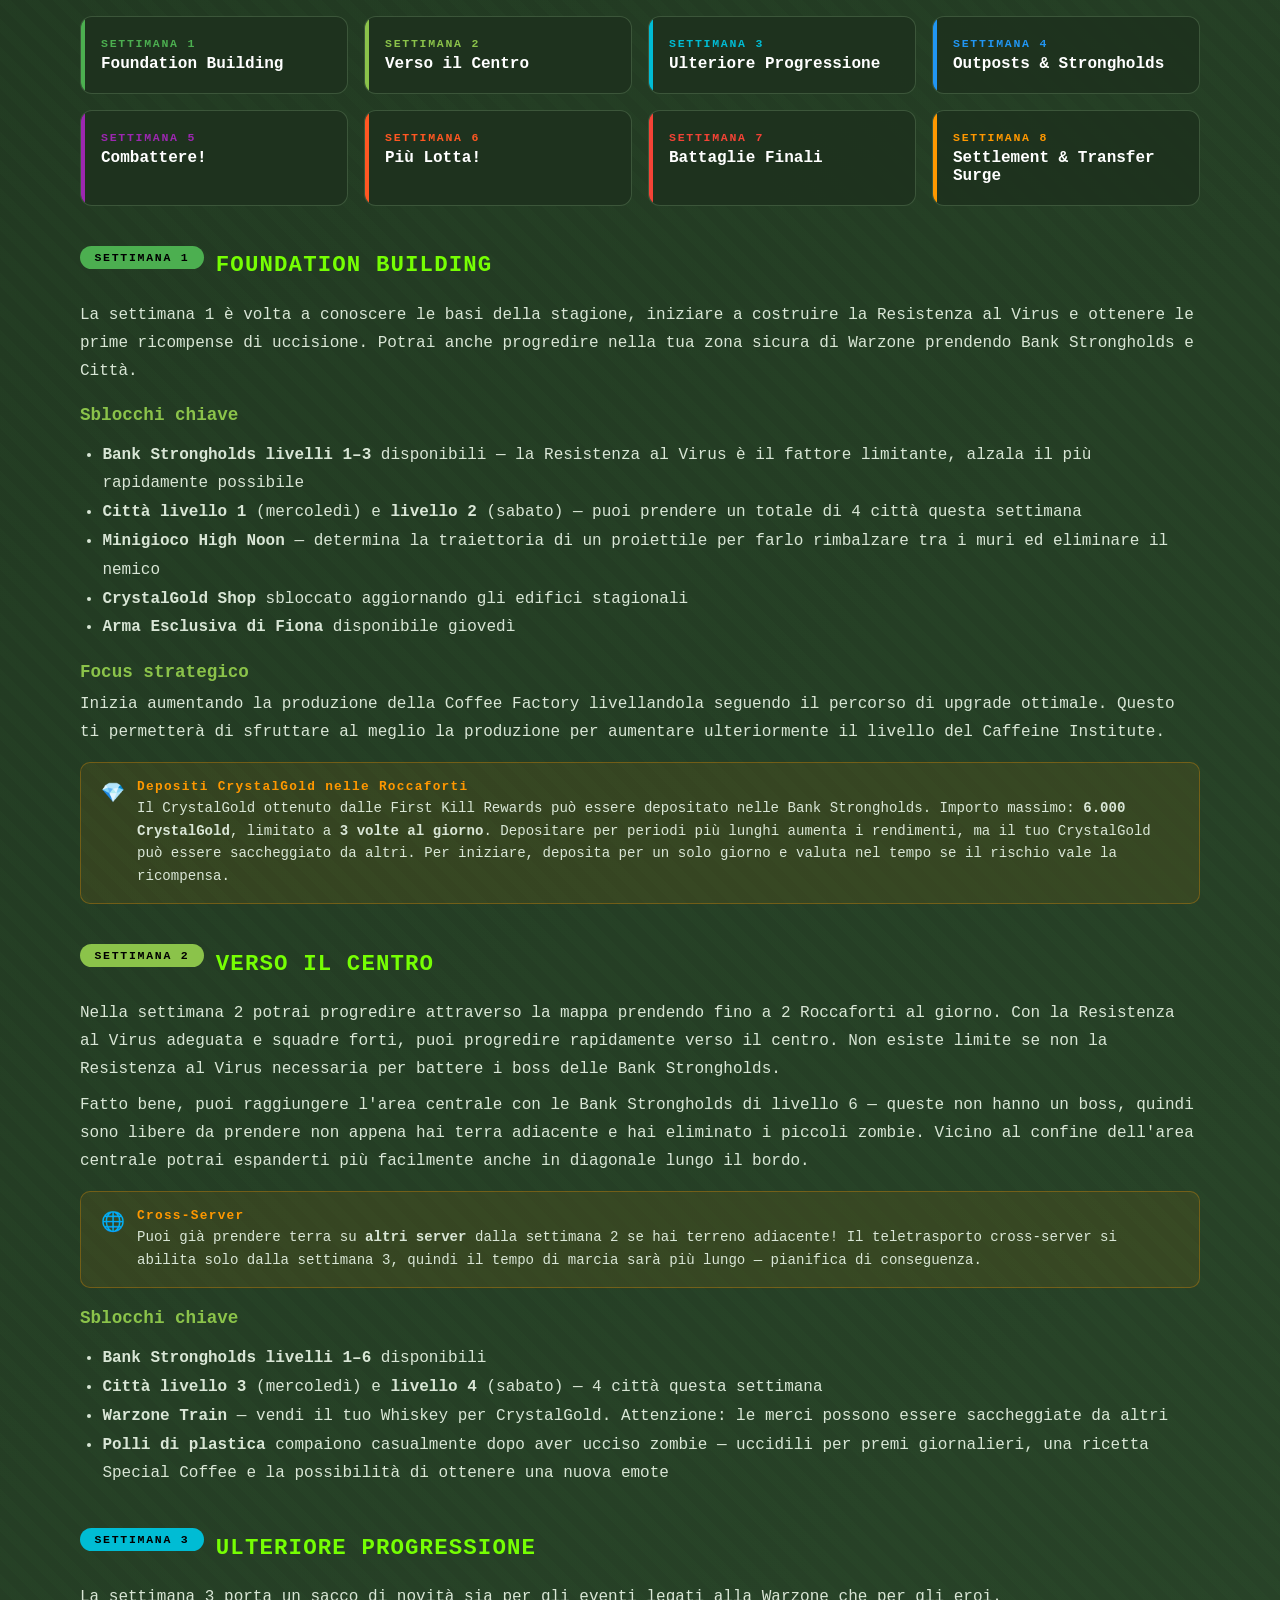
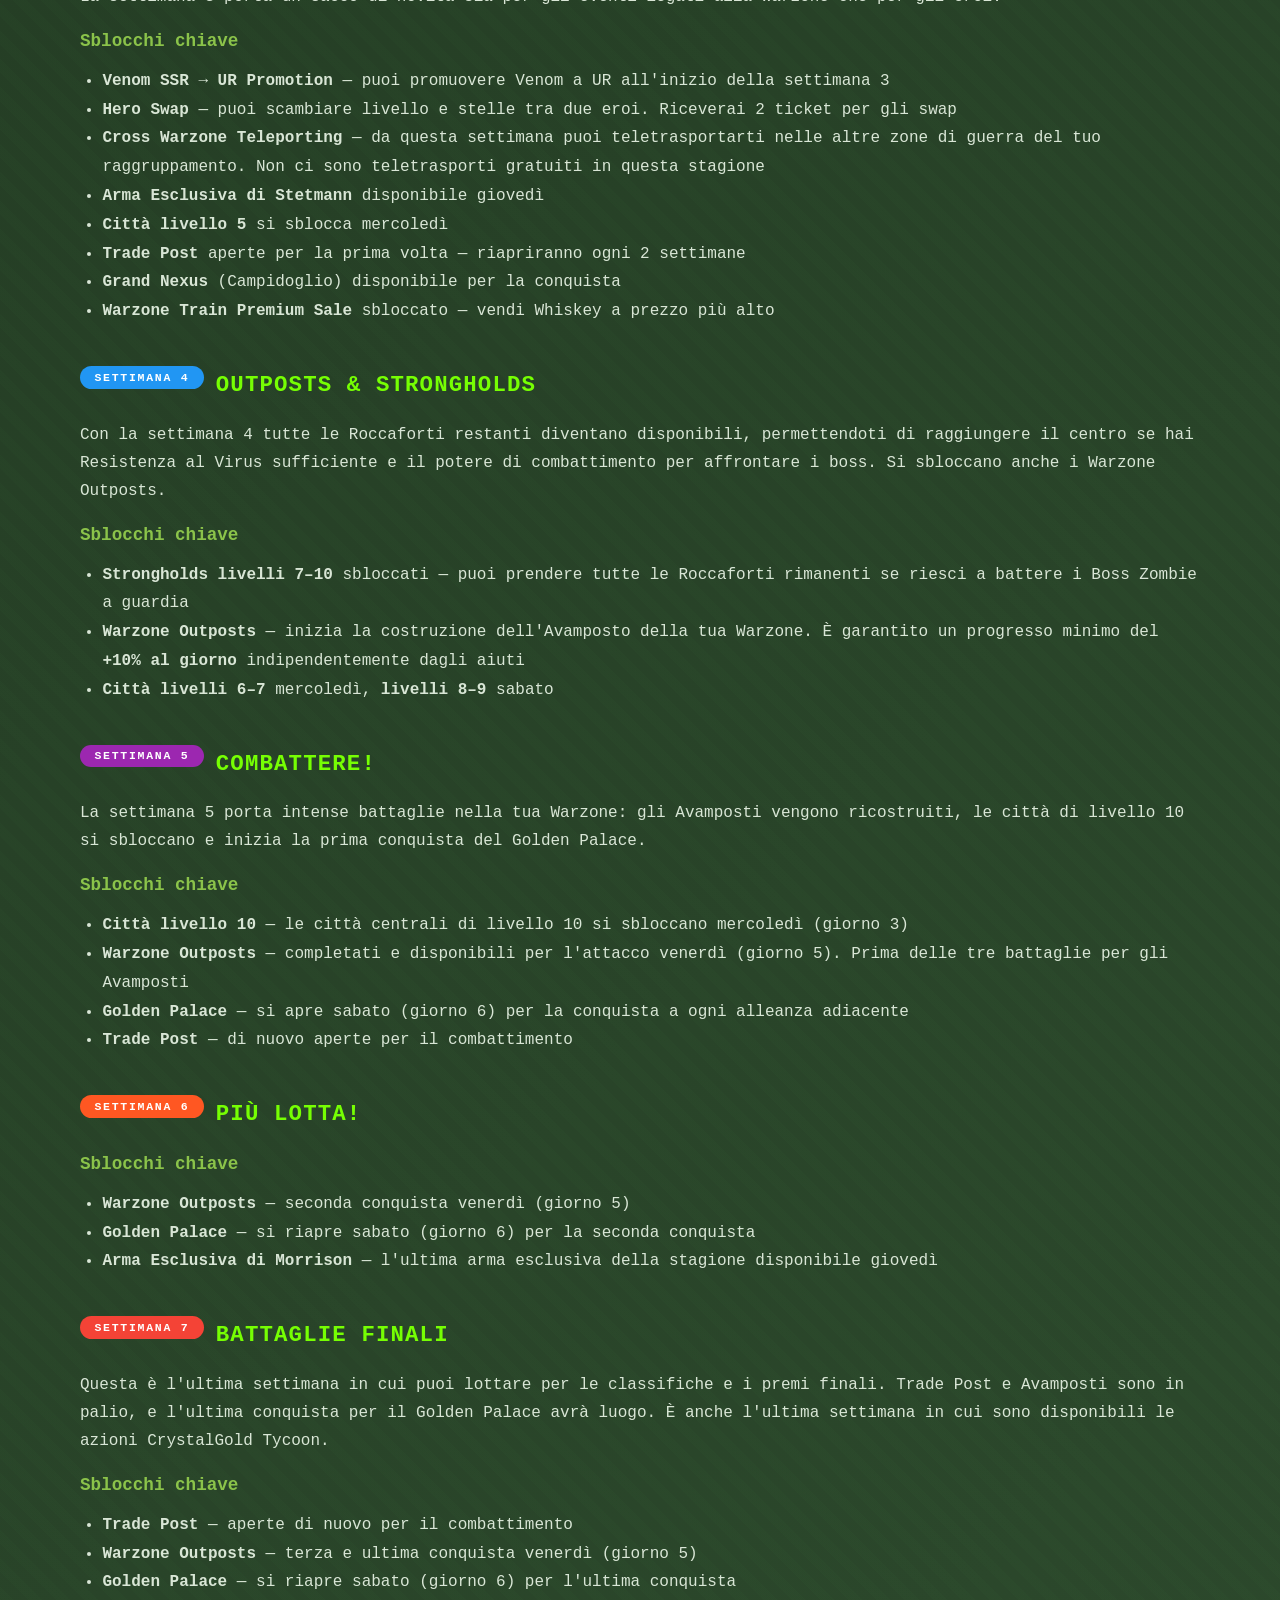
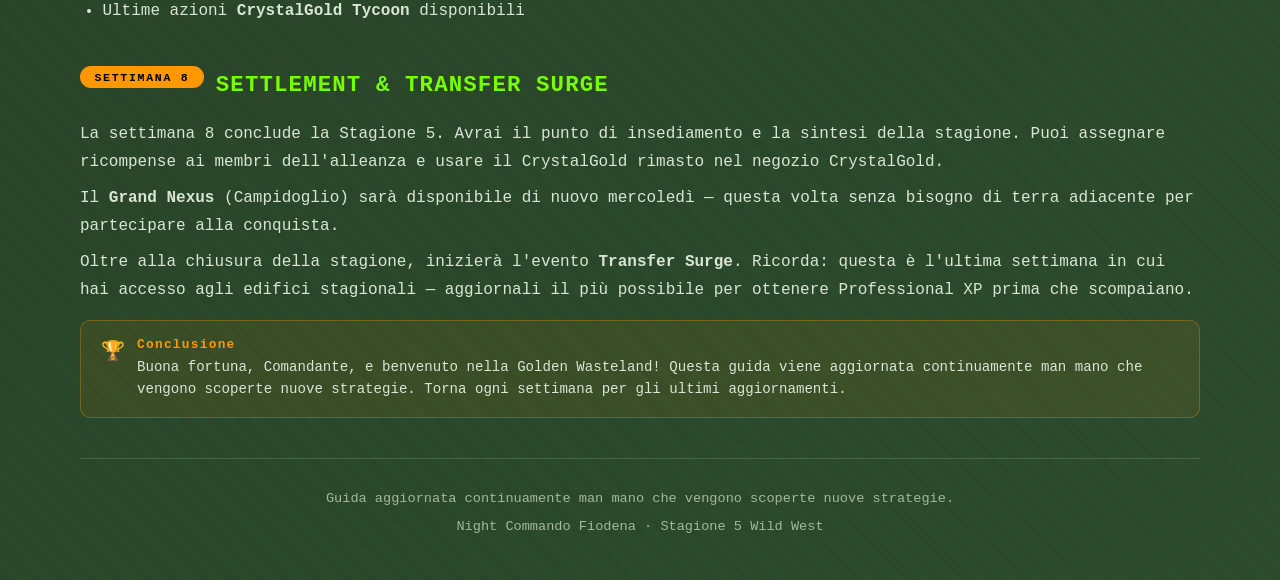
==== commit fd33587f: "Mobile-first responsive nav + back buttons on all inner pages - Remove .announcement-banner CSS (unu" ====
--- a/guide/index.html
+++ b/guide/index.html
@@ -110,10 +110,10 @@
           <a href="../guide/" aria-current="page" data-i18n="nav_guide">Guida S5</a>
         </nav>
         <div style="display:flex;gap:0.4rem;align-items:center">
-          <button class="lang-pill active" type="button">IT</button>
-          <button class="lang-pill" type="button">EN</button>
-          <button class="lang-pill" type="button">FR</button>
-          <button class="lang-pill" type="button">DE</button>
+          <button class="lang-pill active" data-lang="it" type="button">IT</button>
+          <button class="lang-pill" data-lang="en" type="button">EN</button>
+          <button class="lang-pill" data-lang="fr" type="button">FR</button>
+          <button class="lang-pill" data-lang="de" type="button">DE</button>
           <button id="theme-toggle" class="ghost-button" type="button" data-i18n="ui_theme">Tema</button>
         </div>
       </div>
@@ -121,6 +121,8 @@
 
     <main>
       <div class="wrap">
+
+        <div class="back-bar"><a class="back-btn" href="../">← Home</a></div>
 
         <div class="guide-hero">
           <div class="season-badge" data-i18n="guide_badge">STAGIONE 5 · WILD WEST</div>
@@ -368,7 +370,7 @@
       </div>
     </main>
 
-    <script src="../assets/translations.js"></script>
-    <script src="../assets/app.js"></script>
+    <script src="../assets/translations.js?v=2"></script>
+    <script src="../assets/app.js?v=2"></script>
   </body>
 </html>
--- a/assets/styles.css
+++ b/assets/styles.css
@@ -165,17 +165,30 @@
   box-shadow: 0 4px 15px rgba(76, 175, 80, 0.35);
 }
 
-.announcement-banner {
-  display: flex;
-  gap: 1rem;
+.back-bar {
+  padding: 0.6rem 0 0;
+}
+
+.back-btn {
+  display: inline-flex;
   align-items: center;
-  justify-content: center;
-  padding: 1rem 1.25rem;
-  border-radius: 1rem;
-  background: linear-gradient(135deg, #ff9800 0%, #f57c00 100%);
-  color: #1a1a1a;
-  border: 2px solid #ffb74d;
-  box-shadow: 0 5px 20px rgba(255, 152, 0, 0.3);
+  gap: 0.45rem;
+  padding: 0.5rem 1rem;
+  border-radius: 0.75rem;
+  border: 1px solid var(--line);
+  background: var(--panel);
+  color: var(--muted);
+  font-size: 0.82rem;
+  text-transform: uppercase;
+  letter-spacing: 0.1em;
+  text-decoration: none;
+  transition: color 0.2s, border-color 0.2s, background 0.2s;
+}
+
+.back-btn:hover {
+  color: var(--accent-strong);
+  border-color: var(--accent);
+  background: var(--panel-2);
 }
 
 .home-command-center {
@@ -1153,6 +1166,58 @@
   }
 }
 
+@media (max-width: 720px) {
+  .nav {
+    flex-wrap: wrap;
+    gap: 0.5rem;
+    padding: 0.7rem 0;
+  }
+
+  .main-nav {
+    order: 3;
+    width: 100%;
+    justify-content: center;
+    gap: 0.4rem;
+    font-size: 0.82rem;
+  }
+
+  .main-nav a {
+    padding: 0.35rem 0.6rem;
+    border-radius: 0.5rem;
+    background: var(--panel-2);
+  }
+
+  .cards-container {
+    grid-template-columns: 1fr;
+    padding: 1rem;
+    gap: 1rem;
+  }
+
+  .home-header {
+    padding: 2rem 1rem 1.5rem;
+  }
+
+  .alliance-seal {
+    width: 80px;
+    height: 80px;
+    font-size: 1.8rem;
+  }
+
+  .alliance-tag {
+    font-size: 0.8rem;
+    letter-spacing: 0.1em;
+    padding: 0.55rem 0.9rem;
+  }
+
+  .tool-layout {
+    padding: 1rem 0;
+  }
+
+  .section {
+    padding: 1.2rem 0;
+  }
+}
+
 @media (max-width: 560px) {
   .planner-shell {
     padding: 0.5rem;
